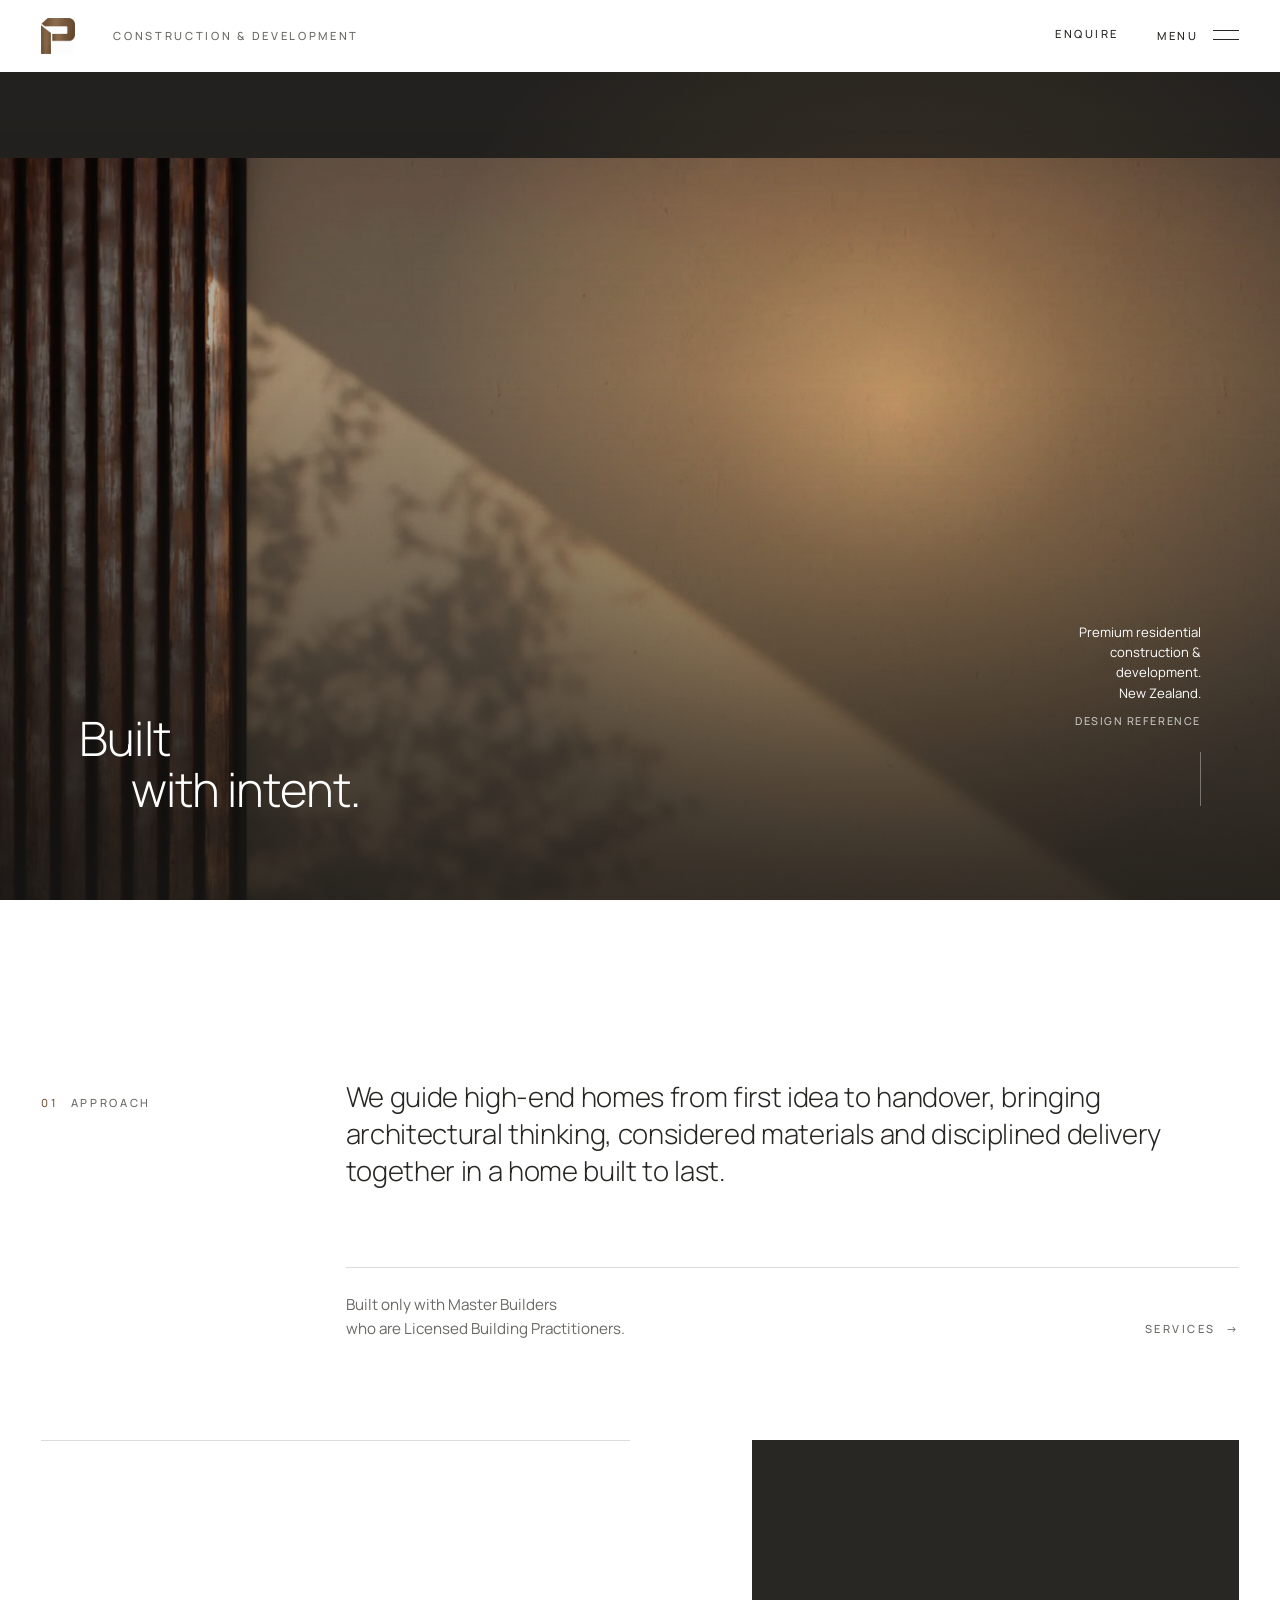
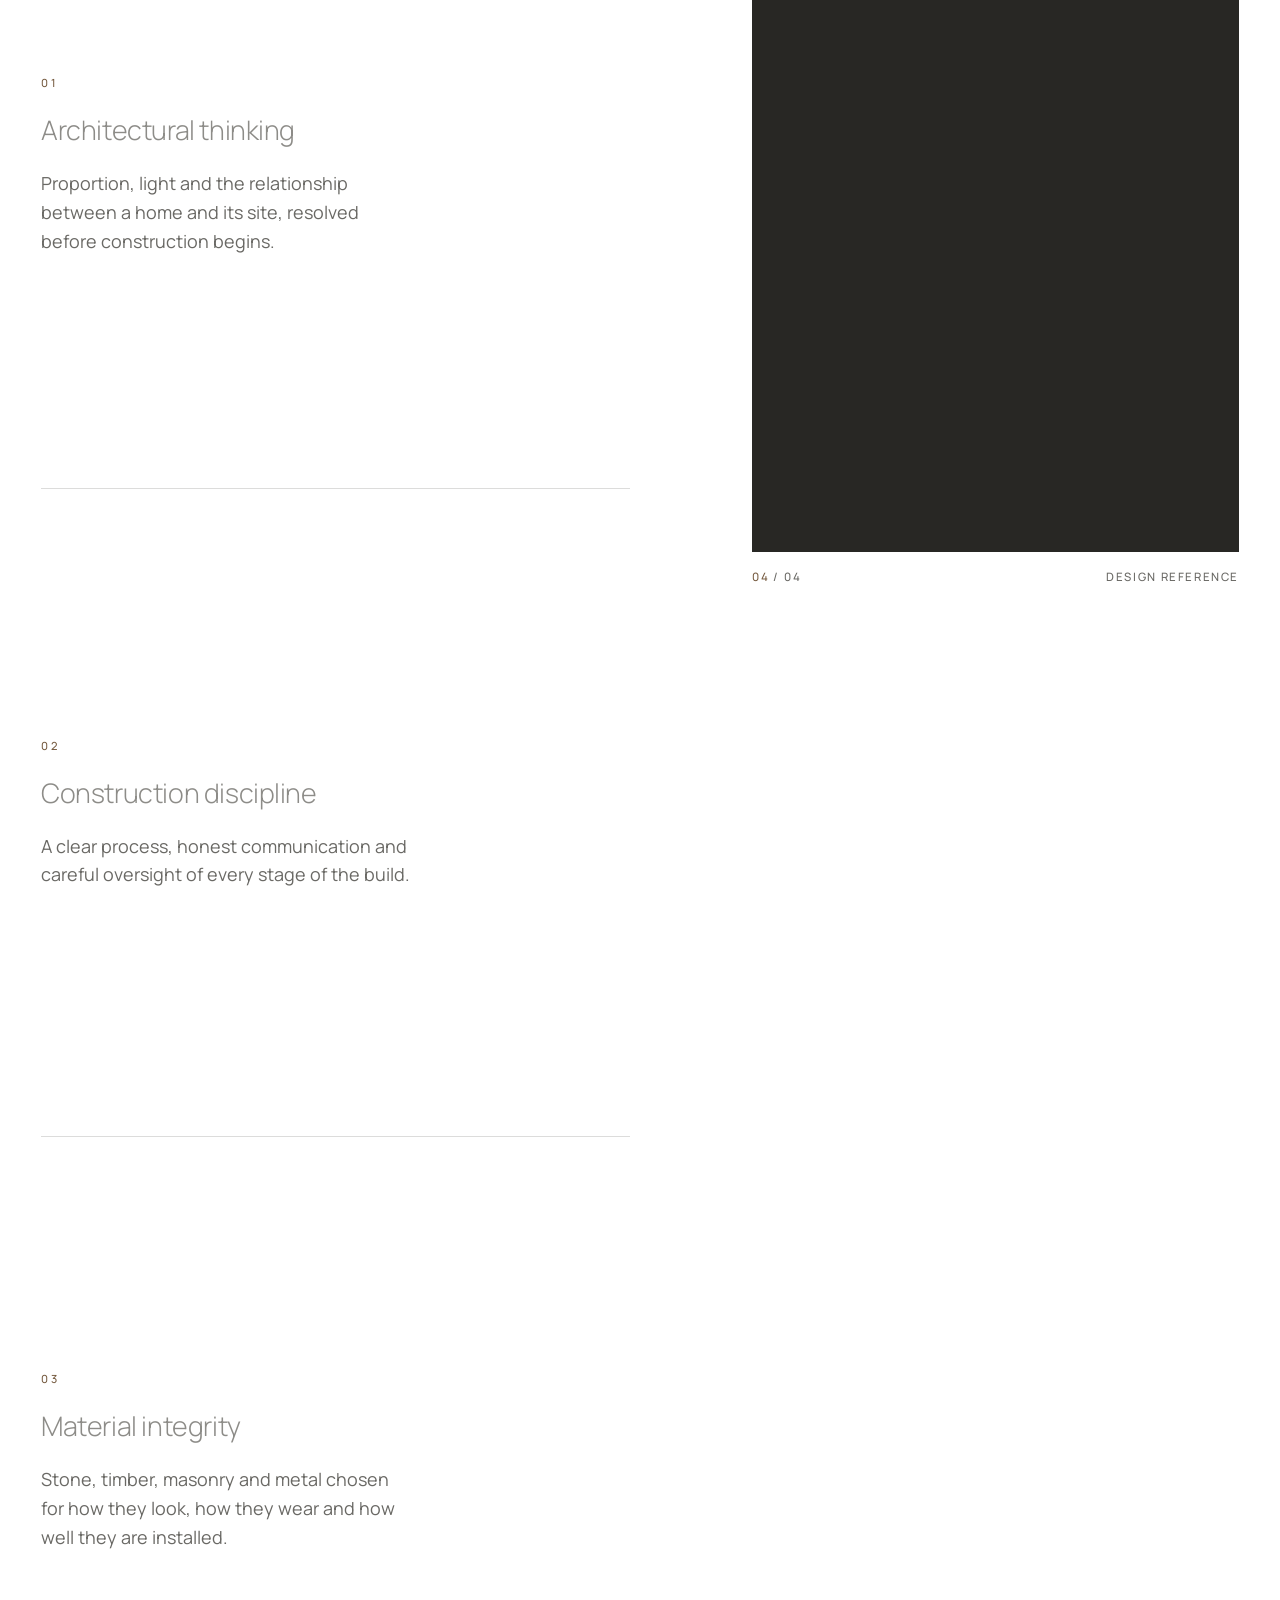
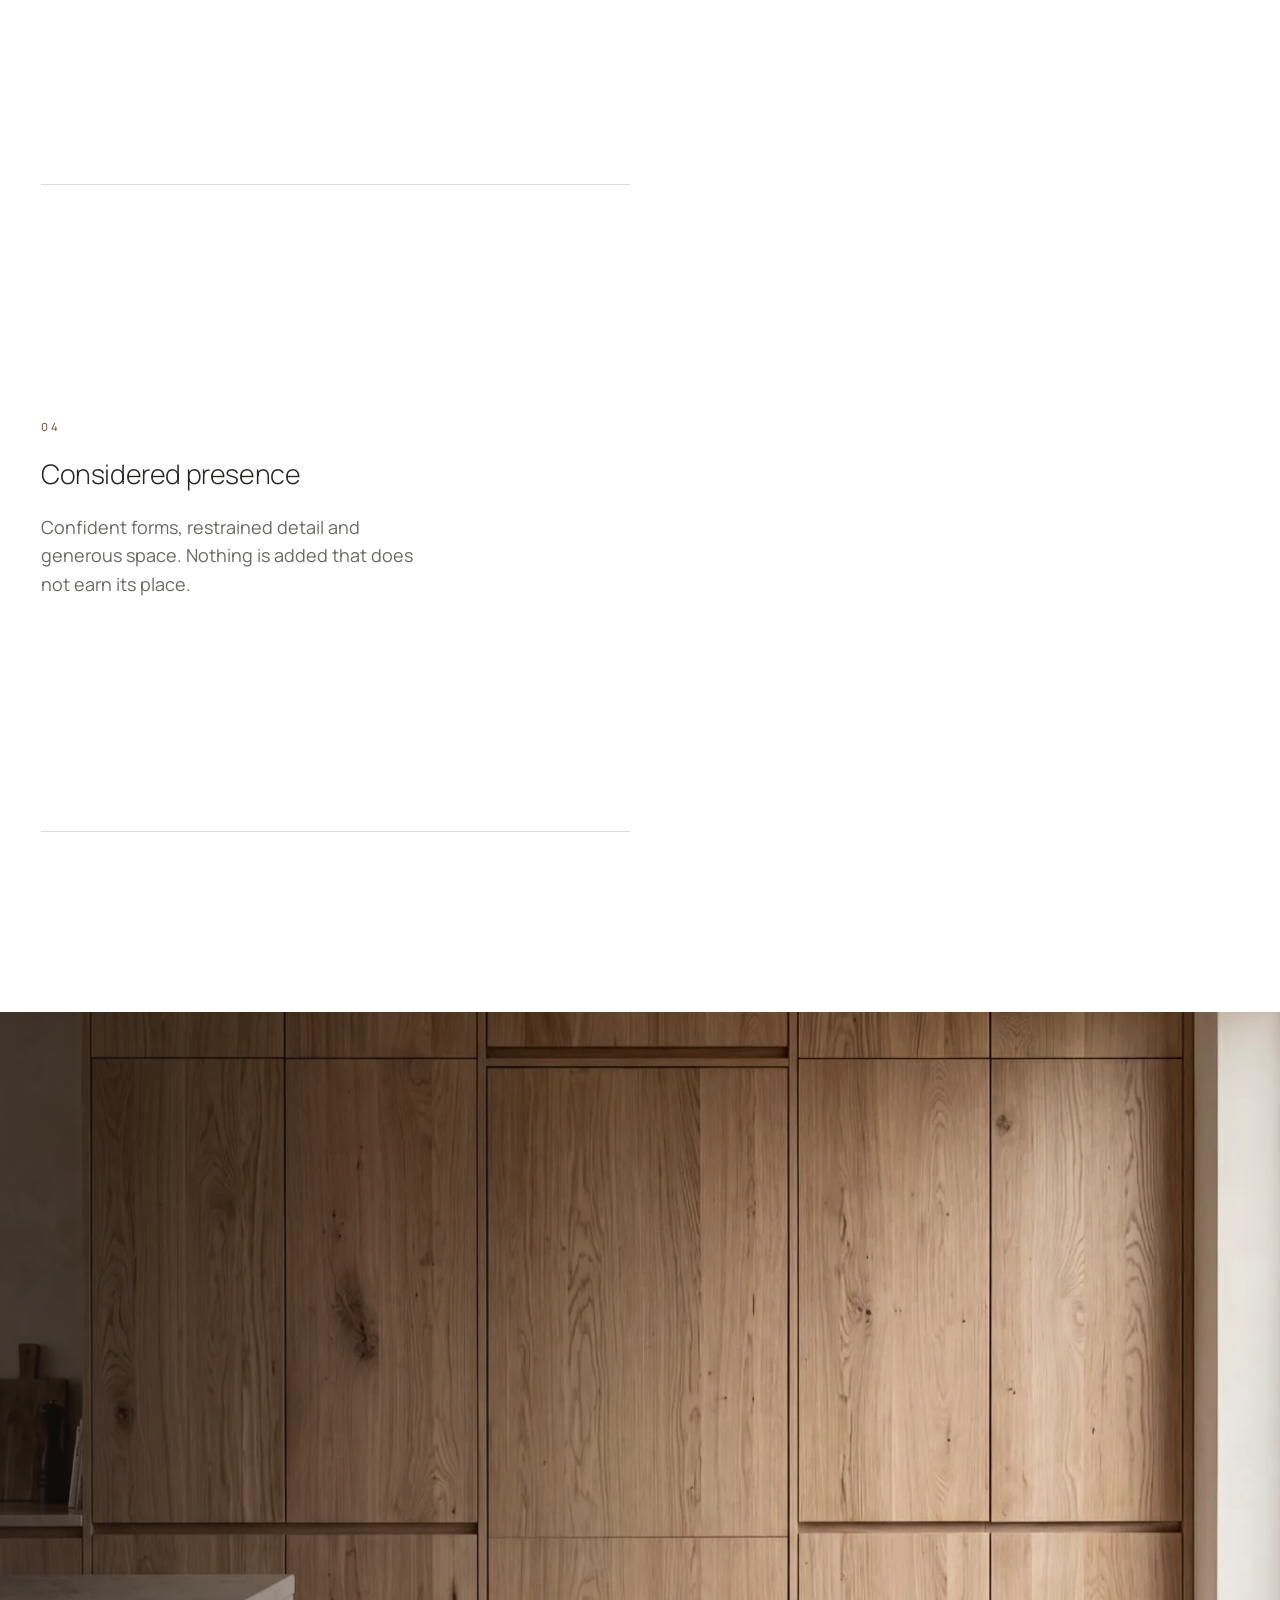
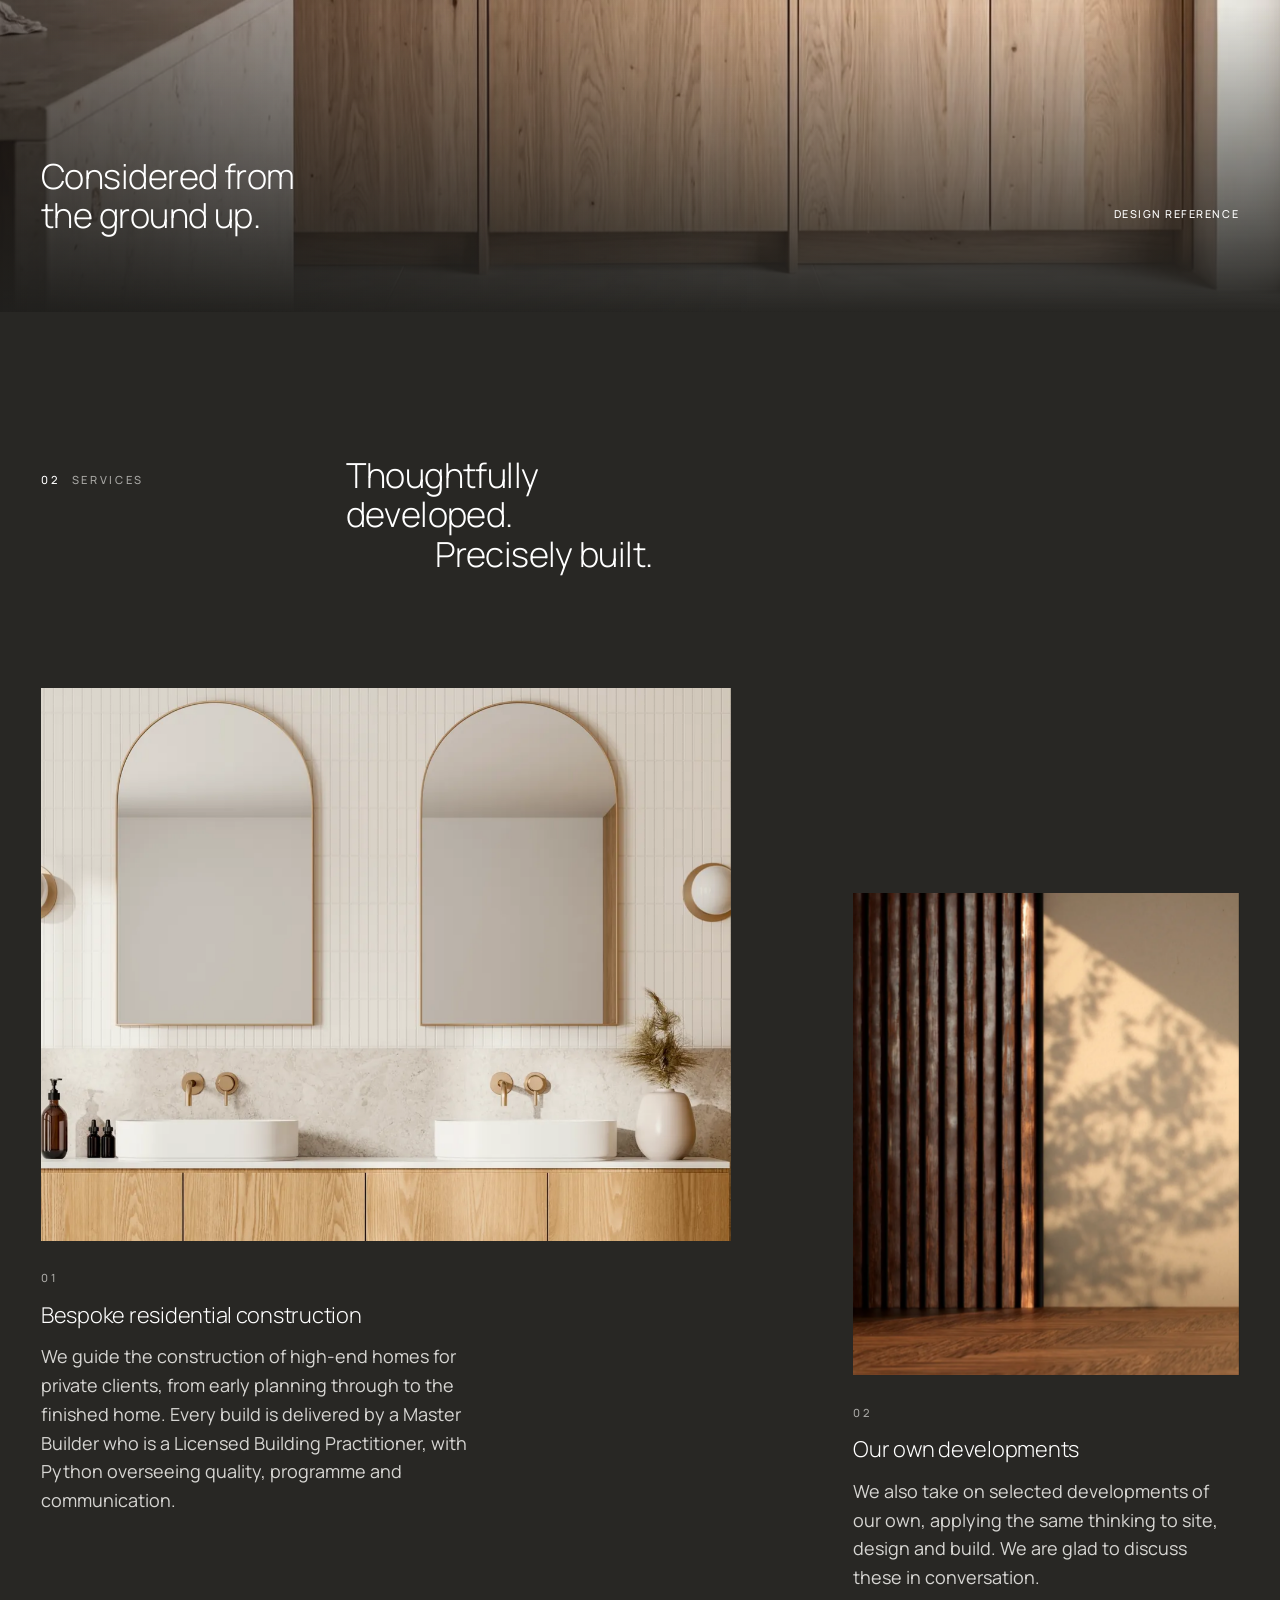
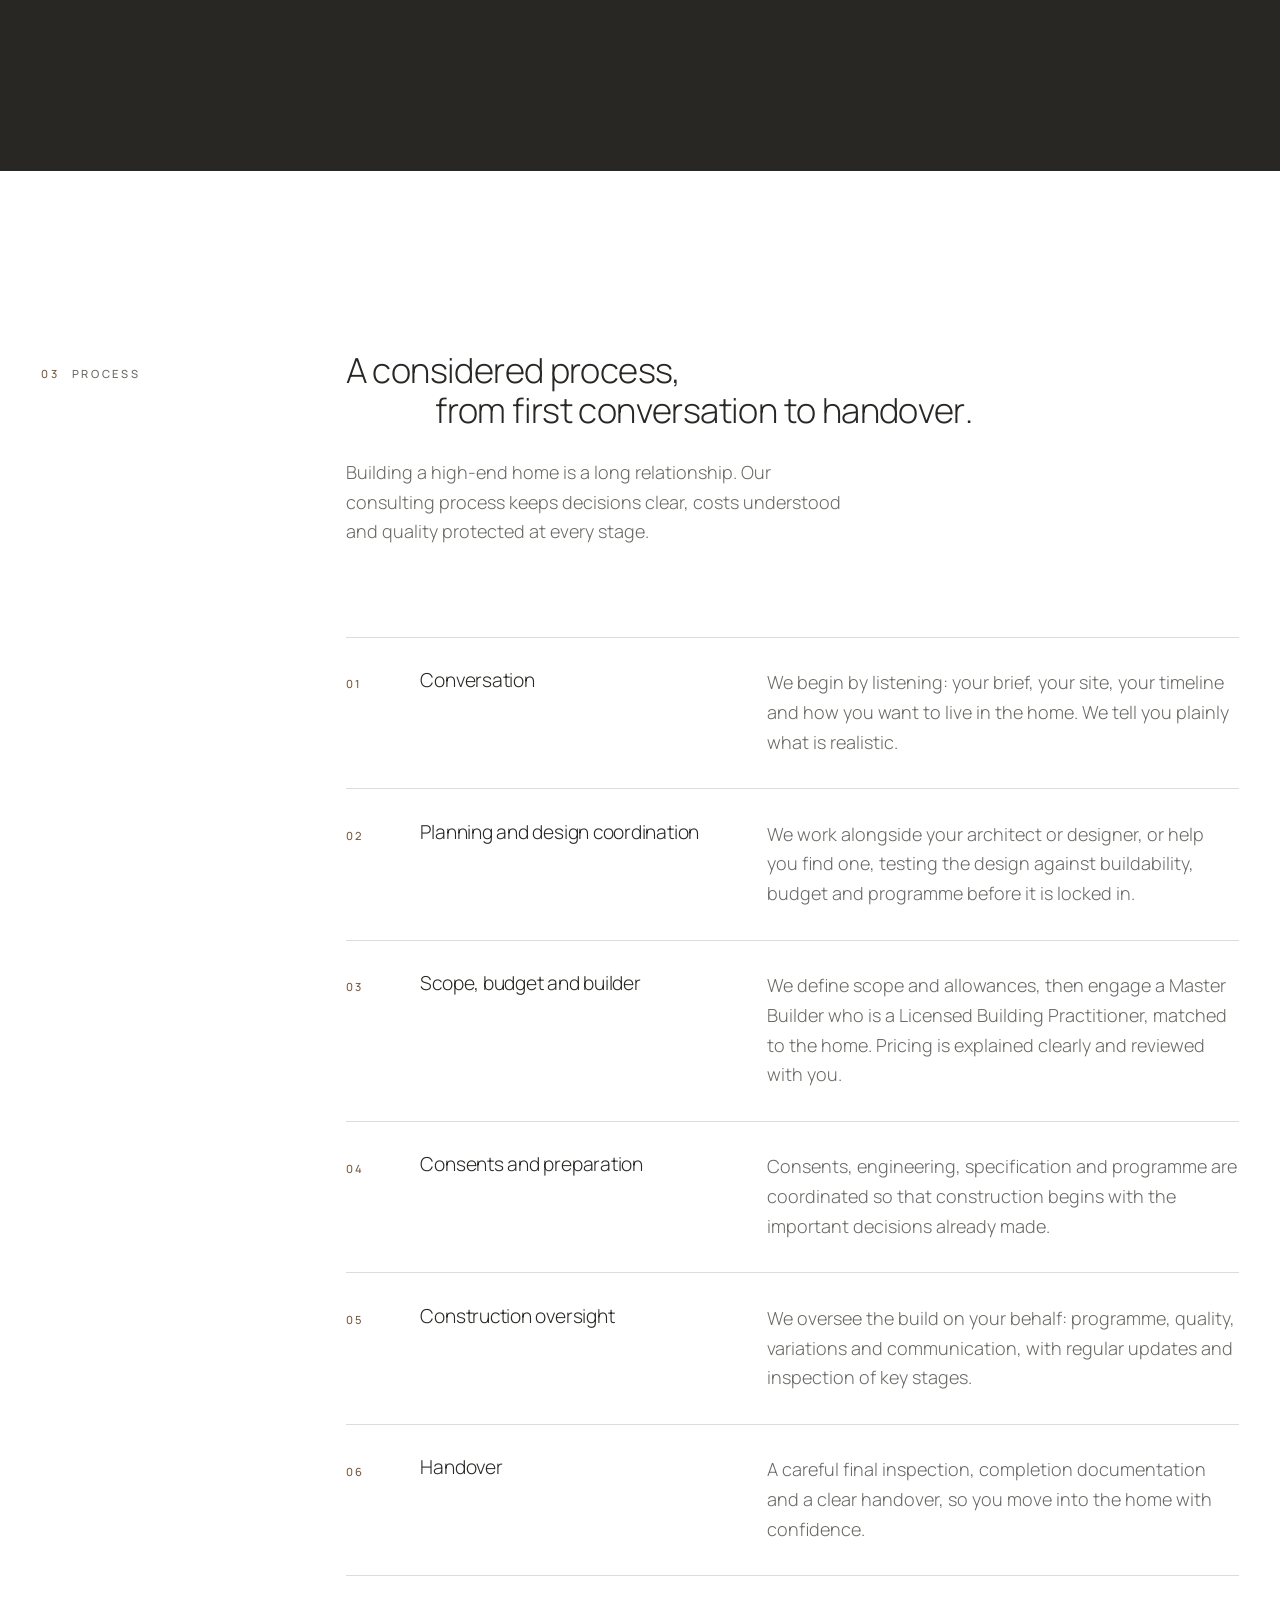
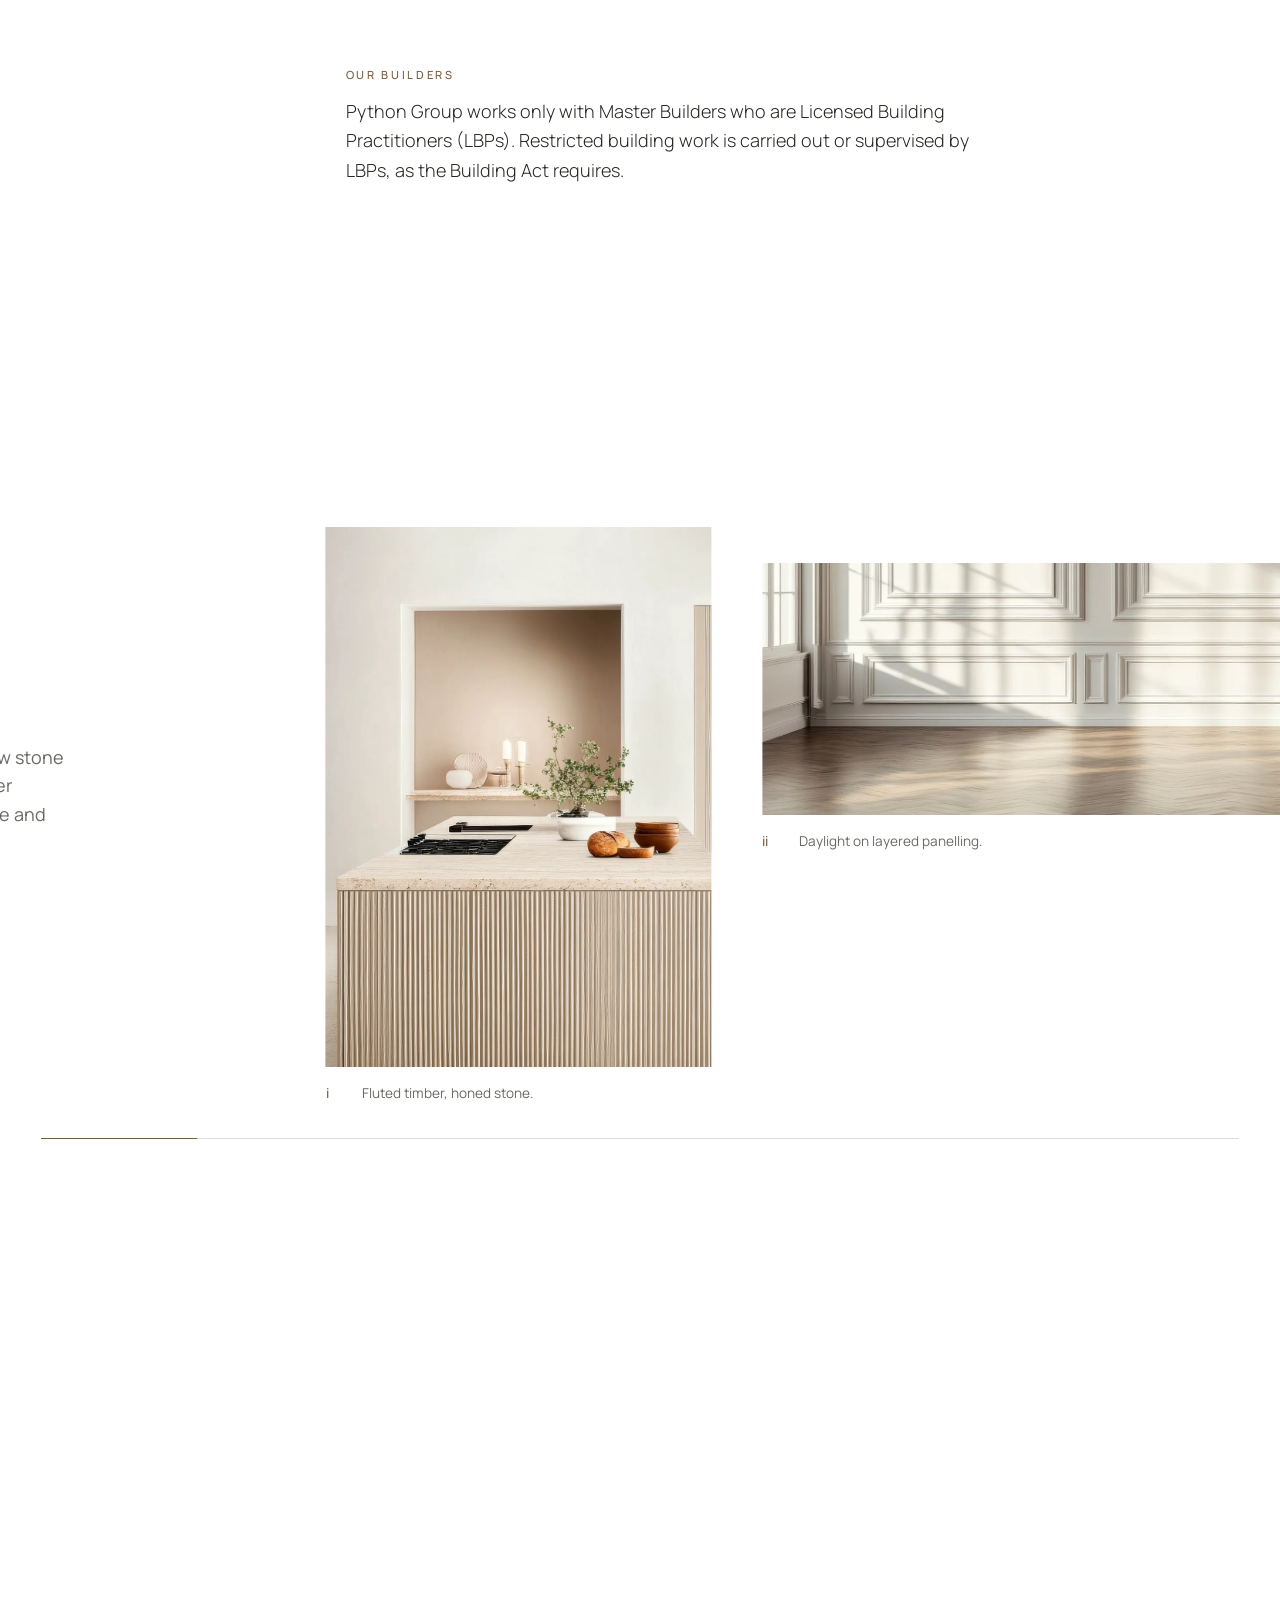
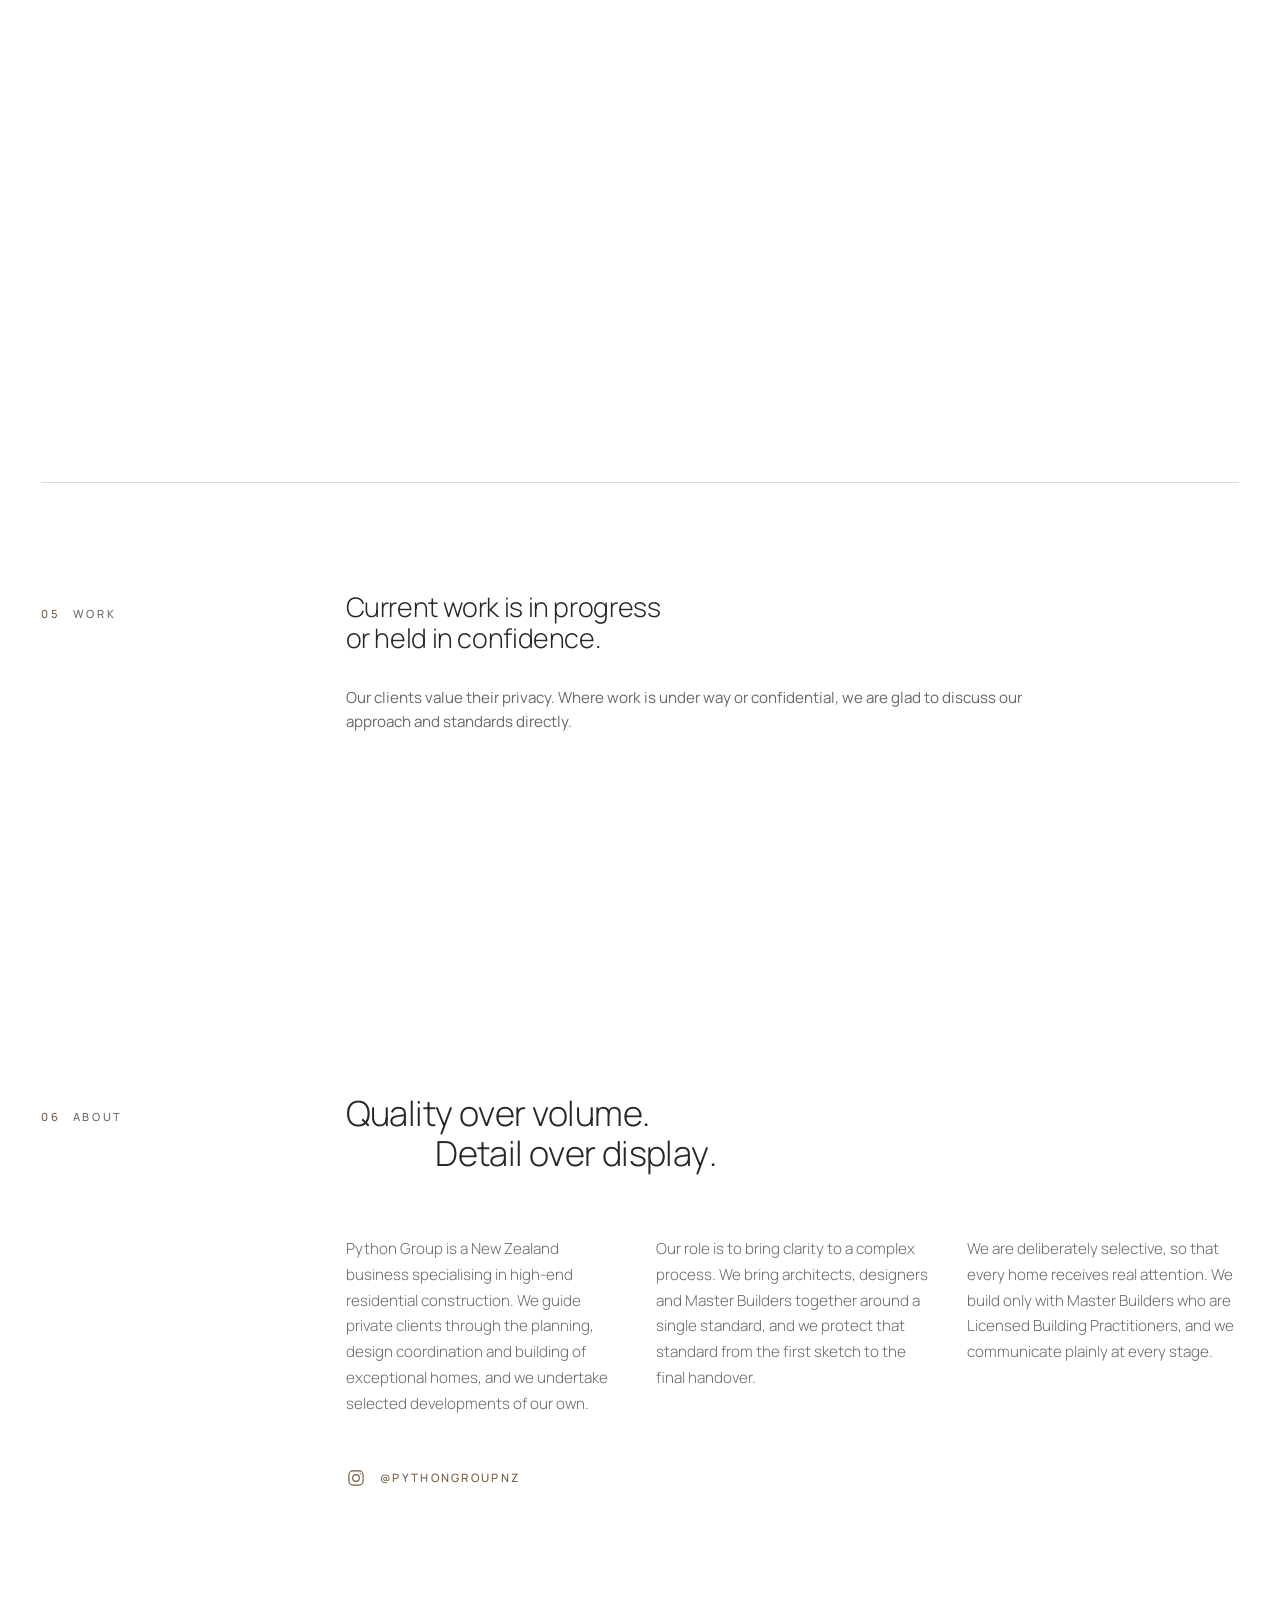
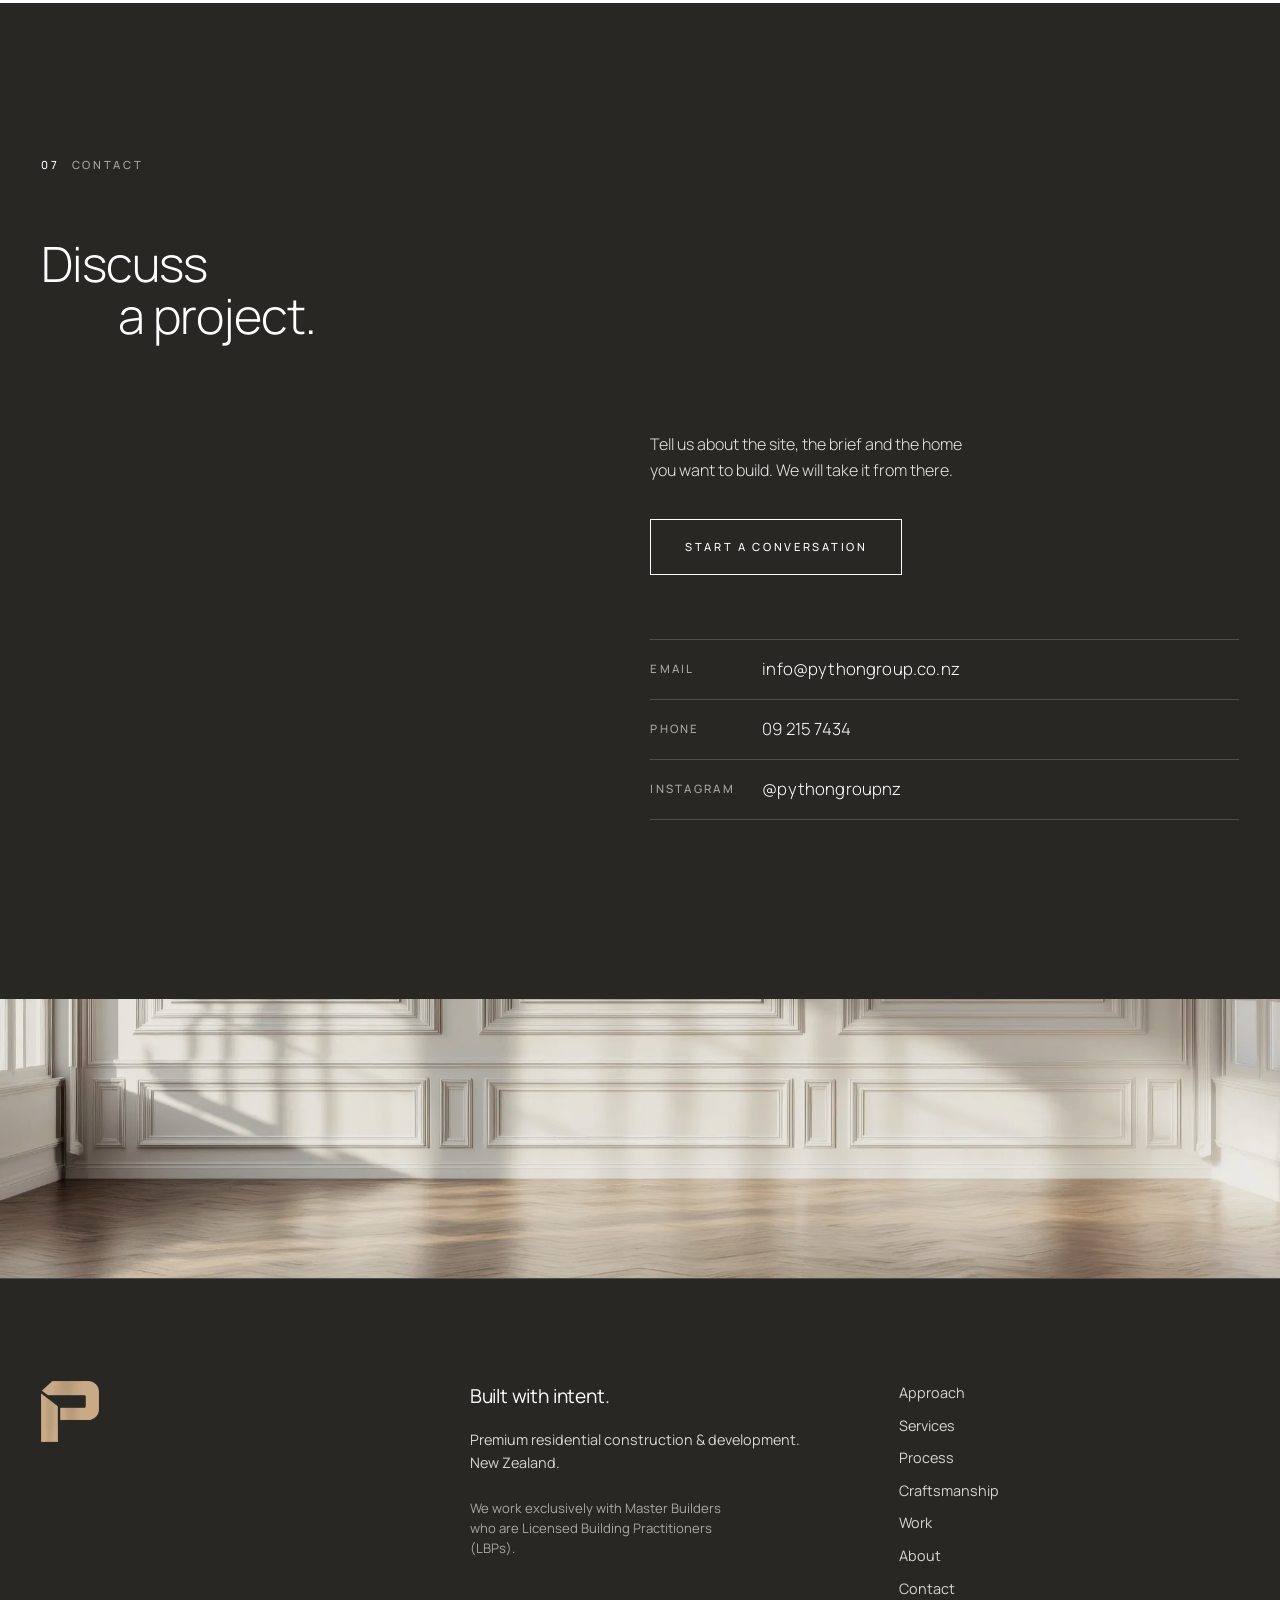
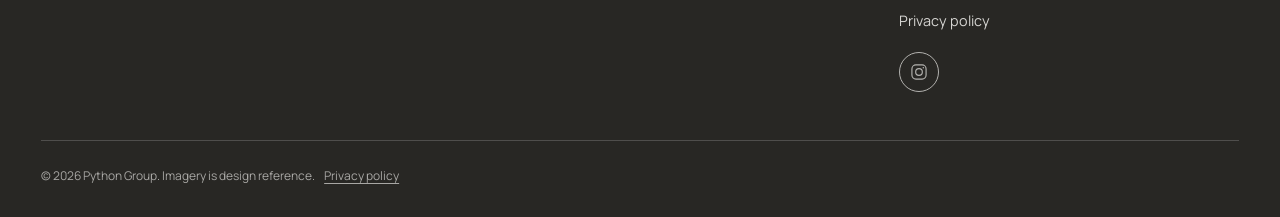
==== index.html @ bf7c06e8 "Add files via upload" ====
<!doctype html>
<html lang="en-NZ">
<head>
  <meta charset="utf-8">
  <meta name="viewport" content="width=device-width, initial-scale=1, viewport-fit=cover">
  <title>Python Group — Construction &amp; Development | Built with intent.</title>
  <meta name="description" content="Python Group guides high-end residential builds in New Zealand with a focus on quality and craftsmanship, working only with Master Builders who are Licensed Building Practitioners, and undertakes selected developments of its own.">
  <meta name="robots" content="index, follow">
  <link rel="canonical" href="https://pythongroup.co.nz/">
  <meta name="theme-color" content="#ffffff">

  <meta property="og:type" content="website">
  <meta property="og:site_name" content="Python Group">
  <meta property="og:title" content="Python Group — Built with intent.">
  <meta property="og:description" content="Premium residential construction &amp; development in New Zealand.">
  <meta property="og:url" content="https://pythongroup.co.nz/">
  <meta property="og:image" content="https://pythongroup.co.nz/og.jpg">
  <meta property="og:image:width" content="1200">
  <meta property="og:image:height" content="630">
  <meta property="og:locale" content="en_NZ">
  <meta name="twitter:card" content="summary_large_image">

  <link rel="icon" type="image/png" href="favicon.png">
  <link rel="preload" as="image" href="hero-slats.webp" type="image/webp" fetchpriority="high">
  <link rel="preconnect" href="https://fonts.googleapis.com">
  <link rel="preconnect" href="https://fonts.gstatic.com" crossorigin>
  <link rel="stylesheet" href="https://fonts.googleapis.com/css2?family=Manrope:wght@300;400;500&display=swap">
  <link rel="stylesheet" href="styles.css">

  <script>
    (function () {
      var r = document.documentElement;
      r.classList.add('js');
      var calm = window.matchMedia && window.matchMedia('(prefers-reduced-motion: reduce)').matches;
      if (!calm) {
        r.classList.add('has-motion');
        try { if (!sessionStorage.getItem('pg-intro')) r.classList.add('is-intro'); } catch (e) { r.classList.add('is-intro'); }
      }
    })();
  </script>

  <script type="application/ld+json">
  {
    "@context": "https://schema.org",
    "@type": "Organization",
    "name": "Python Group",
    "url": "https://pythongroup.co.nz/",
    "logo": "https://pythongroup.co.nz/symbol.png",
    "sameAs": ["https://www.instagram.com/pythongroupnz"],
    "slogan": "Built with intent.",
    "description": "New Zealand specialists in high-end, high-quality residential construction, also undertaking selected developments of its own.",
    "areaServed": "NZ",
    "email": "info@pythongroup.co.nz",
    "telephone": "+64-9-215-7434"
  }
  </script>
</head>
<body>
  <a class="skip" href="#approach">Skip to content</a>

  <!-- Opening sequence -->
  <div class="intro" aria-hidden="true">
    <img class="intro__mark" src="symbol.png" alt="" width="360" height="382">
    <span class="intro__line"></span>
  </div>

  <!-- Navigation -->
  <header class="site-header" data-header>
    <a class="site-header__brand" href="#top" aria-label="Python Group — back to top">
      <img src="symbol.png" alt="" width="360" height="382">
    </a>
    <p class="site-header__descriptor">Construction &amp; Development</p>
    <div class="site-header__actions">
      <a class="link-quiet" href="#contact" data-enquire>Enquire</a>
      <button class="menu-toggle" type="button" aria-expanded="false" aria-controls="menu" data-menu-toggle data-magnetic>
        <span class="menu-toggle__label" data-menu-label>Menu</span>
        <span class="menu-toggle__bars" aria-hidden="true"><i></i><i></i></span>
      </button>
    </div>
  </header>

  <div class="menu" id="menu" role="dialog" aria-modal="true" aria-label="Site menu" inert>
    <div class="menu__inner">
      <div class="menu__main">
        <nav class="menu__nav" aria-label="Site">
          <ol>
            <li><a href="#top" data-menu-link data-i="0"><span>01</span>Python Group</a></li>
            <li><a href="#approach" data-menu-link data-i="1"><span>02</span>Approach</a></li>
            <li><a href="#services" data-menu-link data-i="2"><span>03</span>Services</a></li>
            <li><a href="#process" data-menu-link data-i="3"><span>04</span>Process</a></li>
            <li><a href="#craft" data-menu-link data-i="4"><span>05</span>Craftsmanship</a></li>
            <li><a href="#work" data-menu-link data-i="5"><span>06</span>Work</a></li>
            <li><a href="#about" data-menu-link data-i="6"><span>07</span>About</a></li>
            <li><a href="#contact" data-menu-link data-i="7"><span>08</span>Contact</a></li>
          </ol>
        </nav>
        <div class="menu__foot">
          <p class="menu__tag">Built with intent.</p>
          <p class="menu__meta">Premium residential construction &amp; development.<br>New Zealand.</p>
          <a class="ig" href="https://www.instagram.com/pythongroupnz" target="_blank" rel="noopener" aria-label="Python Group on Instagram (opens in a new tab)"><svg viewBox="0 0 24 24" width="20" height="20" fill="none" stroke="currentColor" stroke-width="1.4" aria-hidden="true" focusable="false"><rect x="3.5" y="3.5" width="17" height="17" rx="4.8"/><circle cx="12" cy="12" r="4"/><circle cx="17.2" cy="6.8" r=".9" fill="currentColor" stroke="none"/></svg></a>
        </div>
      </div>
      <aside class="menu__preview" aria-hidden="true">
        <img class="is-active" data-menu-img="0" src="int-living.webp" alt="" width="1900" height="1061" loading="lazy" decoding="async">
        <img data-menu-img="1" src="int-chair.webp" alt="" width="1900" height="1275" loading="lazy" decoding="async">
        <img data-menu-img="2" src="int-slats.webp" alt="" width="1500" height="1000" loading="lazy" decoding="async">
        <img data-menu-img="3" src="int-oak-p.webp" alt="" width="900" height="1436" loading="lazy" decoding="async">
        <img data-menu-img="4" src="int-kitchen-p.webp" alt="" width="1000" height="1401" loading="lazy" decoding="async">
        <img data-menu-img="5" src="int-panel-w.webp" alt="" width="2000" height="539" loading="lazy" decoding="async">
        <img data-menu-img="6" src="int-bath.webp" alt="" width="1500" height="1000" loading="lazy" decoding="async">
        <img data-menu-img="7" src="int-basins.webp" alt="" width="1500" height="1056" loading="lazy" decoding="async">
      </aside>
    </div>
  </div>

  <main id="main">

    <!-- 00 · Hero -->
    <section class="hero" id="top" aria-label="Introduction">
      <div class="hero__frame" data-hero-frame>
        <div class="hero__night" aria-hidden="true"></div>
        <div class="hero__media">
          <img src="hero-slats.webp" width="2200" height="1466" alt="Warm low light and the shadow of a branch across a plaster wall beside a vertical timber slat screen." fetchpriority="high" decoding="async" data-hero-img>
        </div>
        <div class="hero__light" aria-hidden="true" data-hero-light></div>
        <div class="hero__shade"></div>
        <div class="hero__content">
          <h1 class="hero__title" aria-label="Built with intent." data-chars>
            <span class="ln"><span style="--i:0">Built</span></span>
            <span class="ln ln--indent"><span style="--i:1">with intent.</span></span>
          </h1>
          <div class="hero__aside">
            <p>Premium residential construction &amp; development.<br>New Zealand.</p>
            <p class="hero__note">Design reference</p>
            <span class="hero__scroll" aria-hidden="true"></span>
          </div>
        </div>
      </div>
    </section>

    <!-- 01 · Statement -->
    <section class="statement" id="approach" aria-labelledby="approach-label">
      <div class="wrap grid">
        <p class="label statement__label" id="approach-label"><span>01</span> Approach</p>
        <p class="statement__text" data-words>We guide high-end homes from first idea to handover, bringing architectural thinking, considered materials and disciplined delivery together in a home built to last.</p>
        <div class="statement__foot" data-fade>
          <p>Built only with Master Builders<br>who are Licensed Building Practitioners.</p>
          <a class="link-arrow" href="#services">Services</a>
        </div>
      </div>
    </section>

    <!-- 01b · Principles (scroll-linked composition) -->
    <section class="principles" aria-label="Principles" data-principles>
      <div class="wrap grid">
        <div class="principles__list">
          <article class="pr is-active" data-pr="0">
            <p class="pr__n">01</p>
            <h2 class="pr__title">Architectural thinking</h2>
            <p class="pr__copy">Proportion, light and the relationship between a home and its site, resolved before construction begins.</p>
            <figure class="pr__inline"><img src="int-living.webp" width="1900" height="1061" alt="A calm living and sleeping space with fluted timber joinery, plaster walls and floor-to-ceiling glazing." loading="lazy" decoding="async"></figure>
          </article>
          <article class="pr" data-pr="1">
            <p class="pr__n">02</p>
            <h2 class="pr__title">Construction discipline</h2>
            <p class="pr__copy">A clear process, honest communication and careful oversight of every stage of the build.</p>
            <figure class="pr__inline"><img src="int-oak.webp" width="1900" height="1061" alt="Full-height oak joinery with fine shadow gaps beside a travertine island and a black-framed window." loading="lazy" decoding="async"></figure>
          </article>
          <article class="pr" data-pr="2">
            <p class="pr__n">03</p>
            <h2 class="pr__title">Material integrity</h2>
            <p class="pr__copy">Stone, timber, masonry and metal chosen for how they look, how they wear and how well they are installed.</p>
            <figure class="pr__inline"><img src="int-kitchen.webp" width="1900" height="1064" alt="A fluted timber island with a honed travertine top, travertine splashback and a brass tap." loading="lazy" decoding="async"></figure>
          </article>
          <article class="pr" data-pr="3">
            <p class="pr__n">04</p>
            <h2 class="pr__title">Considered presence</h2>
            <p class="pr__copy">Confident forms, restrained detail and generous space. Nothing is added that does not earn its place.</p>
            <figure class="pr__inline"><img src="int-chair.webp" width="1900" height="1275" alt="A boucle chair and oak side table in a plaster-walled room with travertine and an arched window." loading="lazy" decoding="async"></figure>
          </article>
        </div>

        <div class="principles__media" aria-hidden="true">
          <div class="principles__sticky">
            <div class="principles__stack">
              <img class="is-active" src="int-living.webp" alt="" width="1900" height="1061" loading="lazy" decoding="async" data-pr-img="0">
              <img src="int-oak.webp" alt="" width="1900" height="1061" loading="lazy" decoding="async" data-pr-img="1">
              <img src="int-kitchen.webp" alt="" width="1900" height="1064" loading="lazy" decoding="async" data-pr-img="2">
              <img src="int-chair.webp" alt="" width="1900" height="1275" loading="lazy" decoding="async" data-pr-img="3">
            </div>
            <p class="principles__cap"><b><span data-pr-count>01</span> / 04</b><em>Design reference</em></p>
          </div>
        </div>
      </div>
    </section>

    <!-- 02 · Full-bleed break -->
    <section class="band" aria-label="Considered from the ground up">
      <div class="band__media" data-parallax="0.12">
        <img src="int-oak.webp" width="1900" height="1061" alt="Full-height oak joinery beside a travertine island and a black-framed window." loading="lazy" decoding="async">
      </div>
      <div class="band__dim" aria-hidden="true" data-band-dim></div>
      <div class="band__fade"></div>
      <div class="band__content wrap">
        <p class="band__line" data-reveal="lines" data-chars>
          <span class="ln"><span style="--i:0">Considered from</span></span>
          <span class="ln"><span style="--i:1">the ground up.</span></span>
        </p>
        <p class="band__cap" data-fade>Design reference</p>
      </div>
    </section>

    <!-- 03 · Services -->
    <section class="services dark" id="services" aria-labelledby="services-title">
      <div class="wrap">
        <header class="services__head grid">
          <p class="label"><span>02</span> Services</p>
          <h2 class="display" id="services-title" data-reveal="lines" data-chars>
            <span class="ln"><span style="--i:0">Thoughtfully</span></span>
            <span class="ln"><span style="--i:1">developed.</span></span>
            <span class="ln ln--indent"><span style="--i:2">Precisely built.</span></span>
          </h2>
        </header>

        <div class="services__body grid">
          <article class="svc svc--a">
            <figure class="svc__fig reveal" data-reveal="img">
              <div class="reveal__inner" data-parallax="0.06"><img src="int-basins.webp" width="1500" height="1056" alt="Twin arched brass-framed mirrors over stone and oak vanity joinery with wall-mounted brass tapware." loading="lazy" decoding="async"></div>
            </figure>
            <div class="svc__text" data-fade>
              <p class="svc__n">01</p>
              <h3>Bespoke residential construction</h3>
              <p>We guide the construction of high-end homes for private clients, from early planning through to the finished home. Every build is delivered by a Master Builder who is a Licensed Building Practitioner, with Python overseeing quality, programme and communication.</p>
            </div>
          </article>

          <article class="svc svc--b">
            <figure class="svc__fig reveal" data-reveal="img">
              <div class="reveal__inner" data-parallax="0.06"><img src="int-slats-p.webp" width="1000" height="1333" alt="Warm light and shadow falling across a plaster wall beside a vertical timber slat screen." loading="lazy" decoding="async"></div>
            </figure>
            <div class="svc__text" data-fade>
              <p class="svc__n">02</p>
              <h3>Our own developments</h3>
              <p>We also take on selected developments of our own, applying the same thinking to site, design and build. We are glad to discuss these in conversation.</p>
            </div>
          </article>
        </div>
      </div>
    </section>

    <!-- 03 · Process -->
    <section class="process" id="process" aria-labelledby="process-title">
      <div class="wrap grid">
        <p class="label process__label"><span>03</span> Process</p>
        <div class="process__head">
          <h2 class="display" id="process-title" data-reveal="lines" data-chars>
            <span class="ln"><span style="--i:0">A considered process,</span></span>
            <span class="ln ln--indent"><span style="--i:1">from first conversation to handover.</span></span>
          </h2>
          <p class="process__lede" data-fade>Building a high-end home is a long relationship. Our consulting process keeps decisions clear, costs understood and quality protected at every stage.</p>
        </div>
        <ol class="process__list">
          <li class="step" data-fade><span class="step__n">01</span><h3>Conversation</h3><p>We begin by listening: your brief, your site, your timeline and how you want to live in the home. We tell you plainly what is realistic.</p></li>
          <li class="step" data-fade><span class="step__n">02</span><h3>Planning and design coordination</h3><p>We work alongside your architect or designer, or help you find one, testing the design against buildability, budget and programme before it is locked in.</p></li>
          <li class="step" data-fade><span class="step__n">03</span><h3>Scope, budget and builder</h3><p>We define scope and allowances, then engage a Master Builder who is a Licensed Building Practitioner, matched to the home. Pricing is explained clearly and reviewed with you.</p></li>
          <li class="step" data-fade><span class="step__n">04</span><h3>Consents and preparation</h3><p>Consents, engineering, specification and programme are coordinated so that construction begins with the important decisions already made.</p></li>
          <li class="step" data-fade><span class="step__n">05</span><h3>Construction oversight</h3><p>We oversee the build on your behalf: programme, quality, variations and communication, with regular updates and inspection of key stages.</p></li>
          <li class="step" data-fade><span class="step__n">06</span><h3>Handover</h3><p>A careful final inspection, completion documentation and a clear handover, so you move into the home with confidence.</p></li>
        </ol>
        <aside class="process__assure" data-fade aria-label="Our builders">
          <p class="process__assure-t">Our builders</p>
          <p>Python Group works only with Master Builders who are Licensed Building Practitioners (LBPs). Restricted building work is carried out or supervised by LBPs, as the Building Act requires.</p>
        </aside>
      </div>
    </section>

    <!-- 04 · Craftsmanship (horizontal sequence) -->
    <section class="seq" id="craft" aria-label="Craftsmanship and detail" data-seq>
      <div class="seq__sticky">
        <div class="seq__scroller" data-seq-scroller>
          <div class="seq__track" data-seq-track>

            <div class="seq__intro">
              <p class="label"><span>04</span> Craftsmanship &amp; detail</p>
              <h2 class="display" data-reveal="lines" data-chars>
                <span class="ln"><span style="--i:0">Material</span></span>
                <span class="ln"><span style="--i:1">integrity.</span></span>
              </h2>
              <p class="seq__lede">Quality is decided in the detail: how stone is laid, how a joint is set, how timber meets plaster. We specify with care and inspect as the work progresses.</p>
              <p class="seq__hint" aria-hidden="true">Scroll <i></i></p>
            </div>

            <figure class="frame" style="--ar:1000/1401">
              <img src="int-kitchen-p.webp" width="1000" height="1401" alt="A fluted timber island with a honed travertine top beside a recessed niche." loading="lazy" decoding="async">
              <figcaption><span>i</span>Fluted timber, honed stone.</figcaption>
            </figure>
            <figure class="frame frame--wide" style="--ar:2000/539">
              <img src="int-panel-w.webp" width="2000" height="539" alt="Layered wall panelling and herringbone timber flooring in raking daylight." loading="lazy" decoding="async">
              <figcaption><span>ii</span>Daylight on layered panelling.</figcaption>
            </figure>
            <figure class="frame" style="--ar:900/1436">
              <img src="int-oak-p.webp" width="900" height="1436" alt="Full-height oak veneer joinery with fine shadow gaps and visible grain." loading="lazy" decoding="async">
              <figcaption><span>iii</span>Oak, grain matched.</figcaption>
            </figure>
            <figure class="frame" style="--ar:1500/1000">
              <img src="int-bath.webp" width="1500" height="1000" alt="A freestanding stone bath, herringbone tile and timber flooring beside a tall window." loading="lazy" decoding="async">
              <figcaption><span>iv</span>Stone, tile, quiet light.</figcaption>
            </figure>

            <div class="seq__outro">
              <p class="seq__note">Imagery shown is design reference.</p>
            </div>
          </div>
        </div>
        <div class="seq__progress" aria-hidden="true"><i data-seq-bar></i></div>
      </div>
    </section>

    <!-- 05 · Work (in progress / confidential) -->
    <section class="work" id="work" aria-labelledby="work-title">
      <div class="wrap grid">
        <p class="label"><span>05</span> Work</p>
        <h2 class="work__title display display--sm" id="work-title" data-reveal="lines" data-chars>
          <span class="ln"><span style="--i:0">Current work is in progress</span></span>
          <span class="ln"><span style="--i:1">or held in confidence.</span></span>
        </h2>
        <p class="work__note" data-fade>Our clients value their privacy. Where work is under way or confidential, we are glad to discuss our approach and standards directly.</p>
      </div>
    </section>

    <!-- 06 · About -->
    <section class="about" id="about" aria-labelledby="about-title">
      <div class="wrap grid">
        <p class="label about__label"><span>06</span> About</p>
        <div class="about__body">
          <h2 class="display" id="about-title" data-reveal="lines" data-chars>
            <span class="ln"><span style="--i:0">Quality over volume.</span></span>
            <span class="ln ln--indent"><span style="--i:1">Detail over display.</span></span>
          </h2>
          <div class="about__cols" data-fade>
            <p>Python Group is a New Zealand business specialising in high-end residential construction. We guide private clients through the planning, design coordination and building of exceptional homes, and we undertake selected developments of our own.</p>
            <p>Our role is to bring clarity to a complex process. We bring architects, designers and Master Builders together around a single standard, and we protect that standard from the first sketch to the final handover.</p>
            <p>We are deliberately selective, so that every home receives real attention. We build only with Master Builders who are Licensed Building Practitioners, and we communicate plainly at every stage.</p>
          </div>
          <a class="about__ig" href="https://www.instagram.com/pythongroupnz" target="_blank" rel="noopener" data-fade aria-label="Python Group on Instagram, @pythongroupnz (opens in a new tab)"><svg viewBox="0 0 24 24" width="20" height="20" fill="none" stroke="currentColor" stroke-width="1.4" aria-hidden="true" focusable="false"><rect x="3.5" y="3.5" width="17" height="17" rx="4.8"/><circle cx="12" cy="12" r="4"/><circle cx="17.2" cy="6.8" r=".9" fill="currentColor" stroke="none"/></svg><span>@pythongroupnz</span></a>
        </div>
      </div>
    </section>

    <!-- 07 · Contact -->
    <section class="contact dark" id="contact" aria-labelledby="contact-title">
      <div class="wrap grid">
        <p class="label"><span>07</span> Contact</p>
        <h2 class="display display--xl contact__title" id="contact-title" data-reveal="lines" data-chars>
          <span class="ln"><span style="--i:0">Discuss</span></span>
          <span class="ln ln--indent"><span style="--i:1">a project.</span></span>
        </h2>
        <div class="contact__body" data-fade>
          <p>Tell us about the site, the brief and the home you want to build. We will take it from there.</p>
          <a class="btn" href="#contact" data-enquire data-magnetic><span>Start a conversation</span></a>
          <dl class="contact__details">
            <div><dt>Email</dt><dd><a href="mailto:info@pythongroup.co.nz">info@pythongroup.co.nz</a></dd></div>
            <div><dt>Phone</dt><dd><a href="tel:+6492157434">09 215 7434</a></dd></div>
            <div><dt>Instagram</dt><dd><a href="https://www.instagram.com/pythongroupnz" target="_blank" rel="noopener">@pythongroupnz</a></dd></div>
          </dl>
        </div>
      </div>
      <div class="contact__strip reveal" data-reveal="img" aria-hidden="true">
        <div class="reveal__inner" data-parallax="0.05"><img src="int-panel-w.webp" width="2000" height="539" alt="" loading="lazy" decoding="async"></div>
      </div>
    </section>
  </main>

  <footer class="site-footer dark">
    <div class="wrap site-footer__grid">
      <img class="site-footer__logo" src="symbol-light.png" width="360" height="382" alt="Python" loading="lazy" decoding="async">
      <div class="site-footer__col">
        <p class="site-footer__tag">Built with intent.</p>
        <p>Premium residential construction &amp; development.<br>New Zealand.</p>
        <p class="site-footer__lbp">We work exclusively with Master Builders who are Licensed Building Practitioners (LBPs).</p>
      </div>
      <nav class="site-footer__col" aria-label="Footer">
        <a href="#approach">Approach</a>
        <a href="#services">Services</a>
        <a href="#process">Process</a>
        <a href="#craft">Craftsmanship</a>
        <a href="#work">Work</a>
        <a href="#about">About</a>
        <a href="#contact">Contact</a>
        <a href="/privacy">Privacy policy</a>
        <a class="ig" href="https://www.instagram.com/pythongroupnz" target="_blank" rel="noopener" aria-label="Python Group on Instagram (opens in a new tab)"><svg viewBox="0 0 24 24" width="20" height="20" fill="none" stroke="currentColor" stroke-width="1.4" aria-hidden="true" focusable="false"><rect x="3.5" y="3.5" width="17" height="17" rx="4.8"/><circle cx="12" cy="12" r="4"/><circle cx="17.2" cy="6.8" r=".9" fill="currentColor" stroke="none"/></svg></a>
      </nav>
      <p class="site-footer__legal">© 2026 Python Group. Imagery is design reference. <a href="/privacy">Privacy policy</a></p>
    </div>
  </footer>

  <script src="main.js" defer></script>
</body>
</html>
---- styles.css ----
/* ==========================================================================
   Python Group — homepage
   Art direction: white gallery mat, hairline architecture, bronze used sparingly,
   charcoal for the dark passages. One family (Manrope), three weights.
   ========================================================================== */

/* 1. Tokens ---------------------------------------------------------------- */
@property --intro-s { syntax: '<number>'; inherits: true; initial-value: 1; }

:root {
  --bronze: #765B40;
  --white: #FFFFFF;
  --charcoal: #282724;
  --grey: #A8A7A4;            /* decoration + text on charcoal only */
  --ink-2: #6A6965;           /* secondary text on white (5.4:1) */
  --ink-3: #8D8C88;           /* large inactive type on white (3.4:1) */
  --hair: rgba(40, 39, 36, .16);
  --hair-dark: rgba(255, 255, 255, .18);

  --font: 'Manrope', Arial, 'Helvetica Neue', sans-serif;

  --g: clamp(20px, 3.2vw, 56px);          /* page gutter */
  --cg: clamp(12px, 1.6vw, 28px);         /* column gap */
  --hh: 72px;                             /* header height */
  --sec: clamp(96px, 14vw, 220px);        /* section rhythm */

  --ease: cubic-bezier(.16, .84, .24, 1);
  --ease-io: cubic-bezier(.76, 0, .24, 1);
}

@media (max-width: 720px) { :root { --hh: 64px; } }

/* 2. Base ------------------------------------------------------------------ */
*, *::before, *::after { box-sizing: border-box; }
html { -webkit-text-size-adjust: 100%; scroll-padding-top: var(--hh); }
@media (prefers-reduced-motion: no-preference) { html { scroll-behavior: smooth; } }
html.menu-open, html.intro-lock { overflow: hidden; }

body {
  margin: 0;
  background: var(--white);
  color: var(--charcoal);
  font-family: var(--font);
  font-weight: 400;
  font-size: clamp(16px, 1.05vw + 8px, 18px);
  line-height: 1.6;
  -webkit-font-smoothing: antialiased;
  text-rendering: optimizeLegibility;
  overflow-x: hidden;
}

img { display: block; max-width: 100%; height: auto; }
a { color: inherit; text-decoration: none; }
h1, h2, h3, p, ol, dl, dd, figure { margin: 0; padding: 0; }
ol { list-style: none; }
button { font: inherit; color: inherit; background: none; border: 0; padding: 0; cursor: pointer; }

:focus-visible { outline: 2px solid var(--bronze); outline-offset: 4px; }
.dark :focus-visible, .menu :focus-visible, .intro :focus-visible { outline-color: var(--white); }

.skip {
  position: fixed; left: var(--g); top: -80px; z-index: 300;
  background: var(--charcoal); color: var(--white); padding: .7rem 1rem; font-size: .85rem;
}
.skip:focus { top: 12px; }

.wrap { padding-inline: var(--g); }
.grid { display: grid; grid-template-columns: repeat(12, minmax(0, 1fr)); column-gap: var(--cg); }

.dark { background: var(--charcoal); color: var(--white); }

/* 3. Type ------------------------------------------------------------------ */
.label {
  font-size: .7rem; font-weight: 500; letter-spacing: .24em; text-transform: uppercase;
  color: var(--ink-2); display: flex; gap: 1.1em; align-items: baseline;
}
.label span { color: var(--bronze); }
.dark .label { color: var(--grey); }
.dark .label span { color: var(--white); }

.display {
  font-weight: 300; letter-spacing: -.018em; line-height: 1.14;
  font-size: clamp(1.7rem, 2.7vw, 3rem);
}
.display--sm { font-size: clamp(1.45rem, 2.1vw, 2.3rem); line-height: 1.18; letter-spacing: -.014em; }
.display--xl { font-size: clamp(2rem, 3.8vw, 4.2rem); line-height: 1.08; letter-spacing: -.02em; }

/* Masked line reveal. Lines are authored in markup for considered breaks. */
.ln { display: block; overflow: hidden; padding-bottom: .14em; margin-bottom: -.14em; }
.ln > span { display: block; }
.ln--indent { padding-left: clamp(0px, 7vw, 8.5rem); }

.link-quiet, .link-arrow {
  font-size: .7rem; font-weight: 500; letter-spacing: .22em; text-transform: uppercase;
  background: linear-gradient(currentColor, currentColor) 0 100% / 0 1px no-repeat;
  padding-bottom: .35em; transition: background-size .6s var(--ease);
}
.link-quiet:hover, .link-arrow:hover { background-size: 100% 1px; }
.link-arrow::after { content: '\2192'; margin-left: .9em; display: inline-block; transition: transform .5s var(--ease); }
.link-arrow:hover::after { transform: translateX(6px); }

/* Placeholders: unmistakable, easy to find and remove */
.ph { font-size: .8rem; line-height: 1.5; color: var(--bronze); }
.ph b {
  font-size: .62rem; font-weight: 500; letter-spacing: .16em; text-transform: uppercase;
  border: 1px dashed currentColor; padding: .15em .55em; margin-right: .7em; white-space: nowrap;
}
.dark .ph { color: var(--grey); }

/* 4. Opening sequence ------------------------------------------------------ */
.intro { display: none; }
.is-intro .intro {
  display: grid; place-items: center; position: fixed; inset: 0; z-index: 200;
  background: var(--white); clip-path: inset(0);
}
.intro__mark {
  height: clamp(64px, 9vw, 96px); width: auto; mix-blend-mode: multiply;
  opacity: 0; transform: translateY(14px);
  animation: intro-in 1.1s .15s var(--ease) forwards;
}
.intro__line {
  position: absolute; left: 50%; top: calc(50% + clamp(62px, 7vw, 88px));
  width: min(180px, 34vw); height: 1px; background: var(--bronze);
  transform: translateX(-50%) scaleX(0);
  animation: intro-line 1.3s .35s var(--ease-io) forwards;
}
.intro.is-leaving { clip-path: inset(0 0 100% 0); transition: clip-path 1.15s var(--ease-io); }
@keyframes intro-in { to { opacity: 1; transform: none; } }
@keyframes intro-line { to { transform: translateX(-50%) scaleX(1); } }

/* 5. Header + menu --------------------------------------------------------- */
.site-header {
  position: fixed; inset: 0 0 auto 0; z-index: 100; height: var(--hh);
  display: grid; grid-template-columns: auto 1fr auto; align-items: center; column-gap: clamp(20px, 3vw, 48px);
  padding-inline: var(--g); background: var(--white);
  border-bottom: 1px solid transparent;
  transition: transform .7s var(--ease), border-color .4s;
}
.site-header.is-scrolled { border-bottom-color: var(--hair); }
.site-header.is-hidden { transform: translateY(-100%); }
.has-motion:not(.hero-ready) .site-header { transform: translateY(-100%); }

.site-header__brand img { height: 36px; width: auto; mix-blend-mode: multiply; }
.site-header__descriptor {
  font-size: .7rem; font-weight: 500; letter-spacing: .24em; text-transform: uppercase; color: var(--ink-2);
}
.site-header__actions { display: flex; align-items: center; gap: clamp(20px, 3vw, 44px); }

.menu-toggle { display: inline-flex; align-items: center; gap: .9rem; padding: .6rem 0; }
.menu-toggle__label { font-size: .7rem; font-weight: 500; letter-spacing: .24em; text-transform: uppercase; }
.menu-toggle__bars { position: relative; width: 26px; height: 10px; }
.menu-toggle__bars i {
  position: absolute; left: 0; width: 100%; height: 1px; background: currentColor;
  transition: transform .6s var(--ease), top .6s var(--ease);
}
.menu-toggle__bars i:first-child { top: 0; }
.menu-toggle__bars i:last-child { top: 9px; }
.menu-open .menu-toggle__bars i:first-child { top: 4px; transform: rotate(45deg); }
.menu-open .menu-toggle__bars i:last-child { top: 4px; transform: rotate(-45deg); }

@media (max-width: 720px) {
  .site-header { grid-template-columns: 1fr auto; }
  .site-header__descriptor { display: none; }
  .site-header__brand img { height: 32px; }
}
@media (max-width: 440px) { .site-header__actions .link-quiet { display: none; } }

.menu {
  position: fixed; inset: var(--hh) 0 0 0; z-index: 90;
  background: var(--charcoal); color: var(--white);
  clip-path: inset(0 0 100% 0); visibility: hidden;
  transition: clip-path .95s var(--ease-io), visibility 0s .95s;
  overflow-y: auto;
}
.menu-open .menu { clip-path: inset(0); visibility: visible; transition: clip-path .95s var(--ease-io), visibility 0s; }
.menu__inner {
  min-height: 100%; padding: clamp(28px, 6vh, 72px) var(--g) clamp(28px, 5vh, 56px);
  display: grid; grid-template-columns: minmax(0, 1fr); column-gap: clamp(32px, 6vw, 120px);
}
.menu__main { display: flex; flex-direction: column; justify-content: space-between; gap: 3rem; min-height: 100%; }
.menu__preview { display: none; }
@media (min-width: 900px) {
  .menu__inner { grid-template-columns: minmax(0, 1.5fr) minmax(0, .8fr); }
  .menu__preview {
    display: block; position: sticky; top: 0; align-self: start; overflow: hidden; background: #1d1c1a;
    height: min(calc(100svh - var(--hh) - 8rem), 640px); margin-top: .4rem;
  }
  .menu__preview img {
    position: absolute; inset: 0; width: 100%; height: 100%; object-fit: cover;
    clip-path: inset(0 0 100% 0); transform: scale(1.14);
    transition: clip-path 1s var(--ease-io), transform 1.6s var(--ease);
  }
  .menu__preview img.is-active { clip-path: inset(0); transform: scale(1); z-index: 1; }
  .menu__nav a { transition: transform .9s var(--ease), color .4s, padding-left .6s var(--ease), opacity .4s; }
  .menu__nav:hover a:not(:hover):not(:focus-visible) { opacity: .38; }
}
.menu__nav li { overflow: hidden; border-top: 1px solid var(--hair-dark); }
.menu__nav li:last-child { border-bottom: 1px solid var(--hair-dark); }
.menu__nav a {
  display: flex; align-items: baseline; gap: clamp(16px, 3vw, 48px);
  font-weight: 300; letter-spacing: -.015em; line-height: 1.2;
  font-size: clamp(1.35rem, 2.5vw, 2.5rem); padding: .32em 0;
  transform: translateY(105%); transition: transform .9s var(--ease), color .4s, padding-left .6s var(--ease);
}
.menu-open .menu__nav a { transform: none; }
.menu-open .menu__nav li:nth-child(1) a { transition-delay: .25s, 0s, 0s; }
.menu-open .menu__nav li:nth-child(2) a { transition-delay: .31s, 0s, 0s; }
.menu-open .menu__nav li:nth-child(3) a { transition-delay: .37s, 0s, 0s; }
.menu-open .menu__nav li:nth-child(4) a { transition-delay: .43s, 0s, 0s; }
.menu-open .menu__nav li:nth-child(5) a { transition-delay: .49s, 0s, 0s; }
.menu-open .menu__nav li:nth-child(6) a { transition-delay: .55s, 0s, 0s; }
.menu__nav a span { font-size: .7rem; letter-spacing: .24em; color: var(--grey); font-weight: 500; min-width: 2.4em; }
@media (hover: hover) {
  .menu__nav a:hover { padding-left: clamp(8px, 1.5vw, 24px); }
}
.menu__foot { display: flex; justify-content: space-between; align-items: flex-end; gap: 2rem; flex-wrap: wrap; }
.menu__tag { font-weight: 400; font-size: 1.1rem; letter-spacing: -.01em; }
.menu__meta { font-size: .85rem; color: var(--grey); }

/* 6. Hero ------------------------------------------------------------------ */
.hero { position: relative; height: 100svh; min-height: 560px; }
.hero__frame {
  --in: var(--g);
  position: absolute; inset: var(--hh) 0 0 0; overflow: hidden;
  clip-path: inset(var(--in));
  background: var(--charcoal);
}
.has-motion:not(.hero-ready) .hero__frame { clip-path: inset(calc(var(--in) + 14svh) var(--in) var(--in)); }
.has-motion:not(.hero-settled) .hero__frame { transition: clip-path 1.9s var(--ease-io); }

.hero__media { position: absolute; inset: -6% 0; }
.hero__media img {
  width: 100%; height: 100%; object-fit: cover; object-position: 50% 50%;
  transform: translate3d(var(--mx, 0px), calc(var(--ty, 0px) + var(--my, 0px)), 0) scale(calc(var(--sc, 1.04) * var(--intro-s)));
  will-change: transform;
}
html { --intro-s: 1; }
html.has-motion:not(.hero-ready) { --intro-s: 1.18; }
html.has-motion { transition: --intro-s 3s var(--ease); }

.hero__shade {
  position: absolute; inset: 0; pointer-events: none;
  background: linear-gradient(to top, rgba(26, 25, 23, .62) 0%, rgba(26, 25, 23, .22) 38%, rgba(26, 25, 23, 0) 62%);
}
.hero__content {
  position: absolute; z-index: 2; color: var(--white);
  left: calc(var(--g) + clamp(20px, 3vw, 48px)); right: calc(var(--g) + clamp(20px, 3vw, 48px));
  bottom: calc(var(--g) + clamp(20px, 3.4vw, 52px));
  display: flex; justify-content: space-between; align-items: flex-end; gap: 2rem;
}
.hero__title {
  font-weight: 300; letter-spacing: -.02em; line-height: 1.08;
  font-size: clamp(1.9rem, 3.7vw, 4.1rem);
}
.hero__title .ln--indent { padding-left: clamp(0px, 4vw, 5rem); }
.hero__aside { font-size: .82rem; line-height: 1.55; text-align: right; flex: none; max-width: 22ch; padding-bottom: .6rem; }
.hero__note { margin-top: .6rem; font-size: .68rem; letter-spacing: .14em; text-transform: uppercase; opacity: .7; font-weight: 500; }
.hero__scroll { display: block; width: 1px; height: 54px; margin: 1.4rem 0 0 auto; background: rgba(255, 255, 255, .35); position: relative; overflow: hidden; }
.hero__scroll::after { content: ''; position: absolute; inset: 0; background: var(--white); transform: translateY(-100%); animation: scroll-cue 2.4s var(--ease-io) infinite; }
@keyframes scroll-cue { 0% { transform: translateY(-100%); } 55% { transform: translateY(0); } 100% { transform: translateY(100%); } }

.has-motion .hero__title .ln > span { transform: translateY(112%); transition: transform 1.3s var(--ease) calc(.55s + var(--i, 0) * .14s); }
.has-motion.hero-ready .hero__title .ln > span { transform: none; }
.has-motion .hero__aside { opacity: 0; transform: translateY(14px); }
.has-motion.hero-ready .hero__aside { opacity: 1; transform: none; transition: opacity 1.2s 1.3s var(--ease), transform 1.2s 1.3s var(--ease); }

@media (max-width: 720px) {
  .hero__content { flex-direction: column; align-items: flex-start; gap: 1.4rem; }
  .hero__aside { text-align: left; max-width: none; padding: 0; }
  .hero__scroll { display: none; }
  .hero__media img { object-position: 12% 50%; }
  .hero__title { font-size: clamp(1.9rem, 8vw, 2.9rem); }
  .hero__title .ln--indent { padding-left: 1.1em; }
}

/* 7. Statement ------------------------------------------------------------- */
.statement { padding-block: var(--sec) calc(var(--sec) * .55); }
.statement__label { grid-column: 1 / 4; padding-top: .9rem; }
.statement__text {
  grid-column: 4 / 13;
  font-weight: 300; letter-spacing: -.012em; line-height: 1.34;
  font-size: clamp(1.3rem, 2.15vw, 2.4rem);
}
.statement__foot {
  grid-column: 4 / 13; margin-top: clamp(40px, 6vw, 96px);
  display: flex; justify-content: space-between; align-items: flex-end; gap: 2rem;
  border-top: 1px solid var(--hair); padding-top: 1.6rem;
  font-size: .95rem; color: var(--ink-2);
}
.has-motion .statement__text .w { opacity: .14; transition: opacity .5s var(--ease); }
.has-motion .statement__text .w.on { opacity: 1; }

@media (max-width: 899px) {
  .statement__label, .statement__text, .statement__foot { grid-column: 1 / -1; }
  .statement__label { margin-bottom: 2rem; }
}

/* 8. Principles ------------------------------------------------------------ */
.principles { padding-bottom: var(--sec); }
.principles__list { grid-column: 1 / 7; }
.principles__media { grid-column: 8 / 13; }

.pr { min-height: 72svh; display: flex; flex-direction: column; justify-content: center; border-top: 1px solid var(--hair); padding-block: 3rem; }
.pr:last-child { border-bottom: 1px solid var(--hair); }
.pr__n { font-size: .7rem; font-weight: 500; letter-spacing: .24em; color: var(--bronze); margin-bottom: 1.4rem; }
.pr__title {
  font-weight: 300; letter-spacing: -.015em; line-height: 1.2; font-size: clamp(1.35rem, 2.1vw, 2.3rem);
  transition: color .7s var(--ease);
}
.js .pr .pr__title { color: var(--ink-3); }
.js .pr.is-active .pr__title { color: var(--charcoal); }
.pr__copy { margin-top: 1.4rem; max-width: 34ch; color: var(--ink-2); }
.pr__inline { display: none; }

.principles__sticky {
  position: sticky; top: calc(var(--hh) + var(--g));
  height: calc(100svh - var(--hh) - var(--g) * 2); min-height: 420px;
  display: flex; flex-direction: column; gap: 1rem;
}
.principles__stack { position: relative; flex: 1; overflow: hidden; background: var(--charcoal); }
.principles__stack img {
  position: absolute; inset: 0; width: 100%; height: 100%; object-fit: cover;
  clip-path: inset(0 0 100% 0); transform: scale(1.12);
  transition: clip-path 1.2s var(--ease-io), transform 1.8s var(--ease);
}
.principles__stack img.is-active { clip-path: inset(0); transform: scale(1); z-index: 1; }
.principles__stack img[data-pr-img="0"] { object-position: 52% 50%; }
.principles__cap { font-size: .72rem; letter-spacing: .16em; font-weight: 500; text-transform: uppercase; color: var(--ink-2); display: flex; justify-content: space-between; }
.principles__cap em { font-style: normal; letter-spacing: .14em; }
.principles__cap b { font-weight: 500; }
.principles__cap span { color: var(--bronze); }

@media (max-width: 899px) {
  .principles__list { grid-column: 1 / -1; }
  .principles__media { display: none; }
  .pr { min-height: 0; padding-block: 2.4rem 2.8rem; }
  .js .pr .pr__title { color: var(--charcoal); }
  .pr__inline { display: block; margin-top: 2rem; aspect-ratio: 5 / 4; overflow: hidden; }
  .pr__inline img { width: 100%; height: 100%; object-fit: cover; }
}

/* 9. Full-bleed band ------------------------------------------------------- */
.band { position: relative; height: 100svh; min-height: 520px; overflow: hidden; background: var(--charcoal); color: var(--white); }
.band__media { position: absolute; inset: -10% 0; transform: translate3d(0, var(--ty, 0px), 0); will-change: transform; }
.band__media img { width: 100%; height: 100%; object-fit: cover; object-position: 50% 45%; }
.band__fade { position: absolute; inset: auto 0 0 0; height: 34%; background: linear-gradient(to top, var(--charcoal), rgba(40, 39, 36, 0)); pointer-events: none; }
.band::before { content: ''; position: absolute; inset: 0; background: linear-gradient(to right, rgba(26, 25, 23, .5), rgba(26, 25, 23, 0) 60%); pointer-events: none; z-index: 1; }
.band__content { position: absolute; z-index: 2; inset: auto 0 clamp(36px, 6vw, 88px) 0; display: flex; justify-content: space-between; align-items: flex-end; gap: 2rem; }
.band__line { font-weight: 300; letter-spacing: -.016em; line-height: 1.12; font-size: clamp(1.5rem, 2.7vw, 3rem); }
.band__cap { font-size: .68rem; letter-spacing: .14em; text-transform: uppercase; font-weight: 500; opacity: .75; white-space: nowrap; padding-bottom: .8rem; }
@media (max-width: 720px) { .band__content { flex-direction: column; align-items: flex-start; gap: 1rem; } .band__cap { padding: 0; } }

/* 10. Services ------------------------------------------------------------- */
.services { padding-block: calc(var(--sec) * .8) var(--sec); }
.services__head { margin-bottom: clamp(56px, 9vw, 150px); }
.services__head .label { grid-column: 1 / 4; padding-top: 1rem; }
.services__head .display { grid-column: 4 / 13; }

.services__body { align-items: start; row-gap: 5rem; }
.svc--a { grid-column: 1 / 8; }
.svc--b { grid-column: 9 / 13; margin-top: clamp(80px, 16vw, 260px); }

.svc__fig { position: relative; overflow: hidden; background: #1d1c1a; }
.svc--a .svc__fig { aspect-ratio: 5 / 4; }
.svc--b .svc__fig { aspect-ratio: 4 / 5; }
.reveal__inner { position: absolute; inset: -7% 0; transform: translate3d(0, var(--ty, 0px), 0); will-change: transform; }
.reveal__inner img { width: 100%; height: 100%; object-fit: cover; transition: transform 1.6s var(--ease); }
.svc--a .reveal__inner img { object-position: 50% 40%; }

.svc__text { margin-top: 1.8rem; max-width: 40ch; }
.svc__n { font-size: .7rem; font-weight: 500; letter-spacing: .24em; color: var(--grey); }
.svc__text h3 { margin: .9rem 0 .9rem; font-weight: 300; letter-spacing: -.012em; line-height: 1.2; font-size: clamp(1.25rem, 1.7vw, 1.8rem); }
.svc__text > p:not(.svc__n):not(.ph) { color: #D6D5D2; }
.svc__text .ph { margin-top: 1.2rem; }

@media (hover: hover) { .svc__fig:hover .reveal__inner img { transform: scale(1.045); } }

@media (max-width: 899px) {
  .services__head .label, .services__head .display { grid-column: 1 / -1; }
  .services__head .label { margin-bottom: 2rem; }
  .svc--a, .svc--b { grid-column: 1 / -1; }
  .svc--b { margin-top: 0; width: 84%; margin-left: auto; }
}

/* 11. Horizontal sequence -------------------------------------------------- */
.seq { background: var(--white); }
.seq__sticky { position: relative; }
.seq__scroller { overflow-x: auto; overscroll-behavior-x: contain; scroll-snap-type: x proximity; scroll-padding-inline: var(--g); padding-block: var(--sec); scrollbar-width: none; }
.seq__scroller::-webkit-scrollbar { display: none; }
.seq__track { display: flex; align-items: flex-end; gap: clamp(24px, 4vw, 72px); padding-inline: var(--g); width: max-content; }

.seq__intro { width: min(86vw, 560px); flex: none; align-self: center; scroll-snap-align: start; }
.seq__intro .display { margin: 2rem 0 1.8rem; font-size: clamp(1.6rem, 2.6vw, 2.9rem); }
.seq__lede { max-width: 32ch; color: var(--ink-2); }
.seq__intro .ph { margin-top: 1.8rem; max-width: 40ch; }
.seq__hint { margin-top: 2.6rem; font-size: .72rem; letter-spacing: .2em; text-transform: uppercase; font-weight: 500; display: flex; align-items: center; gap: 1rem; color: var(--ink-2); }
.seq__hint i { width: 56px; height: 1px; background: currentColor; }

.frame { --fh: clamp(300px, 60svh, 640px); flex: none; height: auto; scroll-snap-align: center; }
.frame img { height: var(--fh); width: auto; aspect-ratio: var(--ar); object-fit: cover; }
.frame--wide { --fh: clamp(150px, 28svh, 300px); align-self: center; }
.frame:nth-of-type(2) { margin-bottom: clamp(0px, 10svh, 120px); }
.frame:nth-of-type(4) { margin-bottom: clamp(0px, 14svh, 160px); }
.frame figcaption { margin-top: 1rem; display: flex; gap: 1.1rem; font-size: .85rem; color: var(--ink-2); }
.frame figcaption span { color: var(--bronze); font-weight: 500; min-width: 1.4em; }

.seq__outro { width: min(78vw, 420px); flex: none; align-self: center; scroll-snap-align: end; }
.seq__note { font-size: .9rem; color: var(--ink-2); border-top: 1px solid var(--hair); padding-top: 1.2rem; }

.seq__progress { display: none; }

/* Pinned (desktop, motion allowed): vertical scroll drives horizontal travel */
.seq.is-pinned .seq__sticky { position: sticky; top: 0; height: 100svh; overflow: hidden; display: flex; align-items: center; }
.seq.is-pinned .seq__scroller { overflow: hidden; width: 100%; padding-block: calc(var(--hh) + 2rem) 3rem; }
.seq.is-pinned .seq__track { will-change: transform; }
.seq.is-pinned .seq__progress { display: block; position: absolute; left: var(--g); right: var(--g); bottom: clamp(20px, 4svh, 40px); height: 1px; background: var(--hair); }
.seq__progress i { display: block; height: 100%; background: var(--bronze); transform-origin: left; transform: scaleX(0); }

@media (max-width: 899px) {
  .frame { --fh: clamp(280px, 52svh, 460px); }
  .frame--wide { --fh: 150px; }
  .frame:nth-of-type(2), .frame:nth-of-type(4) { margin-bottom: 0; }
  .seq__track { align-items: flex-start; }
  .seq__intro, .seq__outro { align-self: flex-start; }
}

/* 12. Work ----------------------------------------------------------------- */
.work { padding-block: calc(var(--sec) * .6) var(--sec); border-top: 1px solid var(--hair); margin-inline: var(--g); padding-inline: 0; }
.work .wrap { padding-inline: 0; }
.work .label { grid-column: 1 / 4; padding-top: .9rem; }
.work__title { grid-column: 4 / 13; }
.work__index { grid-column: 4 / 13; margin-top: clamp(48px, 7vw, 100px); }
.ph-row { display: grid; grid-template-columns: 3.4rem 1.5fr 1fr .5fr; gap: 1rem; padding: 1.3rem 0; border-top: 1px dashed rgba(118, 91, 64, .5); color: var(--bronze); font-size: .9rem; }
.ph-row:last-child { border-bottom: 1px dashed rgba(118, 91, 64, .5); }
.ph-row span:first-child { font-weight: 500; letter-spacing: .16em; font-size: .72rem; padding-top: .2rem; }
.work__note { grid-column: 4 / 11; margin-top: 2rem; color: var(--ink-2); font-size: .95rem; }
@media (max-width: 899px) {
  .work .label, .work__title, .work__index, .work__note { grid-column: 1 / -1; }
  .work .label { margin-bottom: 2rem; }
  .ph-row { grid-template-columns: 2.6rem 1fr 1fr; }
  .ph-row span:last-child { display: none; }
}

/* 13. Contact -------------------------------------------------------------- */
.contact { padding-top: calc(var(--sec) * .85); }
.contact .label { grid-column: 1 / -1; margin-bottom: clamp(32px, 5vw, 72px); }
.contact__title { grid-column: 1 / -1; }
.contact__title .ln--indent { padding-left: clamp(0px, 6vw, 8rem); }
.contact__body { grid-column: 7 / 13; margin-top: clamp(48px, 7vw, 104px); }
.contact__body > p { font-size: clamp(1rem, 1.25vw, 1.2rem); line-height: 1.6; letter-spacing: 0; font-weight: 300; color: #E7E6E3; max-width: 34ch; }

.btn {
  position: relative; display: inline-flex; align-items: center; overflow: hidden; margin-top: 2.2rem;
  border: 1px solid var(--white); padding: 1.15rem 2.1rem;
  font-size: .7rem; font-weight: 500; letter-spacing: .24em; text-transform: uppercase;
  transition: color .5s var(--ease);
}
.btn span { position: relative; z-index: 1; }
.btn::before { content: ''; position: absolute; inset: 0; background: var(--white); transform: translateY(101%); transition: transform .6s var(--ease); }
.btn:hover, .btn:focus-visible { color: var(--charcoal); }
.btn:hover::before, .btn:focus-visible::before { transform: none; }

.contact__details { margin-top: clamp(40px, 5vw, 72px); border-top: 1px solid var(--hair-dark); }
.contact__details > div { display: grid; grid-template-columns: 6rem 1fr; gap: 1rem; padding: 1rem 0; border-bottom: 1px solid var(--hair-dark); }
.contact__details dt { font-size: .72rem; letter-spacing: .2em; text-transform: uppercase; font-weight: 500; color: var(--grey); padding-top: .25rem; }

.contact__strip { position: relative; margin-top: var(--sec); width: 100%; height: max(150px, 21.75vw); overflow: hidden; }
.contact__strip img { opacity: .9; }

@media (max-width: 899px) { .contact__body { grid-column: 1 / -1; } }

/* 14. Footer --------------------------------------------------------------- */
.site-footer { border-top: 1px solid var(--hair-dark); padding-block: clamp(56px, 8vw, 120px) 2rem; }
.site-footer__grid { display: grid; grid-template-columns: 1.2fr 1.2fr 1fr; gap: 3rem var(--cg); align-items: start; }
.site-footer__logo { width: clamp(44px, 4.5vw, 64px); height: auto; }
.site-footer__col { display: flex; flex-direction: column; gap: .6rem; font-size: .9rem; color: #D6D5D2; }
.site-footer__col a { width: fit-content; background: linear-gradient(currentColor, currentColor) 0 100% / 0 1px no-repeat; transition: background-size .5s var(--ease); }
.site-footer__col a:hover { background-size: 100% 1px; }
.site-footer__tag { font-weight: 400; color: var(--white); font-size: 1.2rem; letter-spacing: -.01em; margin-bottom: .4rem; }
.site-footer__legal { grid-column: 1 / -1; padding-top: 1.6rem; border-top: 1px solid var(--hair-dark); font-size: .75rem; color: var(--grey); }
@media (max-width: 720px) { .site-footer__grid { grid-template-columns: 1fr; } }

/* 15. Scroll reveals ------------------------------------------------------- */
.has-motion [data-reveal="lines"] .ln > span { transform: translateY(112%); transition: transform 1.25s var(--ease) calc(var(--i, 0) * .12s); }
.has-motion [data-reveal="lines"].is-in .ln > span { transform: none; }

.has-motion .reveal { clip-path: inset(100% 0 0 0); transition: clip-path 1.5s var(--ease-io); }
.has-motion .reveal.is-in { clip-path: inset(0); }
.has-motion .reveal .reveal__inner img { transform: scale(1.2); }
.has-motion .reveal.is-in .reveal__inner img { transform: scale(1); }

.has-motion [data-fade] { opacity: 0; transform: translateY(26px); transition: opacity 1.1s var(--ease), transform 1.1s var(--ease); }
.has-motion [data-fade].is-in { opacity: 1; transform: none; }

/* 16. Safety net ----------------------------------------------------------- */
@media (prefers-reduced-motion: reduce) {
  *, *::before, *::after { animation-duration: .01ms !important; animation-iteration-count: 1 !important; transition-duration: .01ms !important; }
}


/* 17. Wow layer ------------------------------------------------------------ */

/* Raking light that follows the cursor across the facade; dusk deepens on scroll */
.hero__night {
  position: absolute; inset: 0; z-index: 1; pointer-events: none;
  background: linear-gradient(to bottom, rgba(18, 16, 14, .35), rgba(18, 16, 14, .92));
  opacity: calc(var(--night, 0) * .66);
}
.hero__light {
  position: absolute; z-index: 1; left: 0; top: 0; width: 76vmax; height: 76vmax; margin: -38vmax 0 0 -38vmax; pointer-events: none;
  background: radial-gradient(closest-side, rgba(255, 232, 190, 1), rgba(255, 220, 170, .5) 38%, rgba(255, 214, 160, 0) 100%);
  mix-blend-mode: overlay; opacity: 0; transform: translate3d(70%, 40%, 0);
  will-change: transform, opacity;
}
.has-motion.hero-ready .hero__light { opacity: calc(.7 + var(--night, 0) * .3); transition: opacity 1.6s 1s var(--ease); }
.hero__shade, .hero__content { z-index: 2; }
@media (pointer: coarse) {
  .has-motion.hero-ready .hero__light { animation: light-drift 16s ease-in-out infinite alternate; }
}
@keyframes light-drift { from { transform: translate3d(38vw, 36vh, 0); } to { transform: translate3d(86vw, 52vh, 0); } }

/* "Lights coming on" as the full-bleed band enters */
.band__dim { position: absolute; inset: 0; z-index: 1; background: #14110d; opacity: .5; pointer-events: none; }

/* Letter-by-letter headlines (split in JS, masked by the line) */
.wd { display: inline-block; white-space: nowrap; }
.ch { display: inline-block; }
.has-motion [data-chars] .ln > span { transform: none !important; transition: none !important; }
.has-motion [data-chars] .ch {
  transform: translate3d(0, 110%, 0);
  transition: transform 1.6s cubic-bezier(.22, 1, .36, 1) calc(var(--d, 0) * 1ms);
}
.has-motion [data-chars].is-in .ch,
.has-motion.hero-ready .hero__title[data-chars] .ch { transform: none; }

/* Magnetic controls */
[data-magnetic] { transition: transform .55s var(--ease); }
.btn[data-magnetic] { transition: transform .55s var(--ease), color .5s var(--ease); }

/* Contact details */
.contact__details dd { margin: 0; font-size: 1.05rem; font-weight: 300; letter-spacing: .01em; }
.contact__details dd a { color: var(--white); background: linear-gradient(currentColor, currentColor) 0 100% / 0 1px no-repeat; transition: background-size .6s var(--ease); padding-bottom: .15em; }
.contact__details dd a:hover, .contact__details dd a:focus-visible { background-size: 100% 1px; }

/* Process ------------------------------------------------------------------ */
.process { padding-block: var(--sec) calc(var(--sec) * .5); }
.process__label { grid-column: 1 / 4; padding-top: .9rem; }
.process__head { grid-column: 4 / 13; }
.process__lede { margin-top: 1.8rem; max-width: 46ch; color: var(--ink-2); font-weight: 300; line-height: 1.65; }
.process__list { grid-column: 4 / 13; margin-top: clamp(48px, 7vw, 110px); list-style: none; padding: 0; }
.step { display: grid; grid-template-columns: 3.4rem minmax(0, .9fr) minmax(0, 1.3fr); column-gap: var(--cg); padding-block: clamp(1.4rem, 2.4vw, 2.2rem); border-top: 1px solid var(--hair); }
.step:last-child { border-bottom: 1px solid var(--hair); }
.step__n { font-size: .7rem; font-weight: 500; letter-spacing: .24em; color: var(--bronze); padding-top: .45rem; }
.step h3 { margin: 0; font-weight: 300; letter-spacing: -.012em; line-height: 1.25; font-size: clamp(1.15rem, 1.5vw, 1.55rem); }
.step p { margin: 0; color: var(--ink-2); font-weight: 300; line-height: 1.65; max-width: 52ch; }
.process__assure { grid-column: 4 / 13; margin-top: clamp(40px, 5vw, 72px); padding: 1.6rem 0 0; }
.process__assure-t { font-size: .7rem; font-weight: 500; letter-spacing: .24em; text-transform: uppercase; color: var(--bronze); margin: 0 0 .8rem; }
.process__assure p:last-child { margin: 0; max-width: 58ch; font-weight: 300; line-height: 1.65; color: var(--charcoal); }
@media (max-width: 900px) {
  .process__label, .process__head, .process__list, .process__assure { grid-column: 1 / -1; }
  .process__label { margin-bottom: 1.4rem; }
  .step { grid-template-columns: 2.6rem 1fr; row-gap: .6rem; }
  .step p { grid-column: 2; }
}
.site-footer__lbp { margin-top: .9rem; max-width: 34ch; font-size: .82rem; line-height: 1.55; color: var(--grey); }
.site-footer__legal a { text-decoration: underline; text-underline-offset: 3px; margin-left: .6em; }

/* Privacy / legal page ------------------------------------------------------ */
.legal-head { display: flex; align-items: center; justify-content: space-between; padding: 22px var(--g); }
.legal-head img { height: 36px; width: auto; mix-blend-mode: multiply; }
.legal-head a:last-child { font-size: .7rem; font-weight: 500; letter-spacing: .22em; text-transform: uppercase; }
.legal { max-width: 760px; margin: 0 auto; padding: clamp(56px, 9vw, 130px) var(--g) clamp(72px, 10vw, 150px); }
.legal h1 { font-weight: 300; letter-spacing: -.018em; line-height: 1.15; font-size: clamp(1.8rem, 3vw, 2.8rem); margin: 0 0 .6rem; }
.legal .legal__meta { color: var(--ink-2); font-size: .85rem; margin-bottom: 3rem; }
.legal h2 { font-weight: 400; font-size: 1.05rem; letter-spacing: -.005em; margin: 2.6rem 0 .7rem; padding-top: 1.6rem; border-top: 1px solid var(--hair); }
.legal p, .legal li { font-weight: 300; line-height: 1.75; color: #3b3a37; }
.legal ul { padding-left: 1.2rem; }
.legal a { text-decoration: underline; text-underline-offset: 3px; }

/* About + Instagram */
.ig { display: inline-flex; width: 40px; height: 40px; align-items: center; justify-content: center; border: 1px solid currentColor; border-radius: 50%; opacity: .8; transition: opacity .4s var(--ease), background-color .4s var(--ease), color .4s var(--ease); margin-top: .6rem; }
.ig:hover, .ig:focus-visible { opacity: 1; background: var(--white); color: var(--charcoal); }
.site-footer__col a.ig { background-image: none; }
.menu__foot .ig { margin-top: 1.2rem; }
.about { padding-block: var(--sec) calc(var(--sec) * .6); }
.about__label { grid-column: 1 / 4; padding-top: .9rem; }
.about__body { grid-column: 4 / 13; }
.about__cols { margin-top: clamp(36px, 5vw, 72px); display: grid; grid-template-columns: repeat(3, minmax(0, 1fr)); gap: var(--cg) clamp(24px, 3vw, 48px); }
.about__cols p { margin: 0; color: var(--ink-2); font-weight: 300; line-height: 1.7; font-size: .95rem; }
.about__ig { display: inline-flex; align-items: center; gap: .9rem; margin-top: clamp(32px, 4vw, 56px); font-size: .72rem; font-weight: 500; letter-spacing: .2em; text-transform: uppercase; color: var(--bronze); }
.about__ig svg { transition: transform .5s var(--ease); }
.about__ig:hover svg { transform: scale(1.12); }
@media (max-width: 900px) {
  .about__label, .about__body { grid-column: 1 / -1; }
  .about__label { margin-bottom: 1.4rem; }
  .about__cols { grid-template-columns: 1fr; gap: 1.2rem; }
}
.ig { flex: none; }
.site-footer__col a.ig { width: 40px; min-width: 40px; height: 40px; }
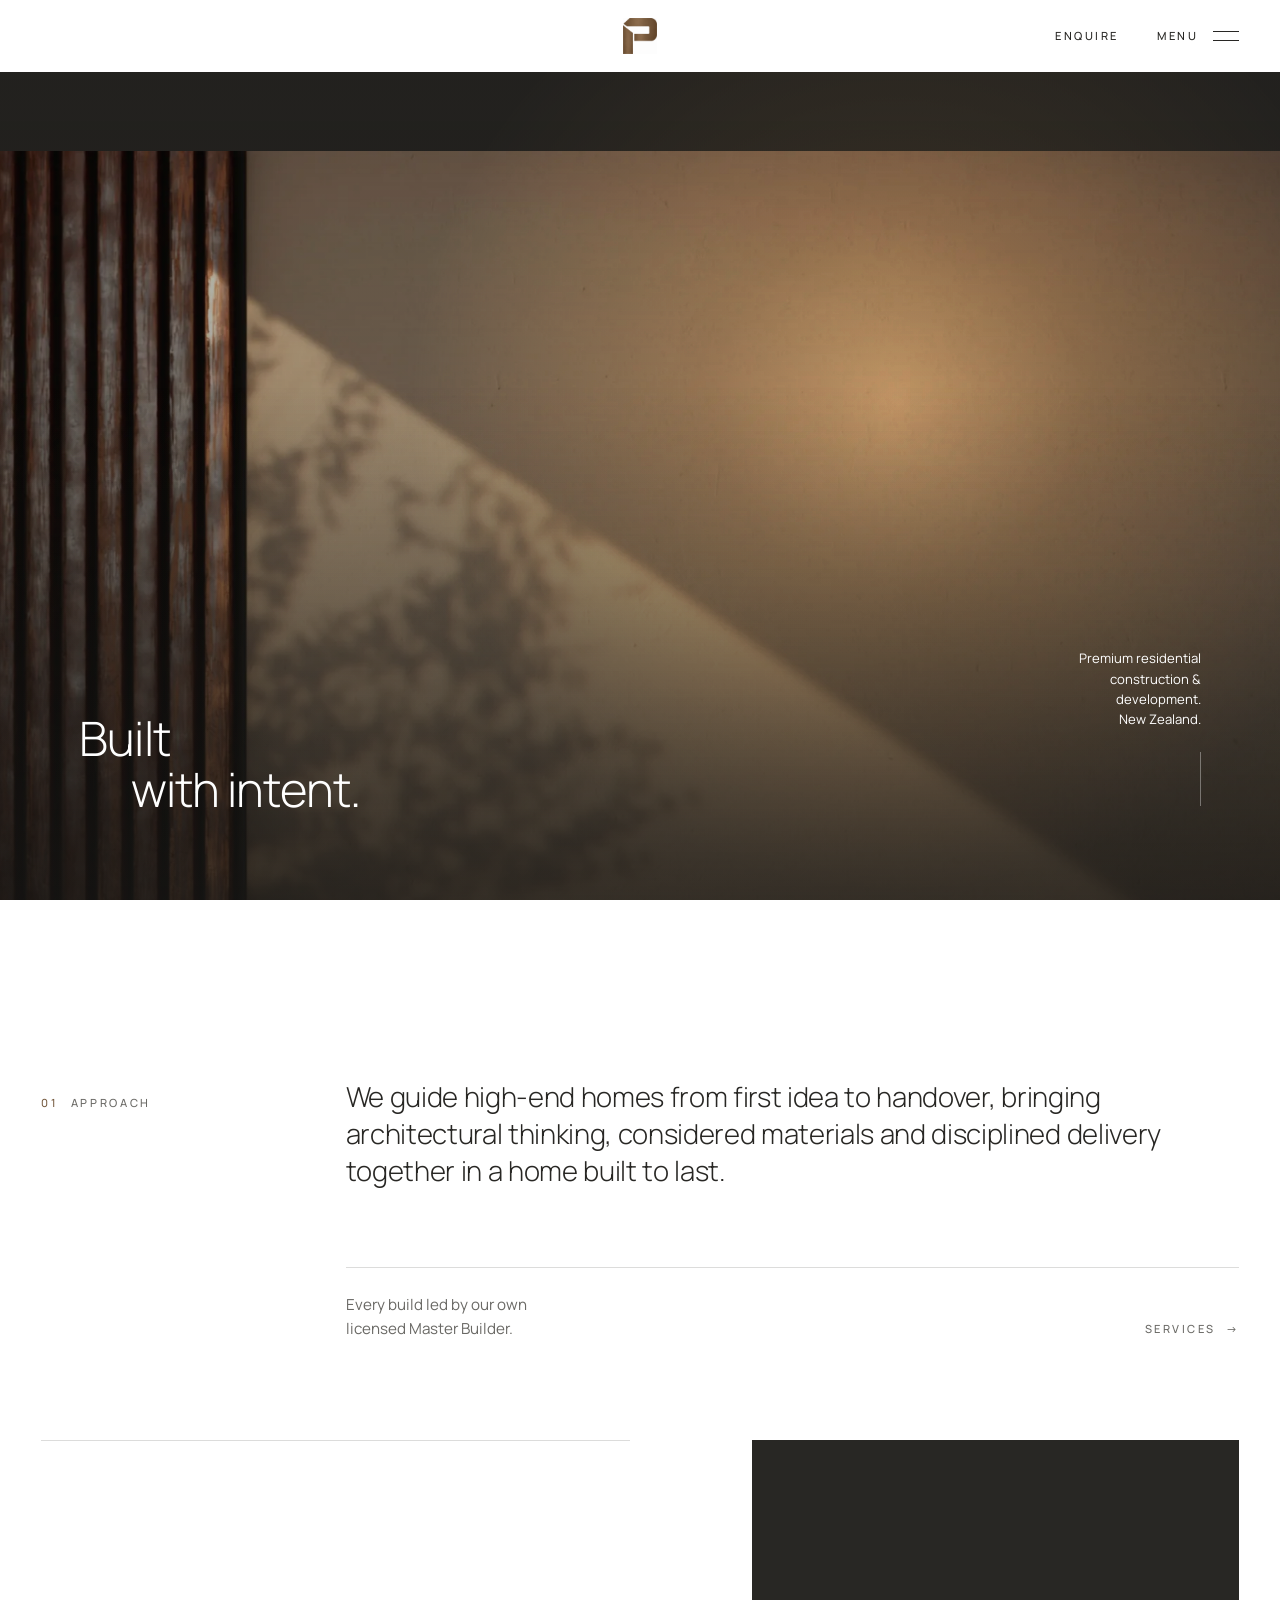
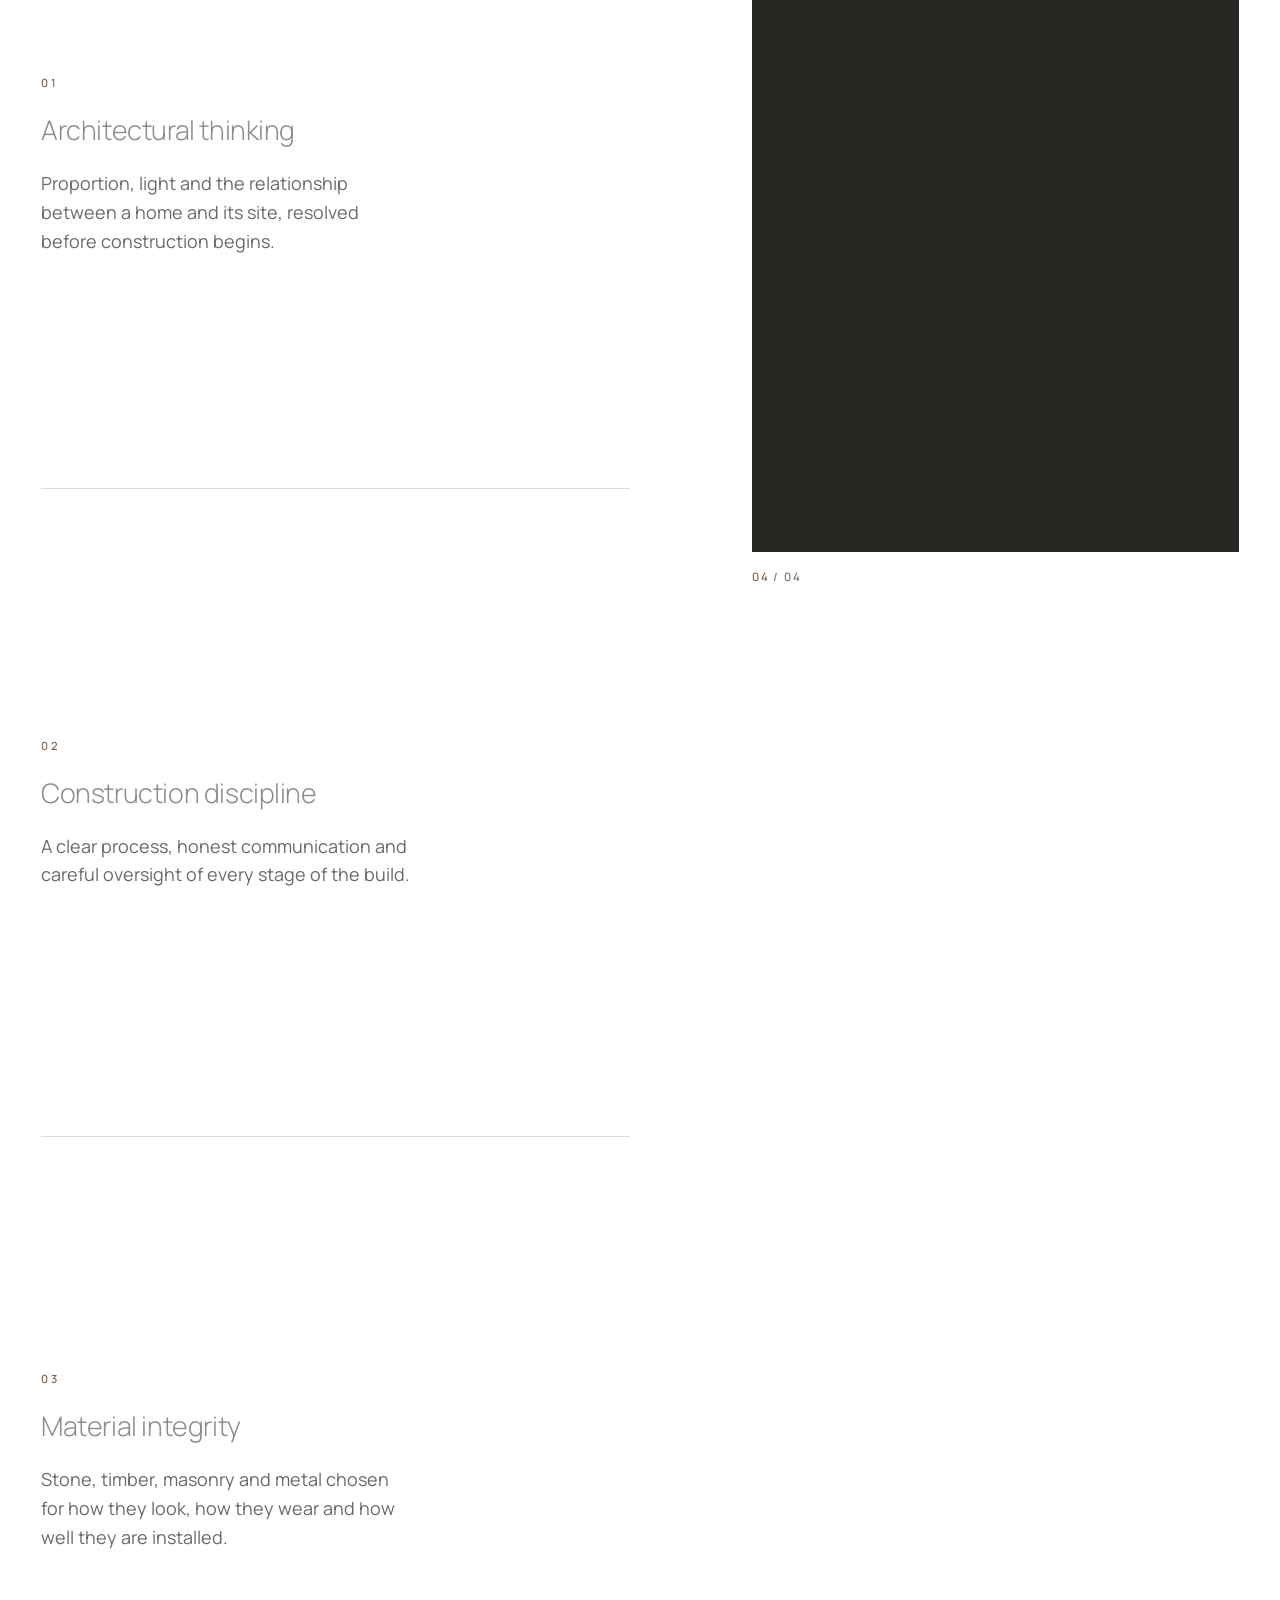
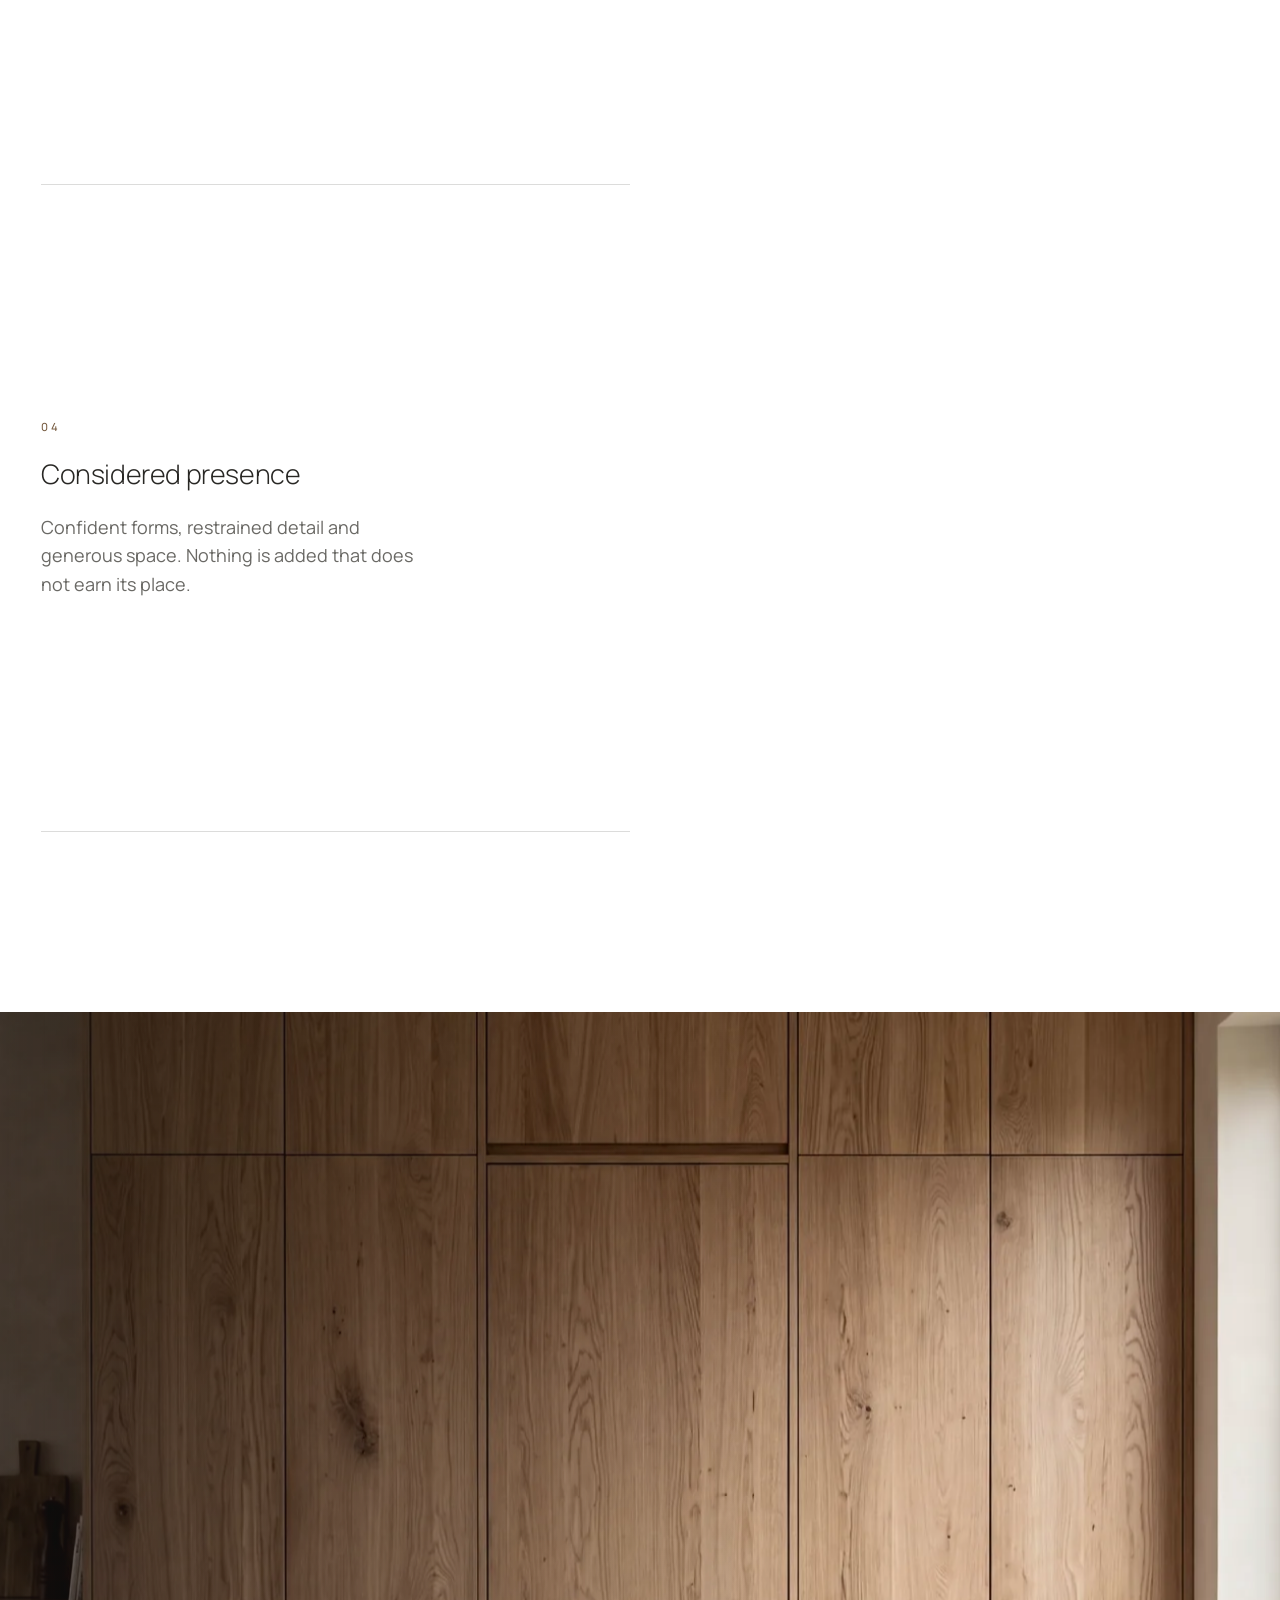
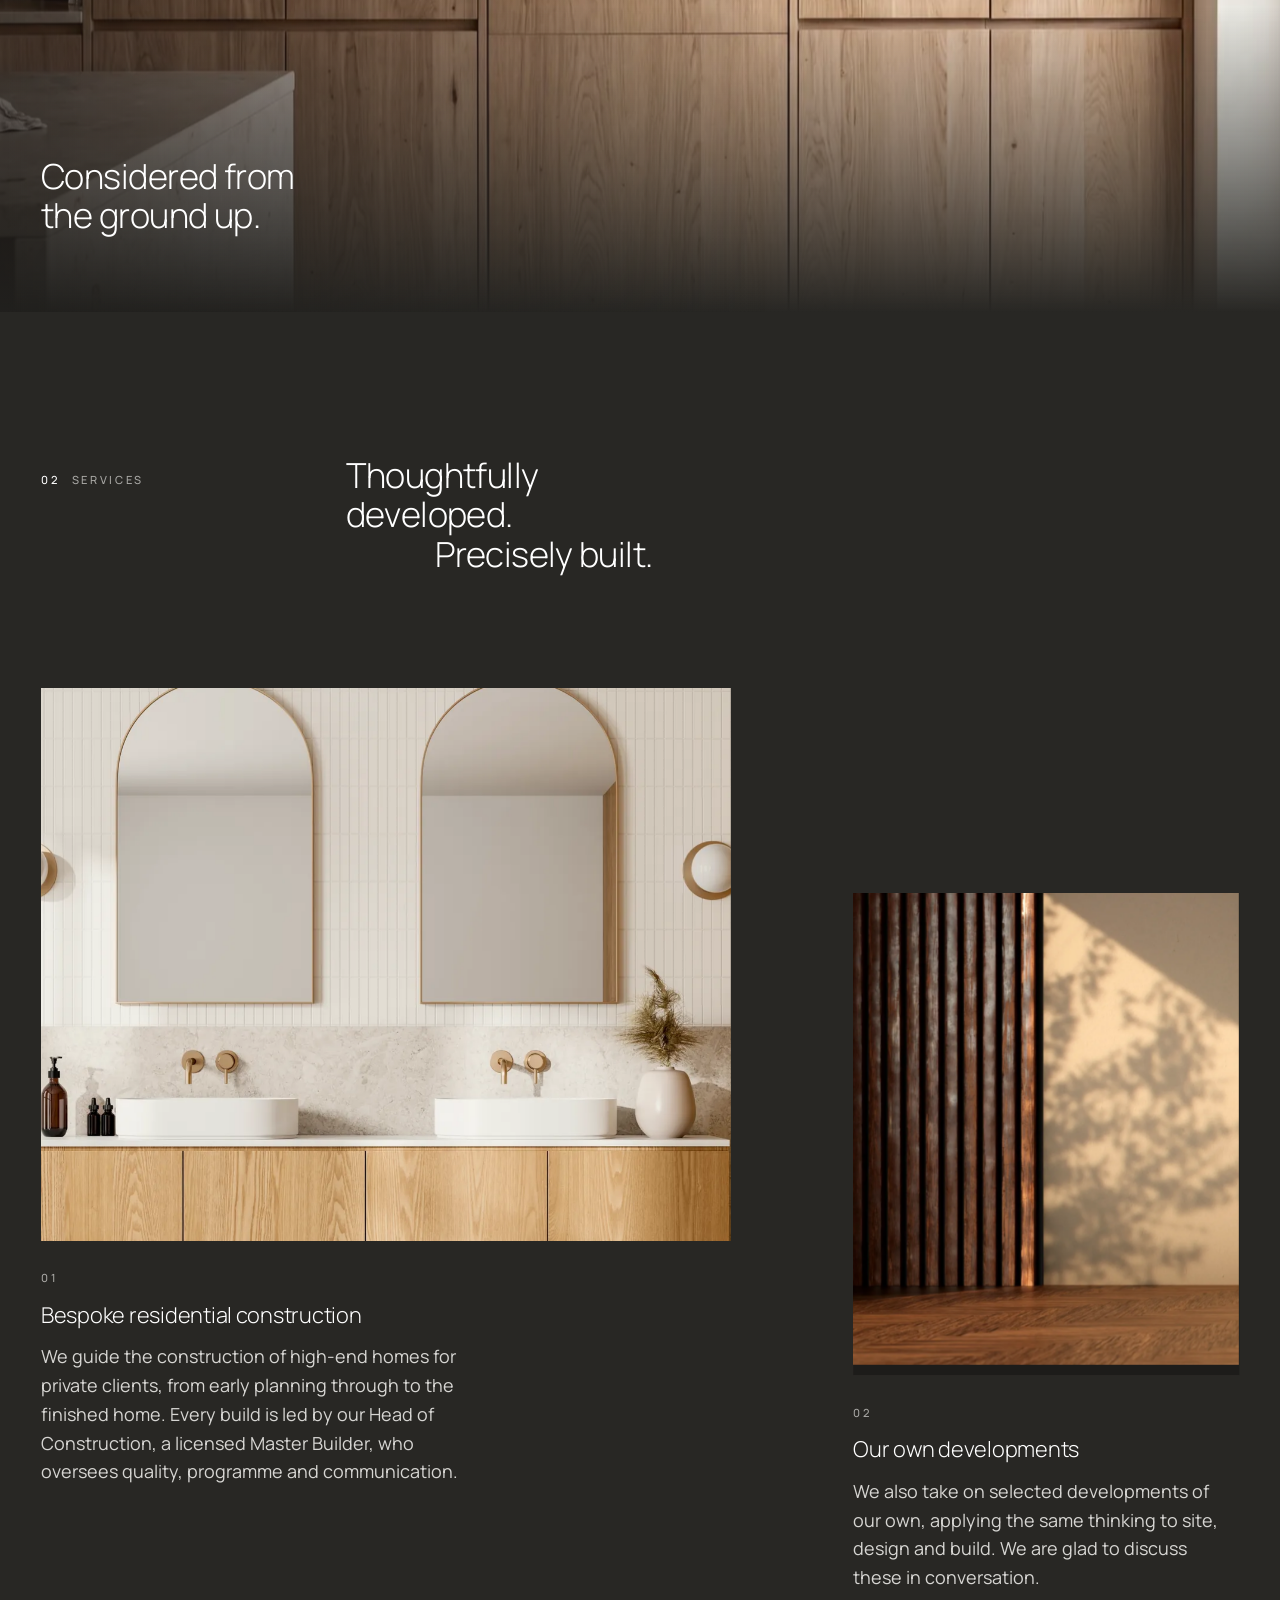
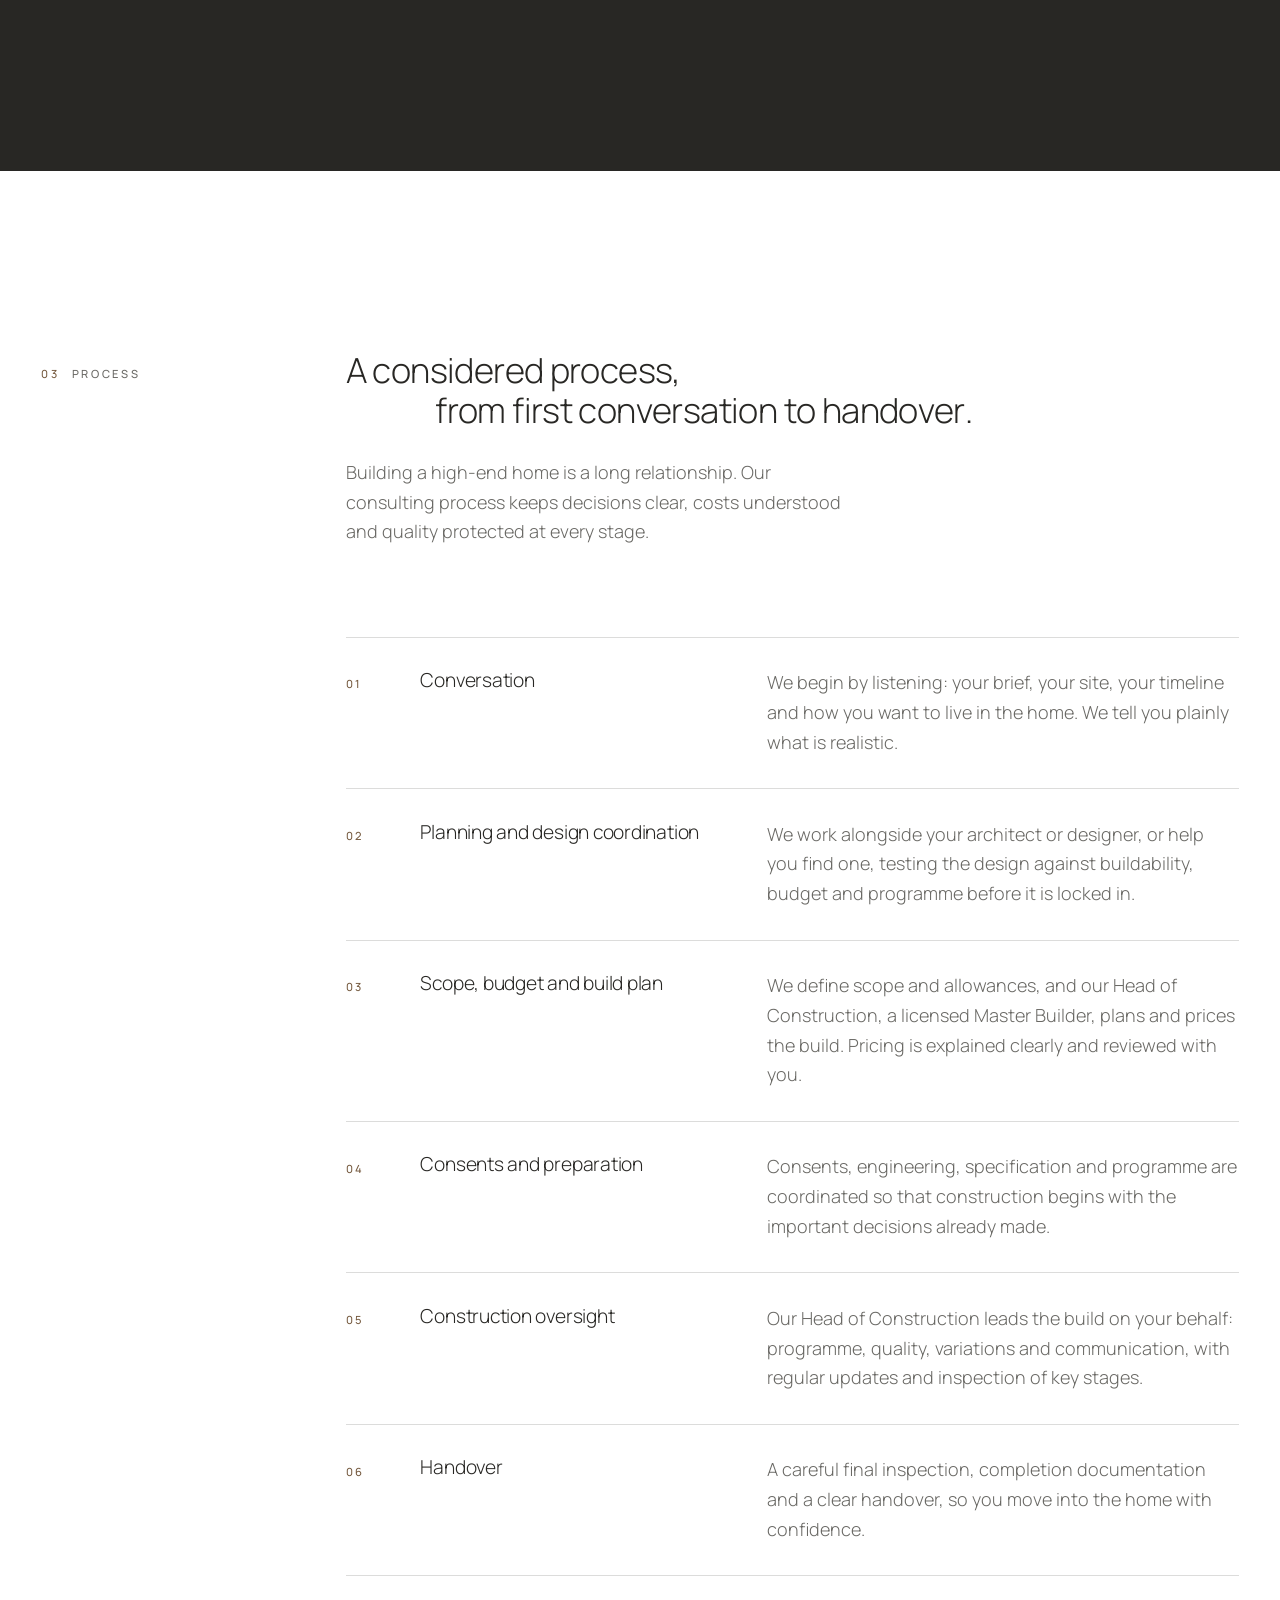
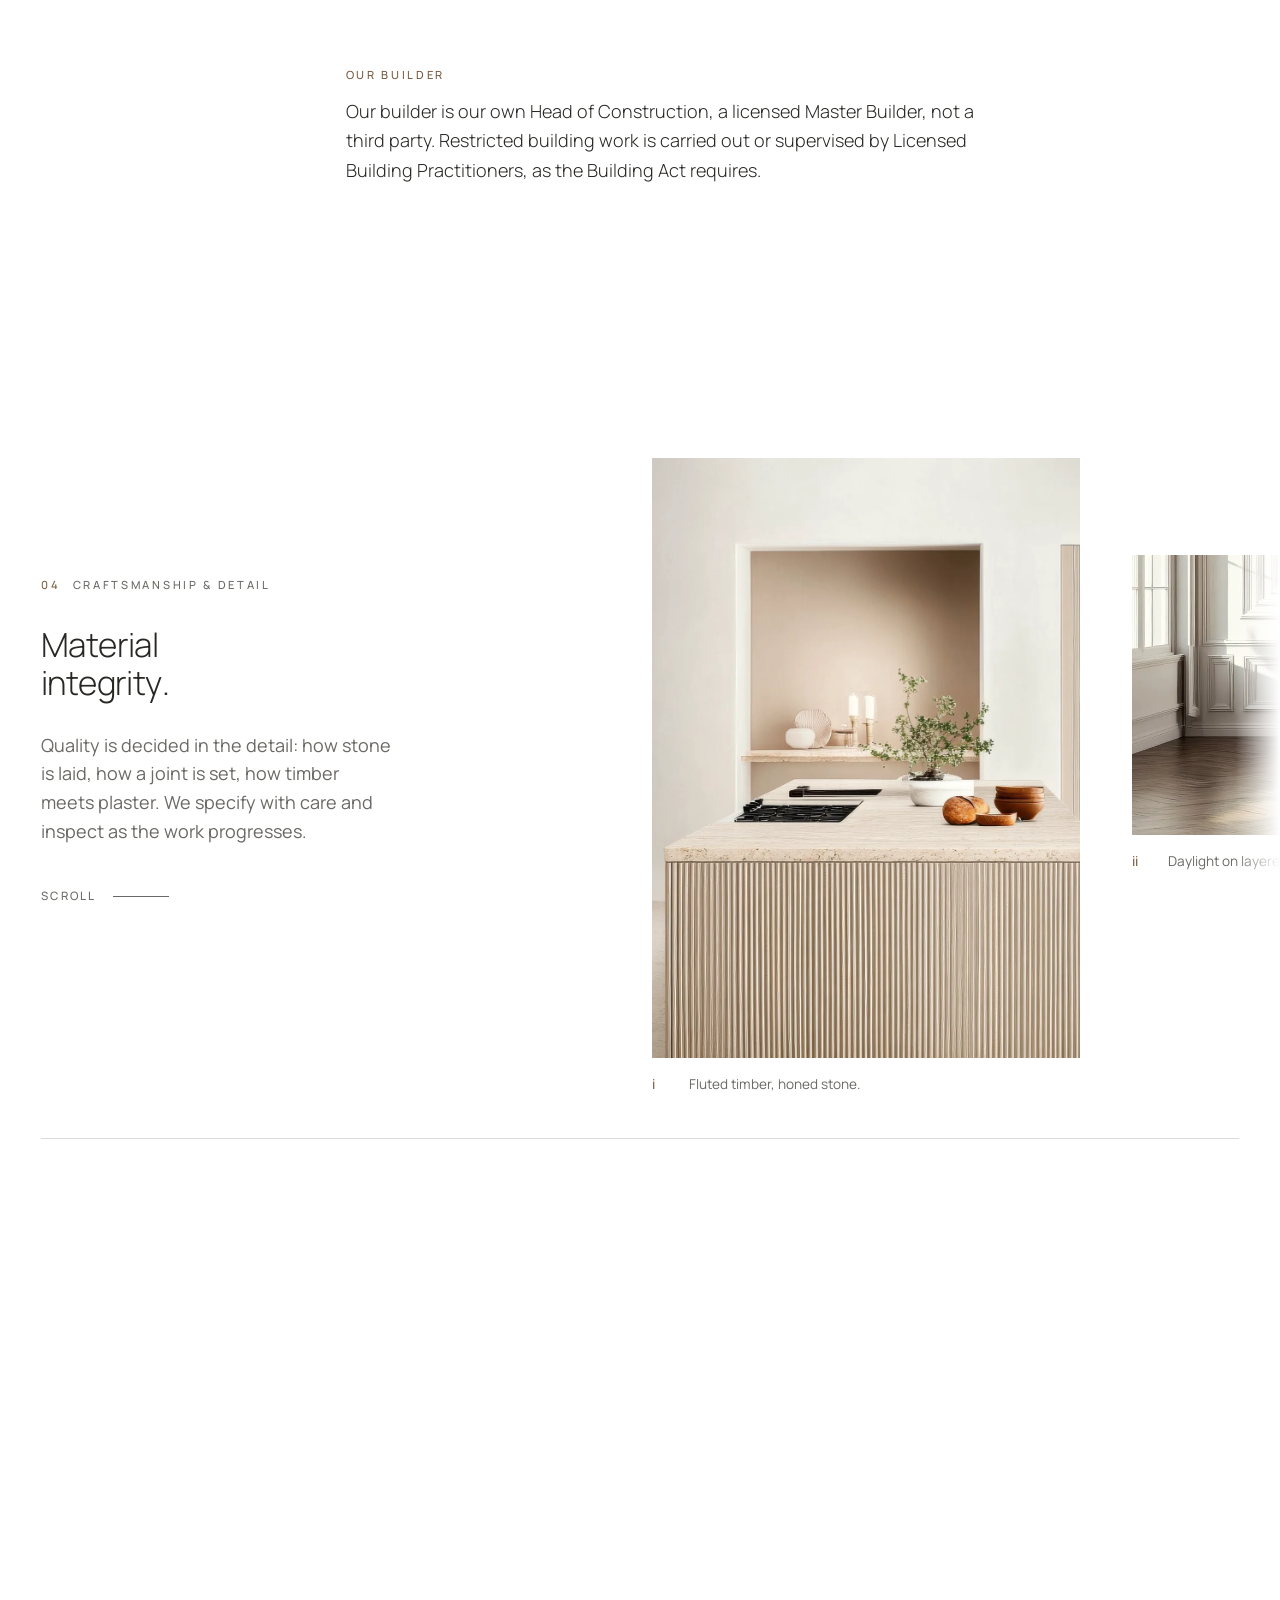
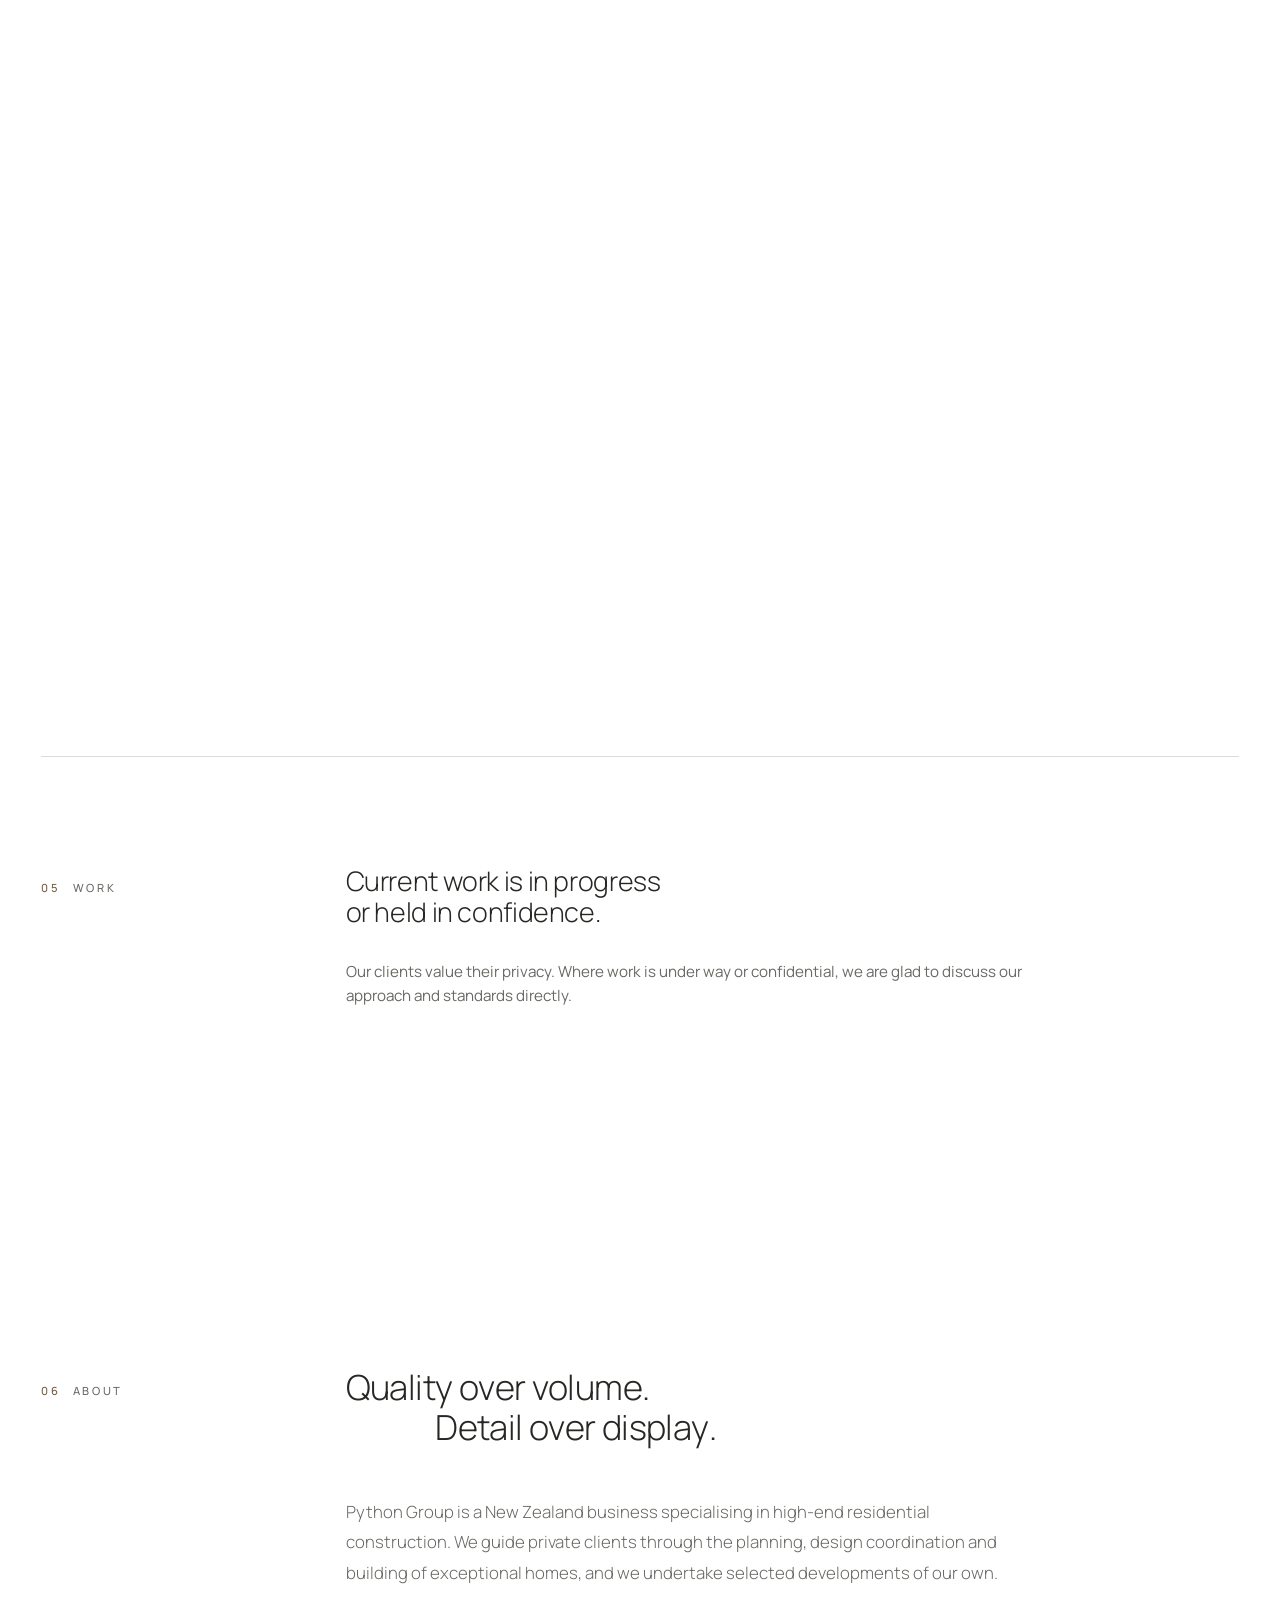
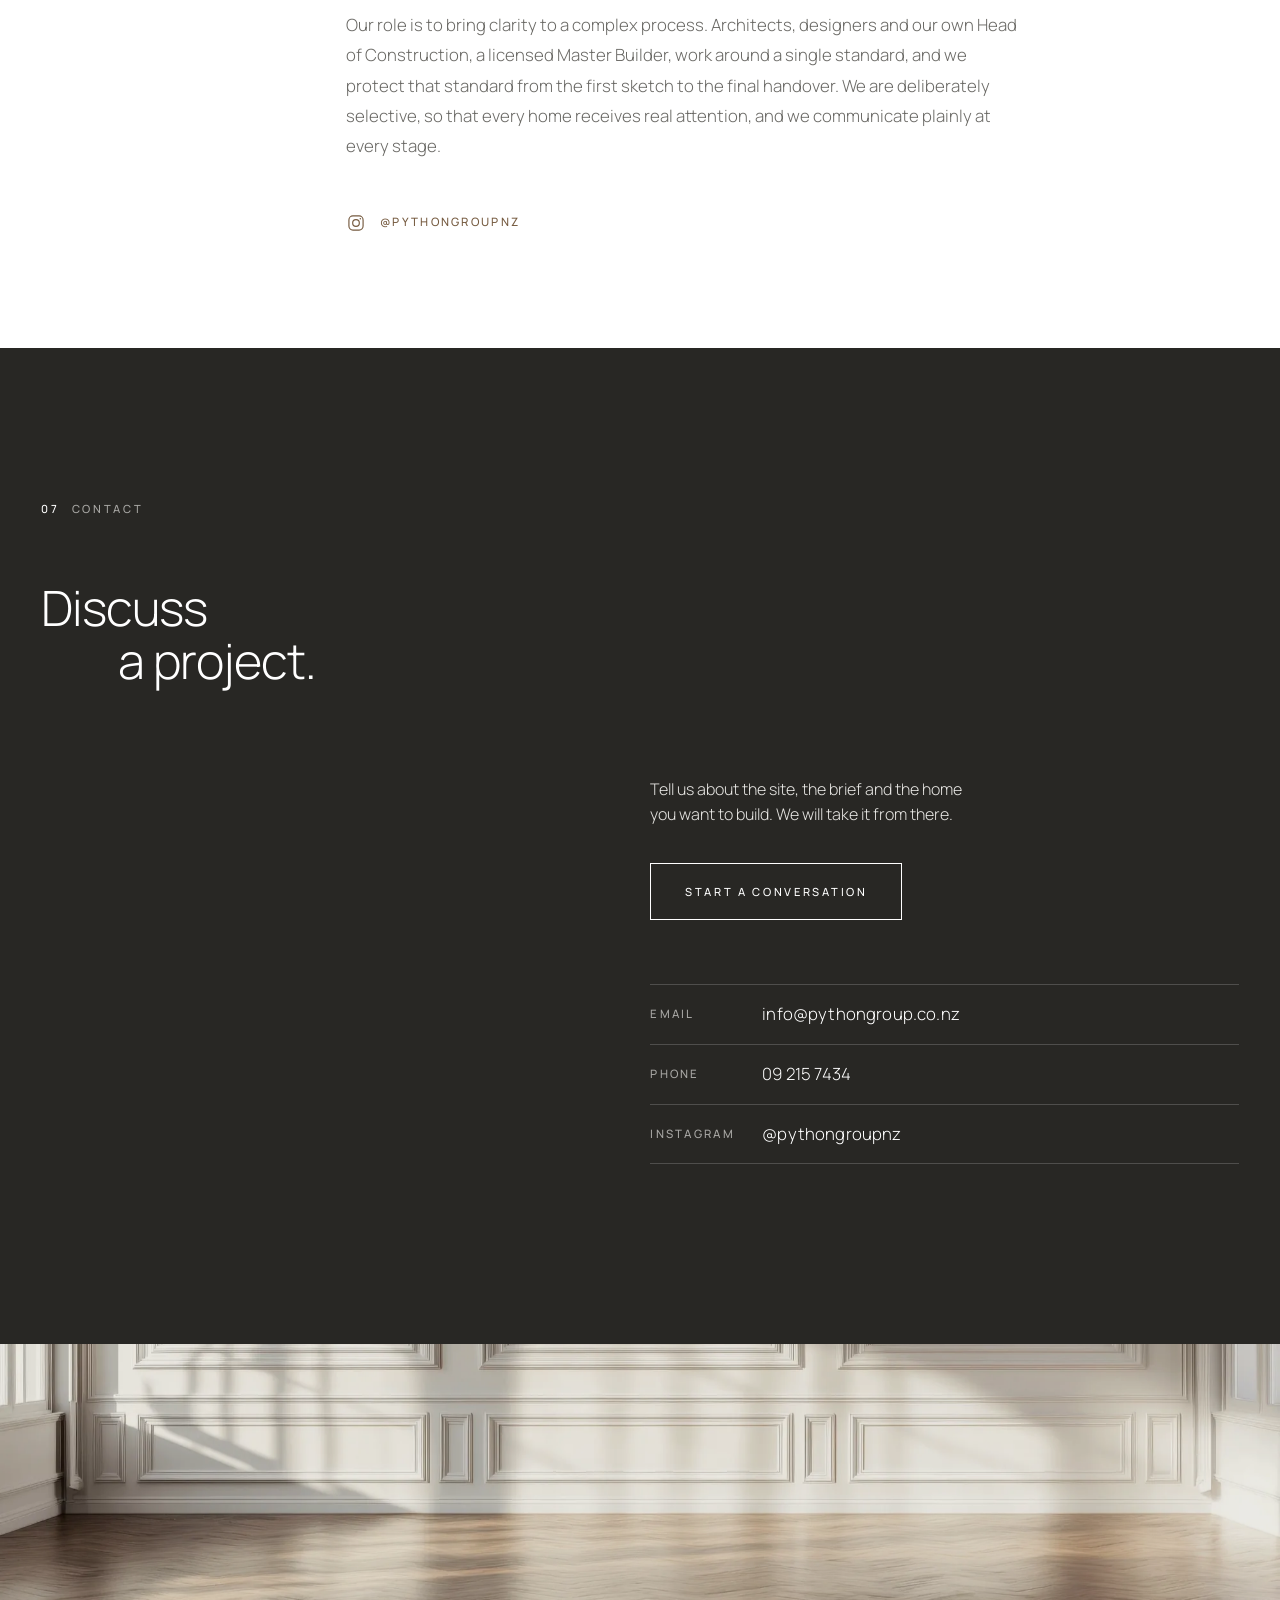
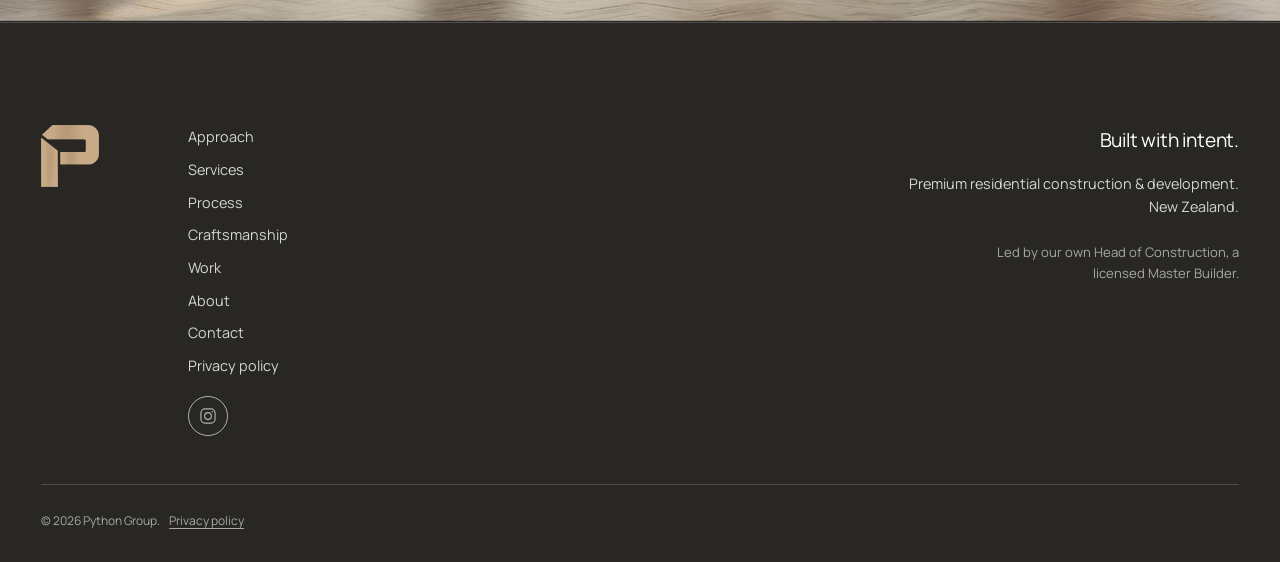
==== commit c198bf19: "Add files via upload" ====
--- a/index.html
+++ b/index.html
@@ -4,7 +4,7 @@
   <meta charset="utf-8">
   <meta name="viewport" content="width=device-width, initial-scale=1, viewport-fit=cover">
   <title>Python Group — Construction &amp; Development | Built with intent.</title>
-  <meta name="description" content="Python Group guides high-end residential builds in New Zealand with a focus on quality and craftsmanship, working only with Master Builders who are Licensed Building Practitioners, and undertakes selected developments of its own.">
+  <meta name="description" content="Python Group guides high-end residential builds in New Zealand with a focus on quality and craftsmanship, led by its own licensed Master Builder, and undertakes selected developments of its own.">
   <meta name="robots" content="index, follow">
   <link rel="canonical" href="https://pythongroup.co.nz/">
   <meta name="theme-color" content="#ffffff">
@@ -131,7 +131,6 @@
           </h1>
           <div class="hero__aside">
             <p>Premium residential construction &amp; development.<br>New Zealand.</p>
-            <p class="hero__note">Design reference</p>
             <span class="hero__scroll" aria-hidden="true"></span>
           </div>
         </div>
@@ -144,7 +143,7 @@
         <p class="label statement__label" id="approach-label"><span>01</span> Approach</p>
         <p class="statement__text" data-words>We guide high-end homes from first idea to handover, bringing architectural thinking, considered materials and disciplined delivery together in a home built to last.</p>
         <div class="statement__foot" data-fade>
-          <p>Built only with Master Builders<br>who are Licensed Building Practitioners.</p>
+          <p>Every build led by our own<br>licensed Master Builder.</p>
           <a class="link-arrow" href="#services">Services</a>
         </div>
       </div>
@@ -188,7 +187,7 @@
               <img src="int-kitchen.webp" alt="" width="1900" height="1064" loading="lazy" decoding="async" data-pr-img="2">
               <img src="int-chair.webp" alt="" width="1900" height="1275" loading="lazy" decoding="async" data-pr-img="3">
             </div>
-            <p class="principles__cap"><b><span data-pr-count>01</span> / 04</b><em>Design reference</em></p>
+            <p class="principles__cap"><b><span data-pr-count>01</span> / 04</b></p>
           </div>
         </div>
       </div>
@@ -206,7 +205,6 @@
           <span class="ln"><span style="--i:0">Considered from</span></span>
           <span class="ln"><span style="--i:1">the ground up.</span></span>
         </p>
-        <p class="band__cap" data-fade>Design reference</p>
       </div>
     </section>
 
@@ -230,7 +228,7 @@
             <div class="svc__text" data-fade>
               <p class="svc__n">01</p>
               <h3>Bespoke residential construction</h3>
-              <p>We guide the construction of high-end homes for private clients, from early planning through to the finished home. Every build is delivered by a Master Builder who is a Licensed Building Practitioner, with Python overseeing quality, programme and communication.</p>
+              <p>We guide the construction of high-end homes for private clients, from early planning through to the finished home. Every build is led by our Head of Construction, a licensed Master Builder, who oversees quality, programme and communication.</p>
             </div>
           </article>
 
@@ -262,14 +260,14 @@
         <ol class="process__list">
           <li class="step" data-fade><span class="step__n">01</span><h3>Conversation</h3><p>We begin by listening: your brief, your site, your timeline and how you want to live in the home. We tell you plainly what is realistic.</p></li>
           <li class="step" data-fade><span class="step__n">02</span><h3>Planning and design coordination</h3><p>We work alongside your architect or designer, or help you find one, testing the design against buildability, budget and programme before it is locked in.</p></li>
-          <li class="step" data-fade><span class="step__n">03</span><h3>Scope, budget and builder</h3><p>We define scope and allowances, then engage a Master Builder who is a Licensed Building Practitioner, matched to the home. Pricing is explained clearly and reviewed with you.</p></li>
+          <li class="step" data-fade><span class="step__n">03</span><h3>Scope, budget and build plan</h3><p>We define scope and allowances, and our Head of Construction, a licensed Master Builder, plans and prices the build. Pricing is explained clearly and reviewed with you.</p></li>
           <li class="step" data-fade><span class="step__n">04</span><h3>Consents and preparation</h3><p>Consents, engineering, specification and programme are coordinated so that construction begins with the important decisions already made.</p></li>
-          <li class="step" data-fade><span class="step__n">05</span><h3>Construction oversight</h3><p>We oversee the build on your behalf: programme, quality, variations and communication, with regular updates and inspection of key stages.</p></li>
+          <li class="step" data-fade><span class="step__n">05</span><h3>Construction oversight</h3><p>Our Head of Construction leads the build on your behalf: programme, quality, variations and communication, with regular updates and inspection of key stages.</p></li>
           <li class="step" data-fade><span class="step__n">06</span><h3>Handover</h3><p>A careful final inspection, completion documentation and a clear handover, so you move into the home with confidence.</p></li>
         </ol>
-        <aside class="process__assure" data-fade aria-label="Our builders">
-          <p class="process__assure-t">Our builders</p>
-          <p>Python Group works only with Master Builders who are Licensed Building Practitioners (LBPs). Restricted building work is carried out or supervised by LBPs, as the Building Act requires.</p>
+        <aside class="process__assure" data-fade aria-label="Our builder">
+          <p class="process__assure-t">Our builder</p>
+          <p>Our builder is our own Head of Construction, a licensed Master Builder, not a third party. Restricted building work is carried out or supervised by Licensed Building Practitioners, as the Building Act requires.</p>
         </aside>
       </div>
     </section>
@@ -308,7 +306,6 @@
             </figure>
 
             <div class="seq__outro">
-              <p class="seq__note">Imagery shown is design reference.</p>
             </div>
           </div>
         </div>
@@ -337,10 +334,9 @@
             <span class="ln"><span style="--i:0">Quality over volume.</span></span>
             <span class="ln ln--indent"><span style="--i:1">Detail over display.</span></span>
           </h2>
-          <div class="about__cols" data-fade>
+          <div class="about__text" data-fade>
             <p>Python Group is a New Zealand business specialising in high-end residential construction. We guide private clients through the planning, design coordination and building of exceptional homes, and we undertake selected developments of our own.</p>
-            <p>Our role is to bring clarity to a complex process. We bring architects, designers and Master Builders together around a single standard, and we protect that standard from the first sketch to the final handover.</p>
-            <p>We are deliberately selective, so that every home receives real attention. We build only with Master Builders who are Licensed Building Practitioners, and we communicate plainly at every stage.</p>
+            <p>Our role is to bring clarity to a complex process. Architects, designers and our own Head of Construction, a licensed Master Builder, work around a single standard, and we protect that standard from the first sketch to the final handover. We are deliberately selective, so that every home receives real attention, and we communicate plainly at every stage.</p>
           </div>
           <a class="about__ig" href="https://www.instagram.com/pythongroupnz" target="_blank" rel="noopener" data-fade aria-label="Python Group on Instagram, @pythongroupnz (opens in a new tab)"><svg viewBox="0 0 24 24" width="20" height="20" fill="none" stroke="currentColor" stroke-width="1.4" aria-hidden="true" focusable="false"><rect x="3.5" y="3.5" width="17" height="17" rx="4.8"/><circle cx="12" cy="12" r="4"/><circle cx="17.2" cy="6.8" r=".9" fill="currentColor" stroke="none"/></svg><span>@pythongroupnz</span></a>
         </div>
@@ -374,12 +370,7 @@
   <footer class="site-footer dark">
     <div class="wrap site-footer__grid">
       <img class="site-footer__logo" src="symbol-light.png" width="360" height="382" alt="Python" loading="lazy" decoding="async">
-      <div class="site-footer__col">
-        <p class="site-footer__tag">Built with intent.</p>
-        <p>Premium residential construction &amp; development.<br>New Zealand.</p>
-        <p class="site-footer__lbp">We work exclusively with Master Builders who are Licensed Building Practitioners (LBPs).</p>
-      </div>
-      <nav class="site-footer__col" aria-label="Footer">
+      <nav class="site-footer__col site-footer__nav" aria-label="Footer">
         <a href="#approach">Approach</a>
         <a href="#services">Services</a>
         <a href="#process">Process</a>
@@ -390,7 +381,12 @@
         <a href="/privacy">Privacy policy</a>
         <a class="ig" href="https://www.instagram.com/pythongroupnz" target="_blank" rel="noopener" aria-label="Python Group on Instagram (opens in a new tab)"><svg viewBox="0 0 24 24" width="20" height="20" fill="none" stroke="currentColor" stroke-width="1.4" aria-hidden="true" focusable="false"><rect x="3.5" y="3.5" width="17" height="17" rx="4.8"/><circle cx="12" cy="12" r="4"/><circle cx="17.2" cy="6.8" r=".9" fill="currentColor" stroke="none"/></svg></a>
       </nav>
-      <p class="site-footer__legal">© 2026 Python Group. Imagery is design reference. <a href="/privacy">Privacy policy</a></p>
+      <div class="site-footer__col site-footer__about">
+        <p class="site-footer__tag">Built with intent.</p>
+        <p>Premium residential construction &amp; development.<br>New Zealand.</p>
+        <p class="site-footer__lbp">Led by our own Head of Construction, a licensed Master Builder.</p>
+      </div>
+      <p class="site-footer__legal">© 2026 Python Group. <a href="/privacy">Privacy policy</a></p>
     </div>
   </footer>
 
--- a/styles.css
+++ b/styles.css
@@ -597,3 +597,50 @@
 }
 .ig { flex: none; }
 .site-footer__col a.ig { width: 40px; min-width: 40px; height: 40px; }
+
+/* ===== Revisions ===== */
+/* Header: P centred, descriptor appears then fades away */
+.site-header { grid-template-columns: 1fr auto 1fr; }
+.site-header__brand { grid-column: 2; justify-self: center; display: block; line-height: 0; }
+.site-header__descriptor { grid-column: 1; grid-row: 1; justify-self: start; margin: 0; white-space: nowrap; }
+.site-header__actions { grid-column: 3; grid-row: 1; justify-self: end; }
+.has-motion .site-header__descriptor { opacity: 0; transform: translateX(-10px); }
+.has-motion.hero-ready .site-header__descriptor { animation: desc-cycle 6.4s cubic-bezier(.22, 1, .36, 1) 1.1s both; }
+.has-motion .site-header__brand:hover ~ .site-header__descriptor,
+.has-motion .site-header__brand:focus-visible ~ .site-header__descriptor { opacity: 1; transform: none; animation: none; transition: opacity .6s var(--ease), transform .6s var(--ease); }
+@keyframes desc-cycle {
+  0% { opacity: 0; transform: translateX(-10px); letter-spacing: .38em; }
+  16% { opacity: 1; transform: none; letter-spacing: .24em; }
+  76% { opacity: 1; transform: none; letter-spacing: .24em; }
+  100% { opacity: 0; transform: translateX(10px); letter-spacing: .24em; }
+}
+/* Enquire + Menu share one baseline */
+.site-header__actions { align-items: center; }
+.site-header__actions .link-quiet, .menu-toggle { display: inline-flex; align-items: center; height: 40px; padding: 0; line-height: 1; }
+.site-header__actions .link-quiet { background-position: 0 calc(50% + .75em); }
+.menu-toggle__label { line-height: 1; }
+.menu-toggle__bars { height: 10px; align-self: center; }
+@media (max-width: 899px) { .site-header__descriptor { display: none; } }
+
+/* Craft slider: always fits the viewport height, soft edges instead of hard crops */
+.frame { --fh: clamp(200px, calc(100svh - var(--hh) - 13rem), 600px); }
+.frame--wide { --fh: clamp(110px, calc((100svh - var(--hh) - 13rem) * .5), 280px); }
+.frame:nth-of-type(2) { margin-bottom: clamp(0px, 6svh, 90px); }
+.frame:nth-of-type(4) { margin-bottom: clamp(0px, 8svh, 110px); }
+.seq.is-pinned .seq__scroller { padding-block: calc(var(--hh) + 1.5rem) 4rem; -webkit-mask-image: linear-gradient(90deg, transparent 0, #000 3.5%, #000 96.5%, transparent 100%); mask-image: linear-gradient(90deg, transparent 0, #000 3.5%, #000 96.5%, transparent 100%); }
+@media (max-width: 899px) { .frame { --fh: clamp(260px, 52svh, 440px); } .frame--wide { --fh: 150px; } }
+
+/* About: one cohesive block */
+.about__text { margin-top: clamp(32px, 4vw, 56px); max-width: 62ch; }
+.about__text p { margin: 0 0 1.4rem; color: var(--ink-2); font-weight: 300; line-height: 1.8; font-size: 1.05rem; }
+.about__text p:last-child { margin-bottom: 0; }
+
+/* Footer: links beside the logo, copy to the right */
+.site-footer__grid { grid-template-columns: auto auto 1fr; column-gap: clamp(40px, 7vw, 120px); }
+.site-footer__about { justify-self: end; text-align: right; align-items: flex-end; }
+.site-footer__about .site-footer__lbp { margin-left: auto; }
+@media (max-width: 720px) {
+  .site-footer__grid { grid-template-columns: 1fr; }
+  .site-footer__about { justify-self: start; text-align: left; align-items: flex-start; }
+  .site-footer__about .site-footer__lbp { margin-left: 0; }
+}
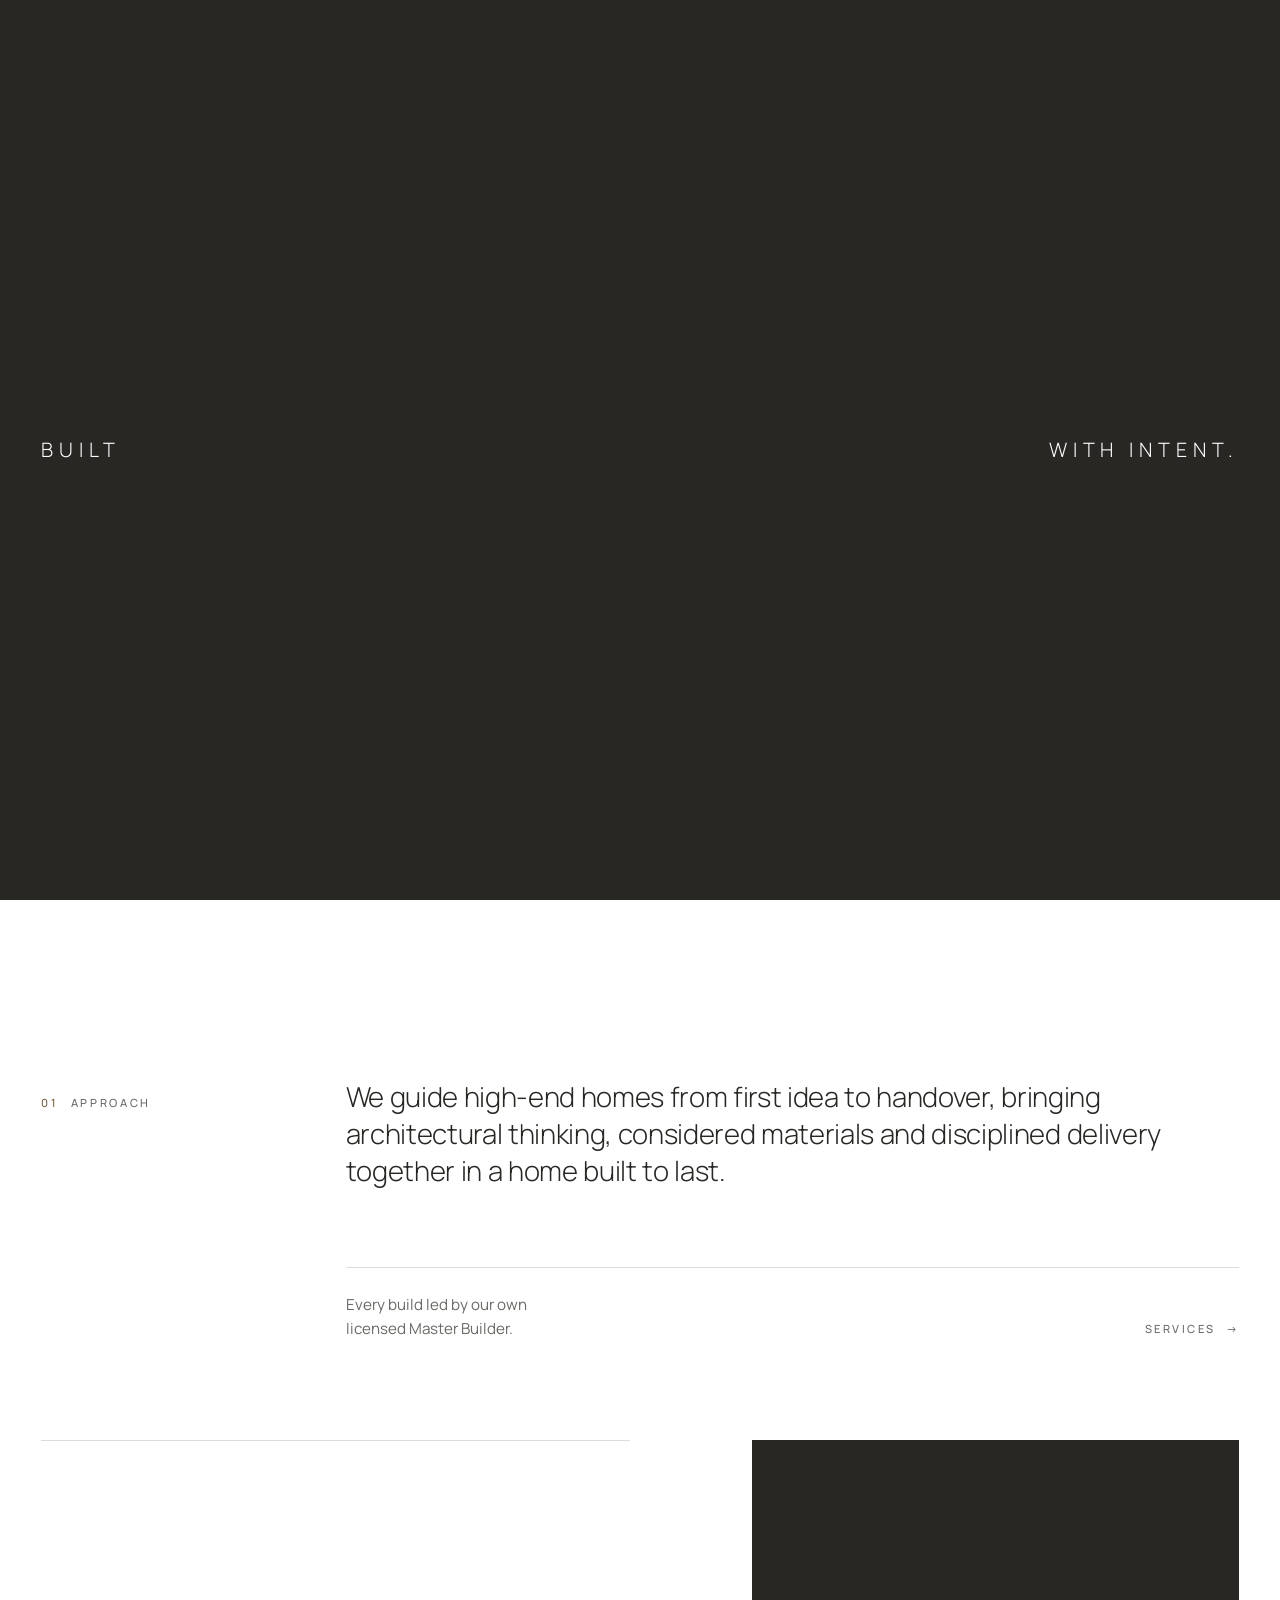
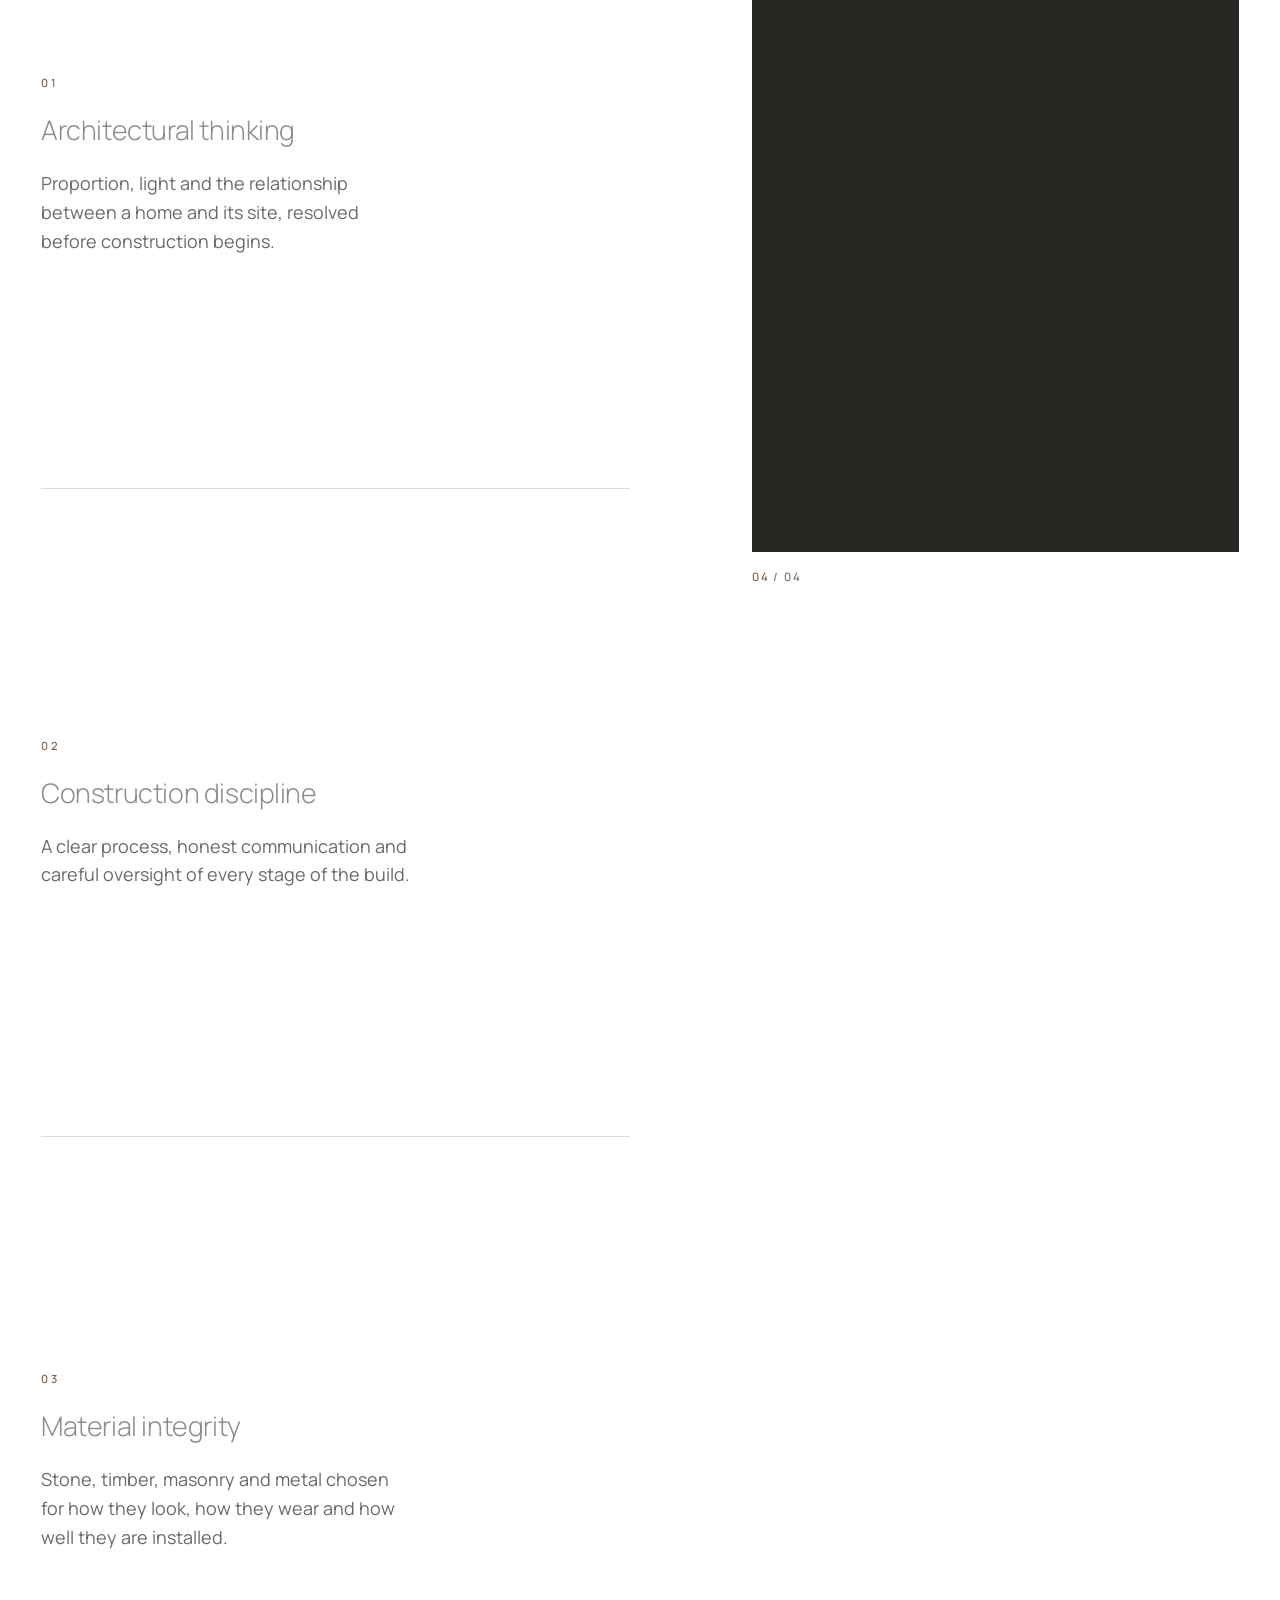
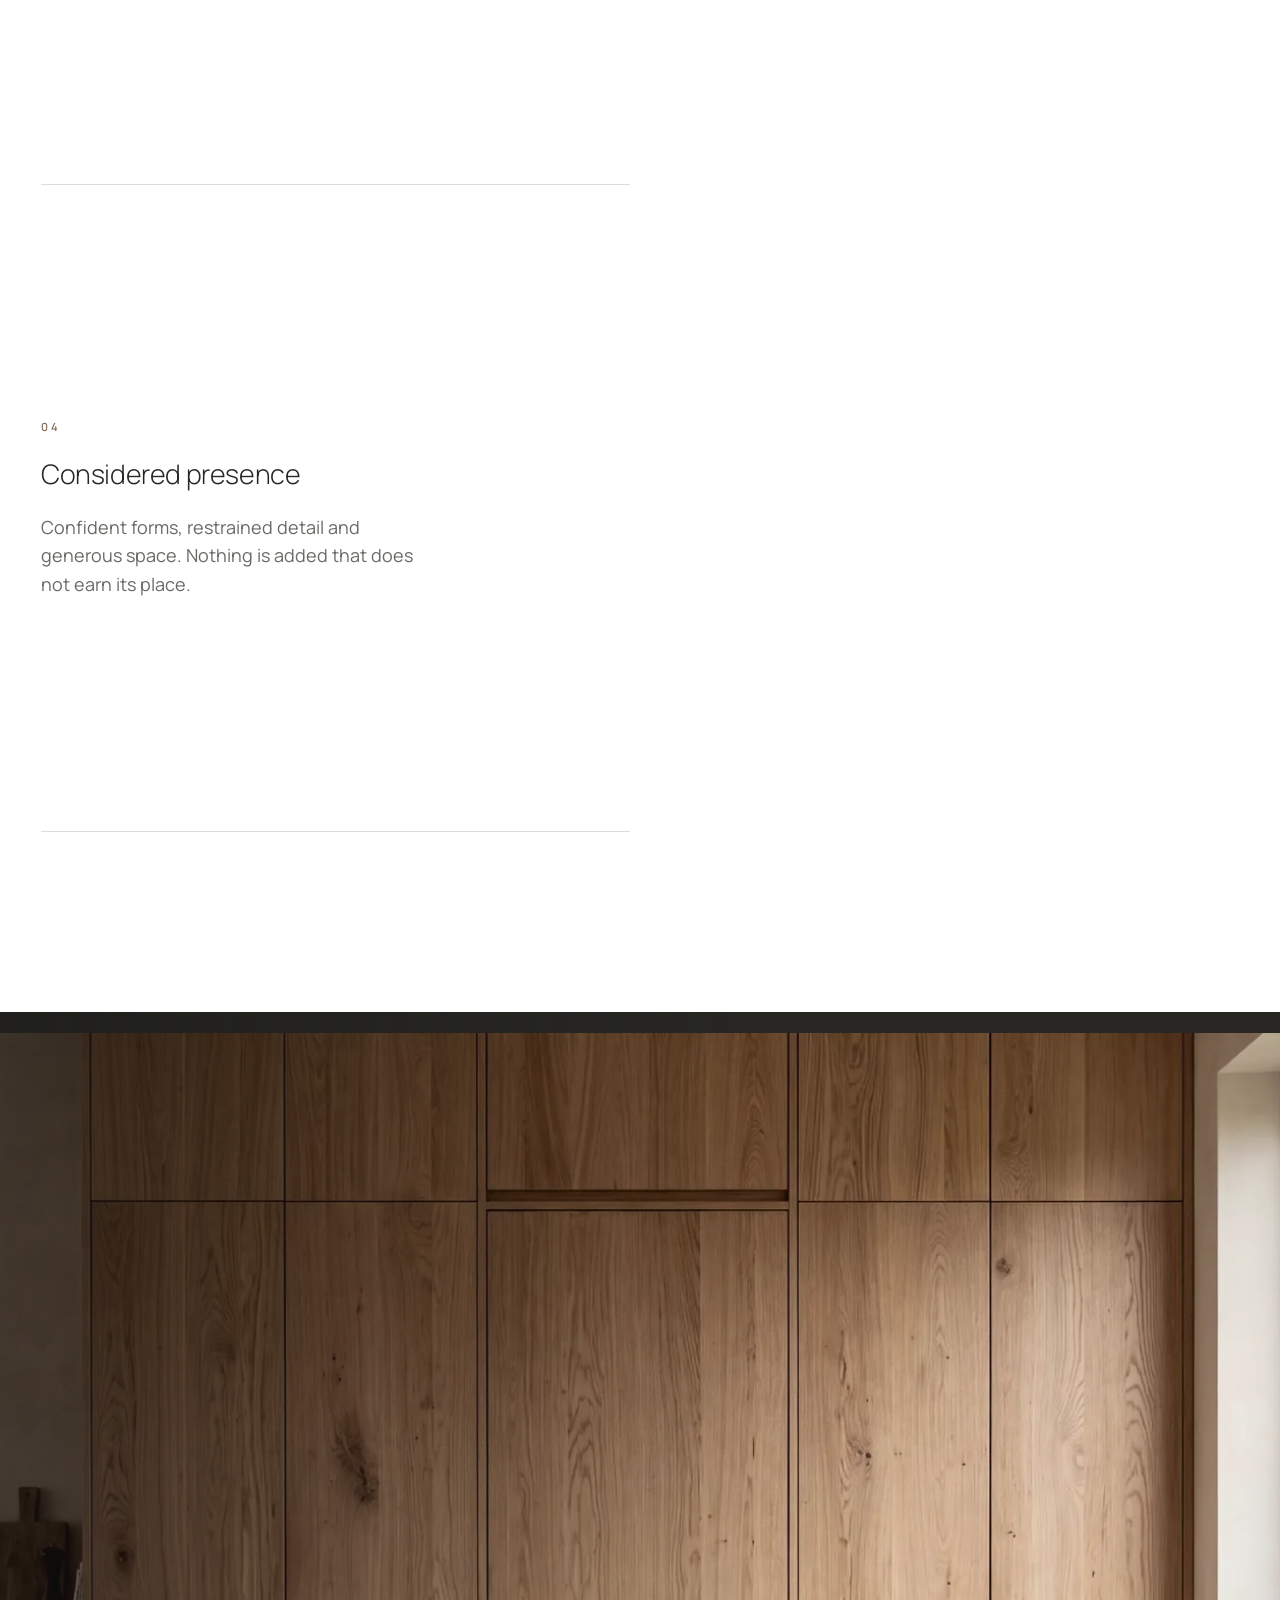
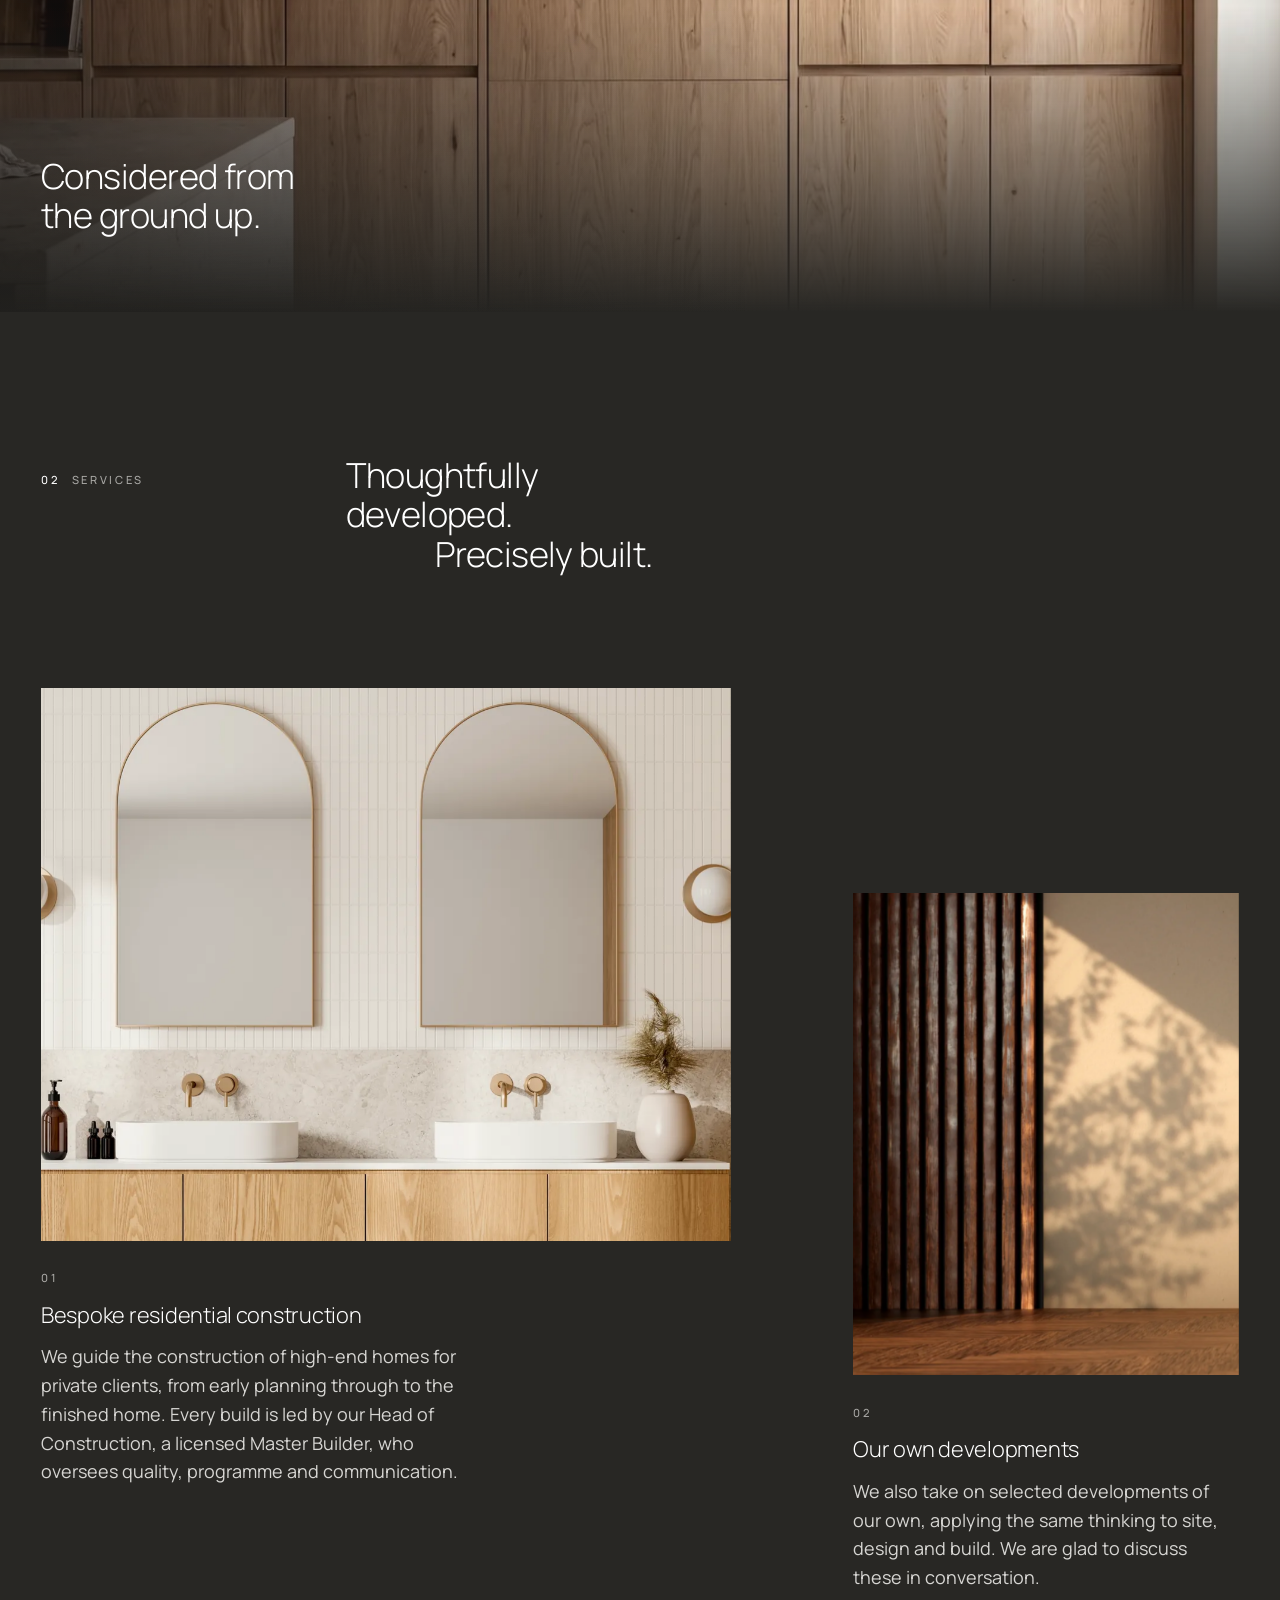
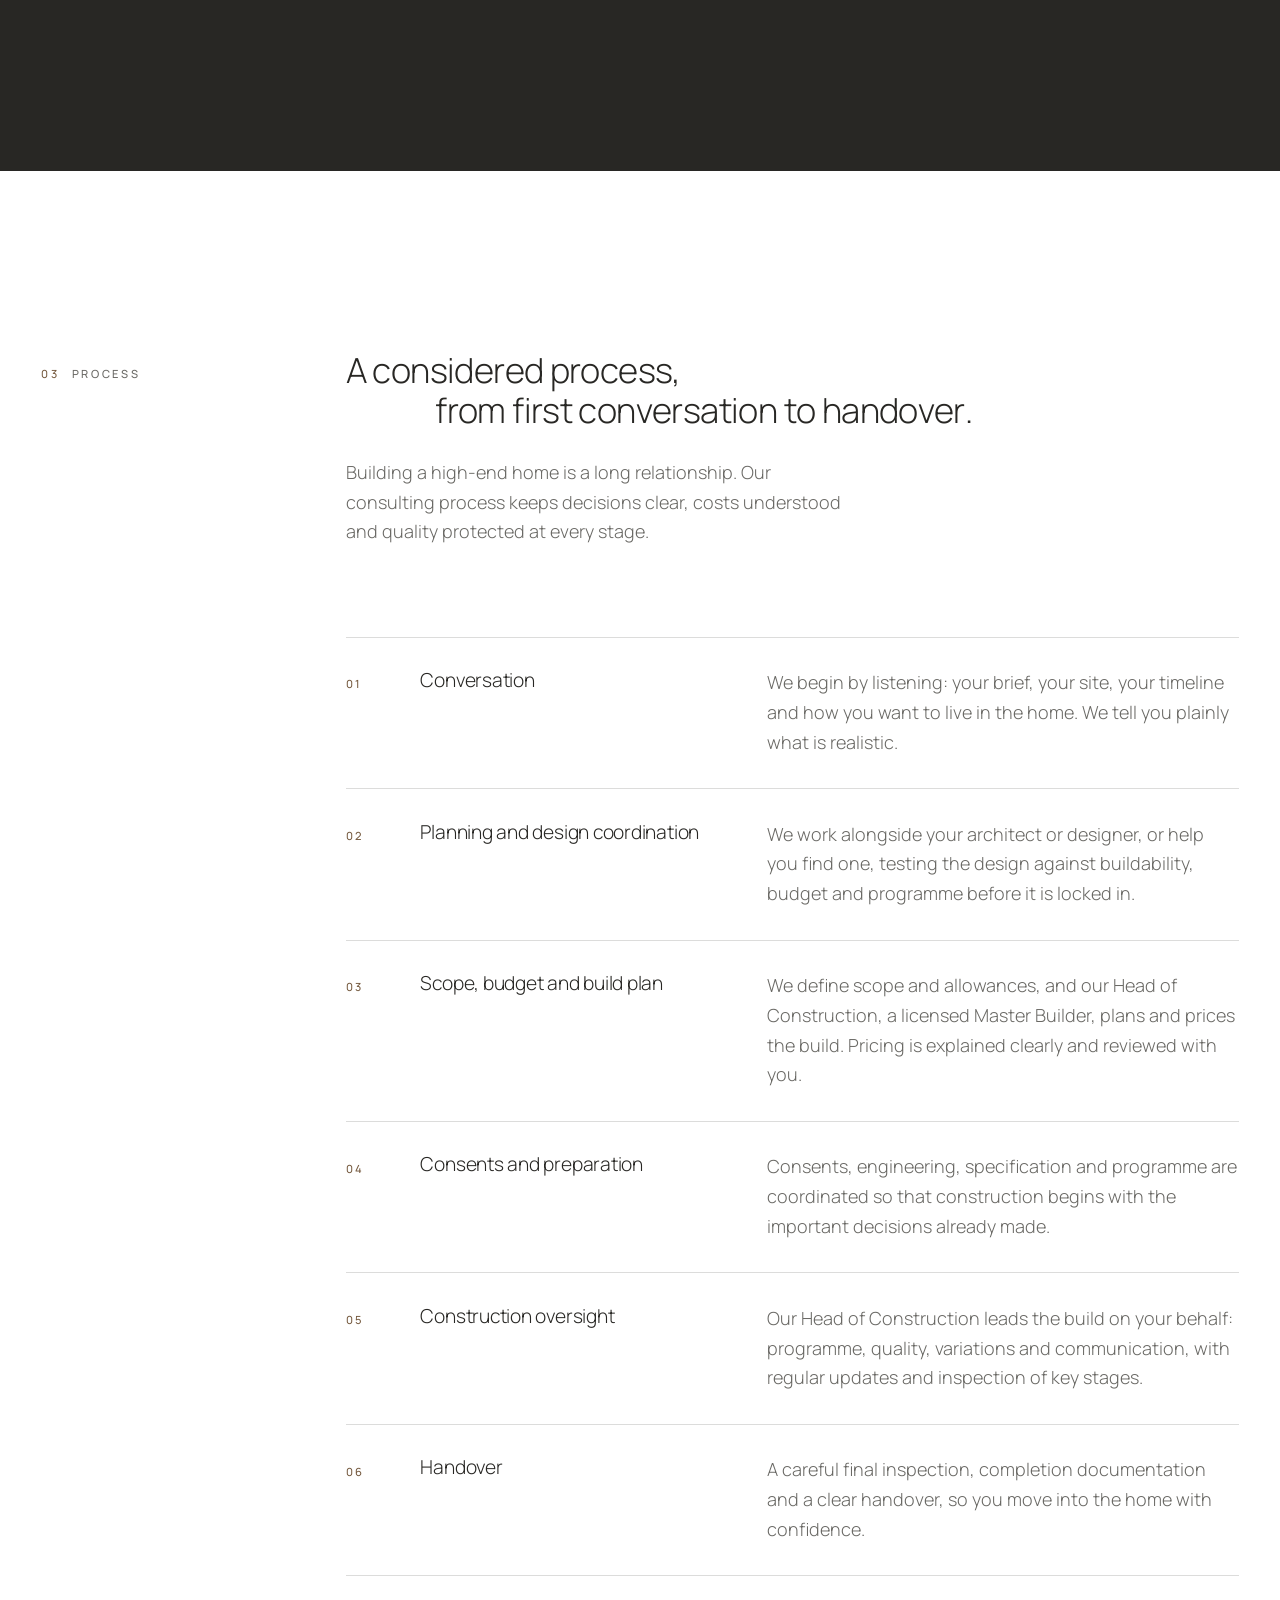
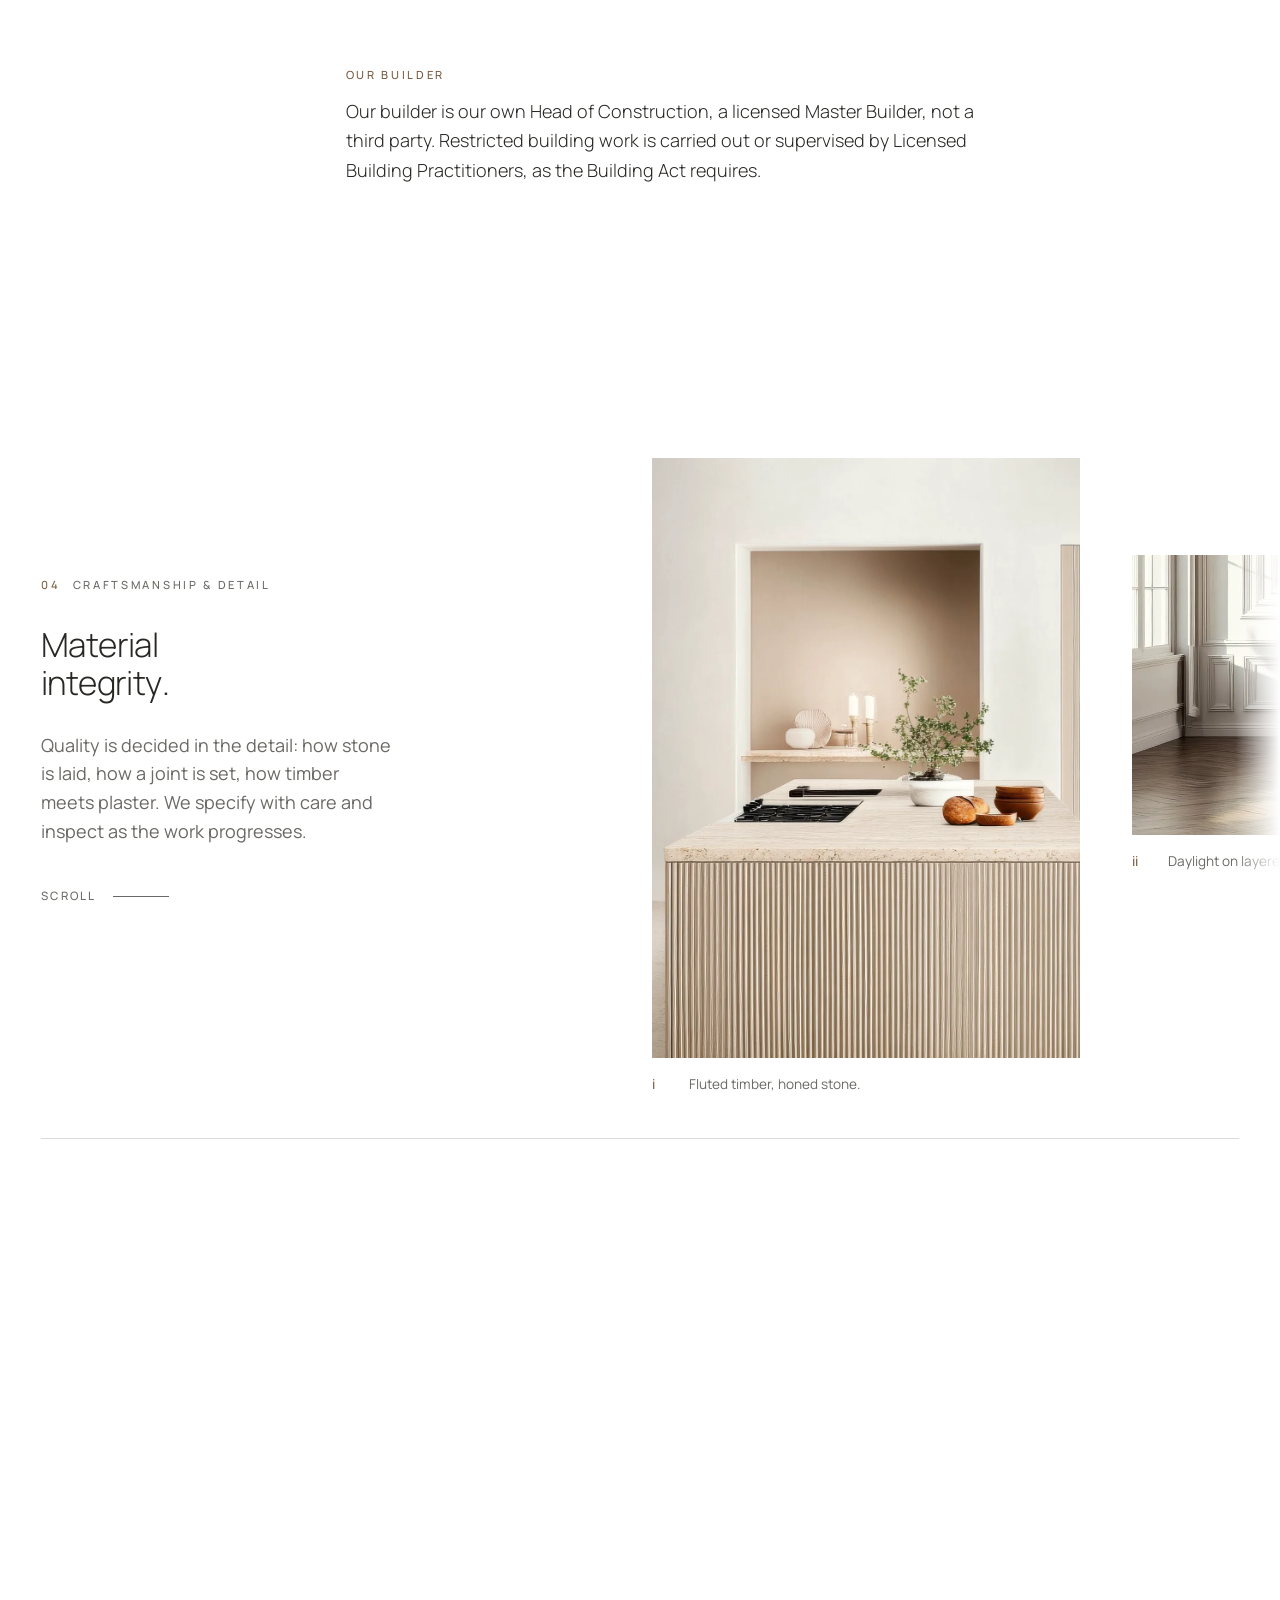
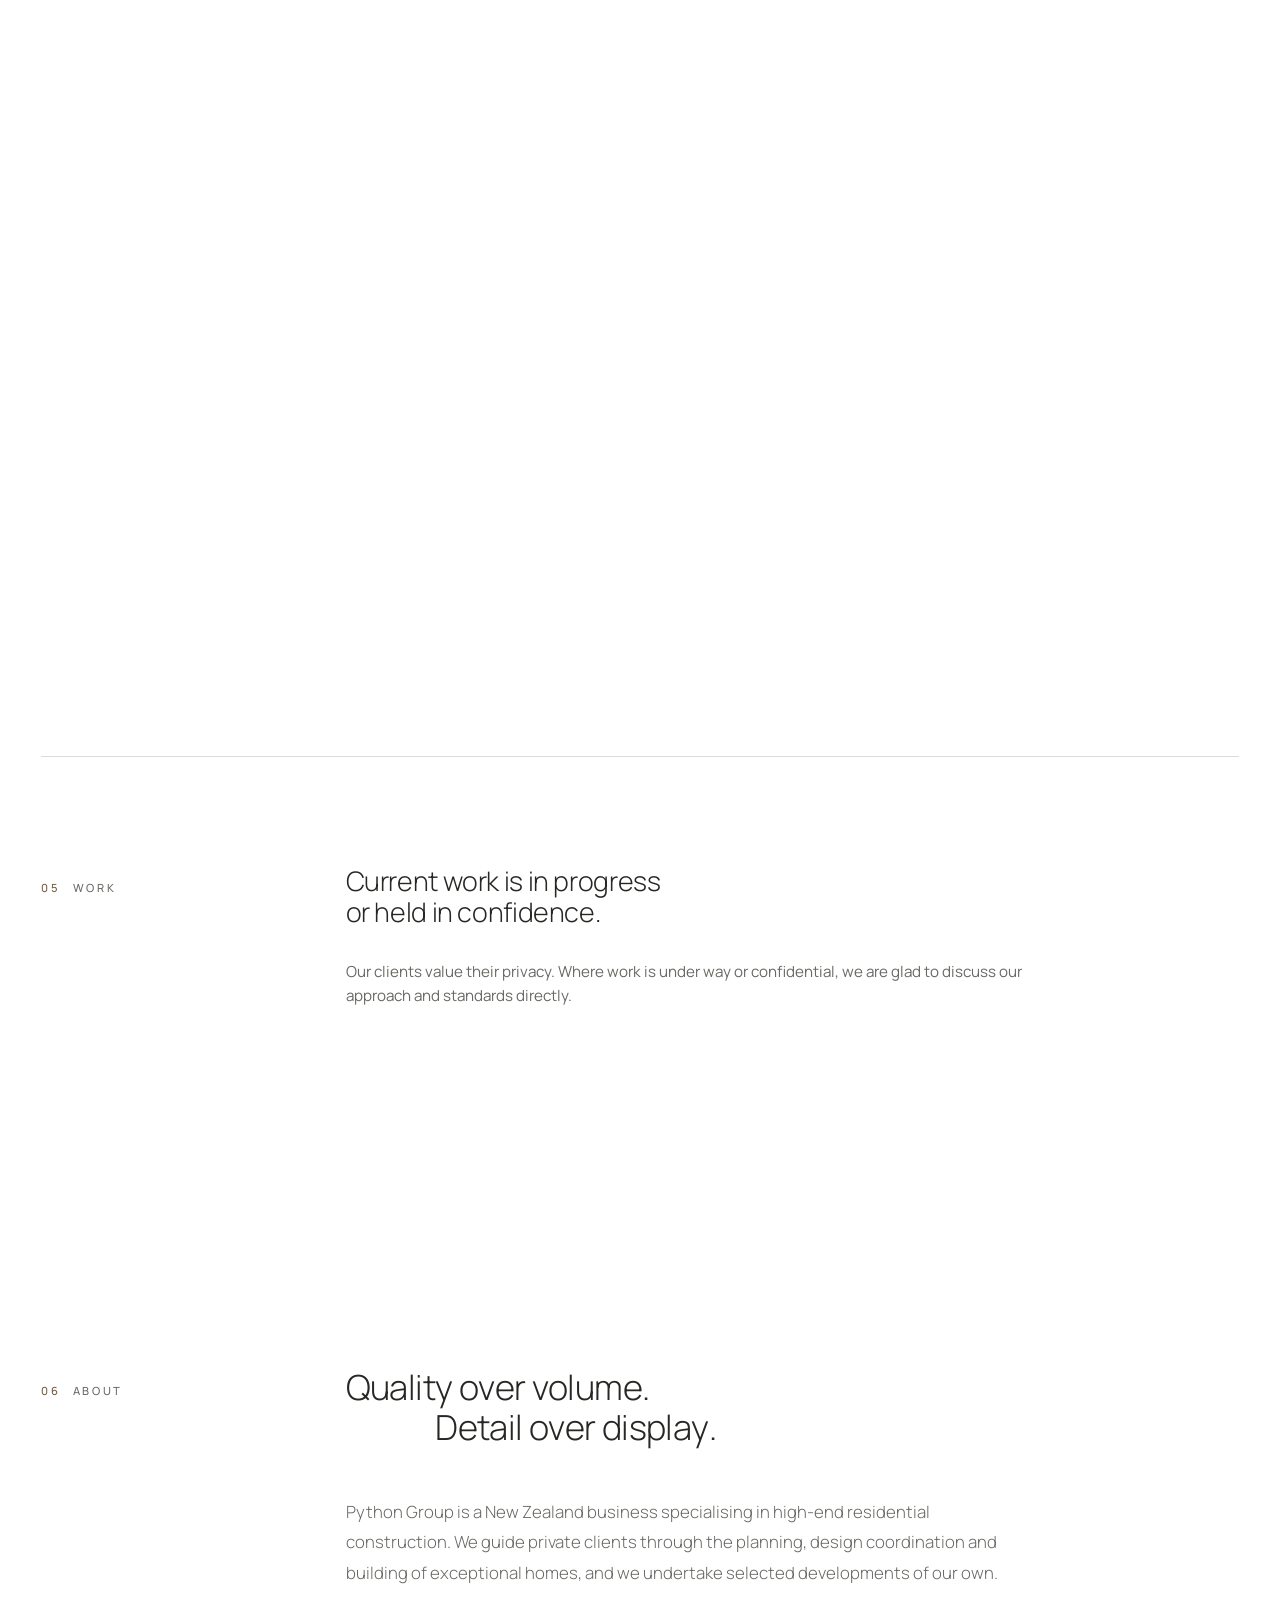
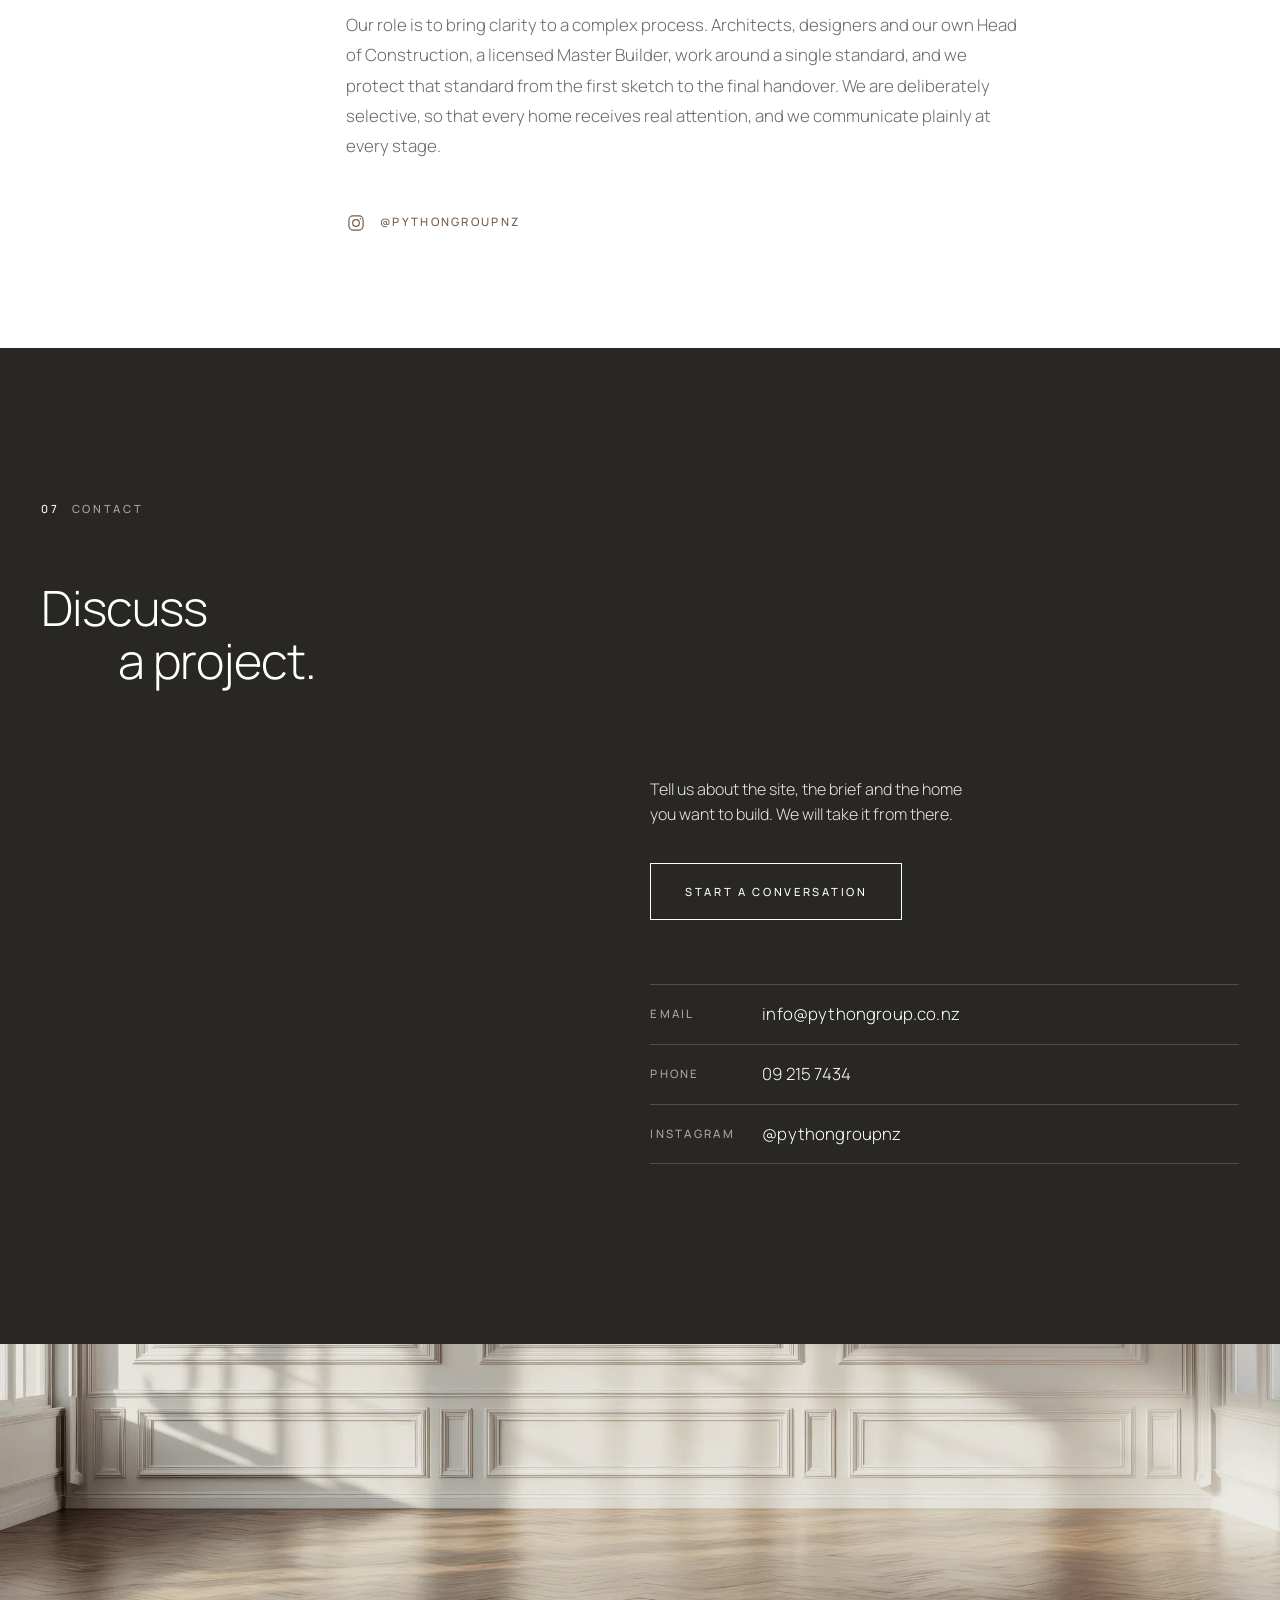
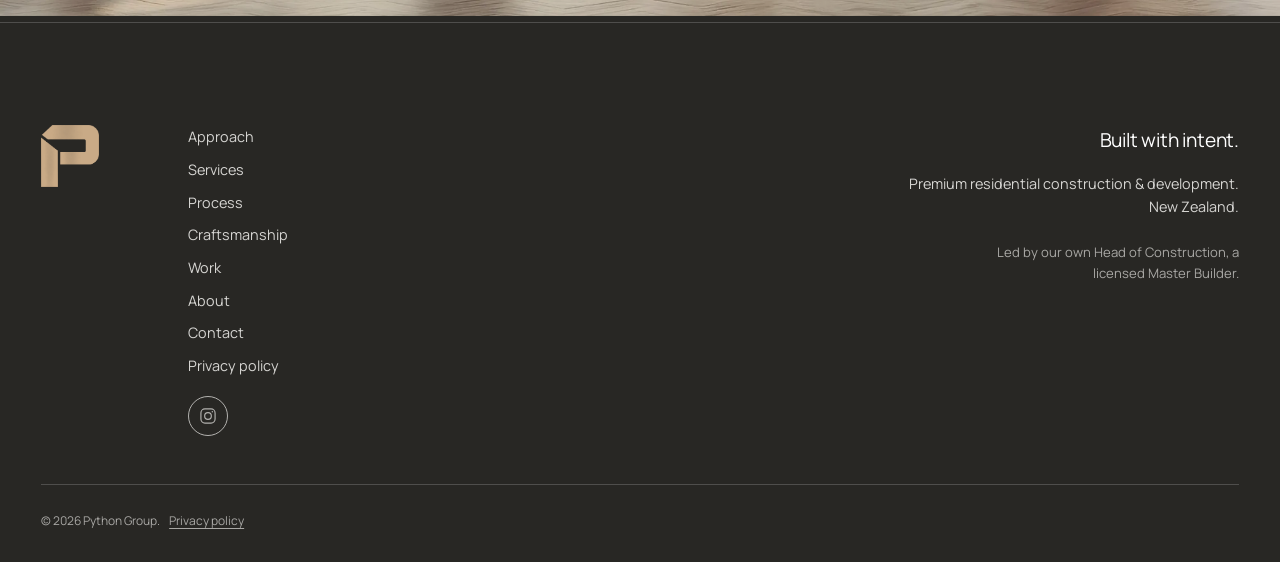
==== commit 4ce89e58: "Add files via upload" ====
--- a/index.html
+++ b/index.html
@@ -60,8 +60,10 @@
 
   <!-- Opening sequence -->
   <div class="intro" aria-hidden="true">
-    <img class="intro__mark" src="symbol.png" alt="" width="360" height="382">
-    <span class="intro__line"></span>
+    <img class="intro__mark intro__big" src="symbol-light.png" alt="" width="360" height="382">
+    <div class="intro__l"><span>Built</span></div>
+    <div class="intro__r"><span>with intent.</span></div>
+    <img class="intro__mark intro__small" src="symbol-light.png" alt="" width="360" height="382">
   </div>
 
   <!-- Navigation -->
--- a/styles.css
+++ b/styles.css
@@ -110,23 +110,30 @@
 /* 4. Opening sequence ------------------------------------------------------ */
 .intro { display: none; }
 .is-intro .intro {
-  display: grid; place-items: center; position: fixed; inset: 0; z-index: 200;
-  background: var(--white); clip-path: inset(0);
-}
-.intro__mark {
-  height: clamp(64px, 9vw, 96px); width: auto; mix-blend-mode: multiply;
-  opacity: 0; transform: translateY(14px);
-  animation: intro-in 1.1s .15s var(--ease) forwards;
-}
-.intro__line {
-  position: absolute; left: 50%; top: calc(50% + clamp(62px, 7vw, 88px));
-  width: min(180px, 34vw); height: 1px; background: var(--bronze);
-  transform: translateX(-50%) scaleX(0);
-  animation: intro-line 1.3s .35s var(--ease-io) forwards;
-}
-.intro.is-leaving { clip-path: inset(0 0 100% 0); transition: clip-path 1.15s var(--ease-io); }
-@keyframes intro-in { to { opacity: 1; transform: none; } }
-@keyframes intro-line { to { transform: translateX(-50%) scaleX(1); } }
+  display: block; position: fixed; inset: 0; z-index: 200; cursor: pointer;
+  background: var(--charcoal); color: var(--white); text-align: center;
+  transition: opacity .9s cubic-bezier(.4, 0, .2, 1);
+}
+.intro.is-leaving { opacity: 0; pointer-events: none; }
+.intro__mark { position: absolute; top: 50%; left: 50%; transform: translate(-50%, -50%); width: auto; opacity: 0; transition: opacity 1s cubic-bezier(.4, 0, .2, 1); }
+.intro__big { height: clamp(84px, 11vw, 132px); }
+.intro__small { height: clamp(34px, 3.6vw, 48px); }
+.intro.s1 .intro__big, .intro.s4 .intro__small { opacity: 1; }
+.intro__l, .intro__r {
+  position: absolute; top: 50%; width: 50%; opacity: 0; transform: translateY(-50%);
+  font-size: clamp(.85rem, 1.55vw, 1.35rem); font-weight: 300; letter-spacing: .3em; text-transform: uppercase; line-height: 1;
+  transition: opacity 1s cubic-bezier(.4, 0, .2, 1);
+}
+.intro__l { left: 0; text-align: left; }
+.intro__r { left: 50%; text-align: right; }
+.intro__l span, .intro__r span { position: absolute; top: 50%; display: block; white-space: nowrap; transition: all 1.1s cubic-bezier(.65, 0, .35, 1); }
+.intro__l span { left: var(--g); transform: translateY(-50%); }
+.intro__r span { right: var(--g); transform: translateY(-50%); }
+.intro.s2 .intro__l, .intro.s2 .intro__r { opacity: 1; }
+.intro.s3 .intro__l span { left: calc(100% - .3em); transform: translate(-100%, -50%); padding-right: .9em; }
+.intro.s3 .intro__r span { right: calc(100% - .3em); transform: translate(100%, -50%); padding-left: .9em; }
+.intro.s3 .intro__l span { padding-right: .2em; }
+.intro.s3 .intro__r span { padding-left: .2em; }
 
 /* 5. Header + menu --------------------------------------------------------- */
 .site-header {
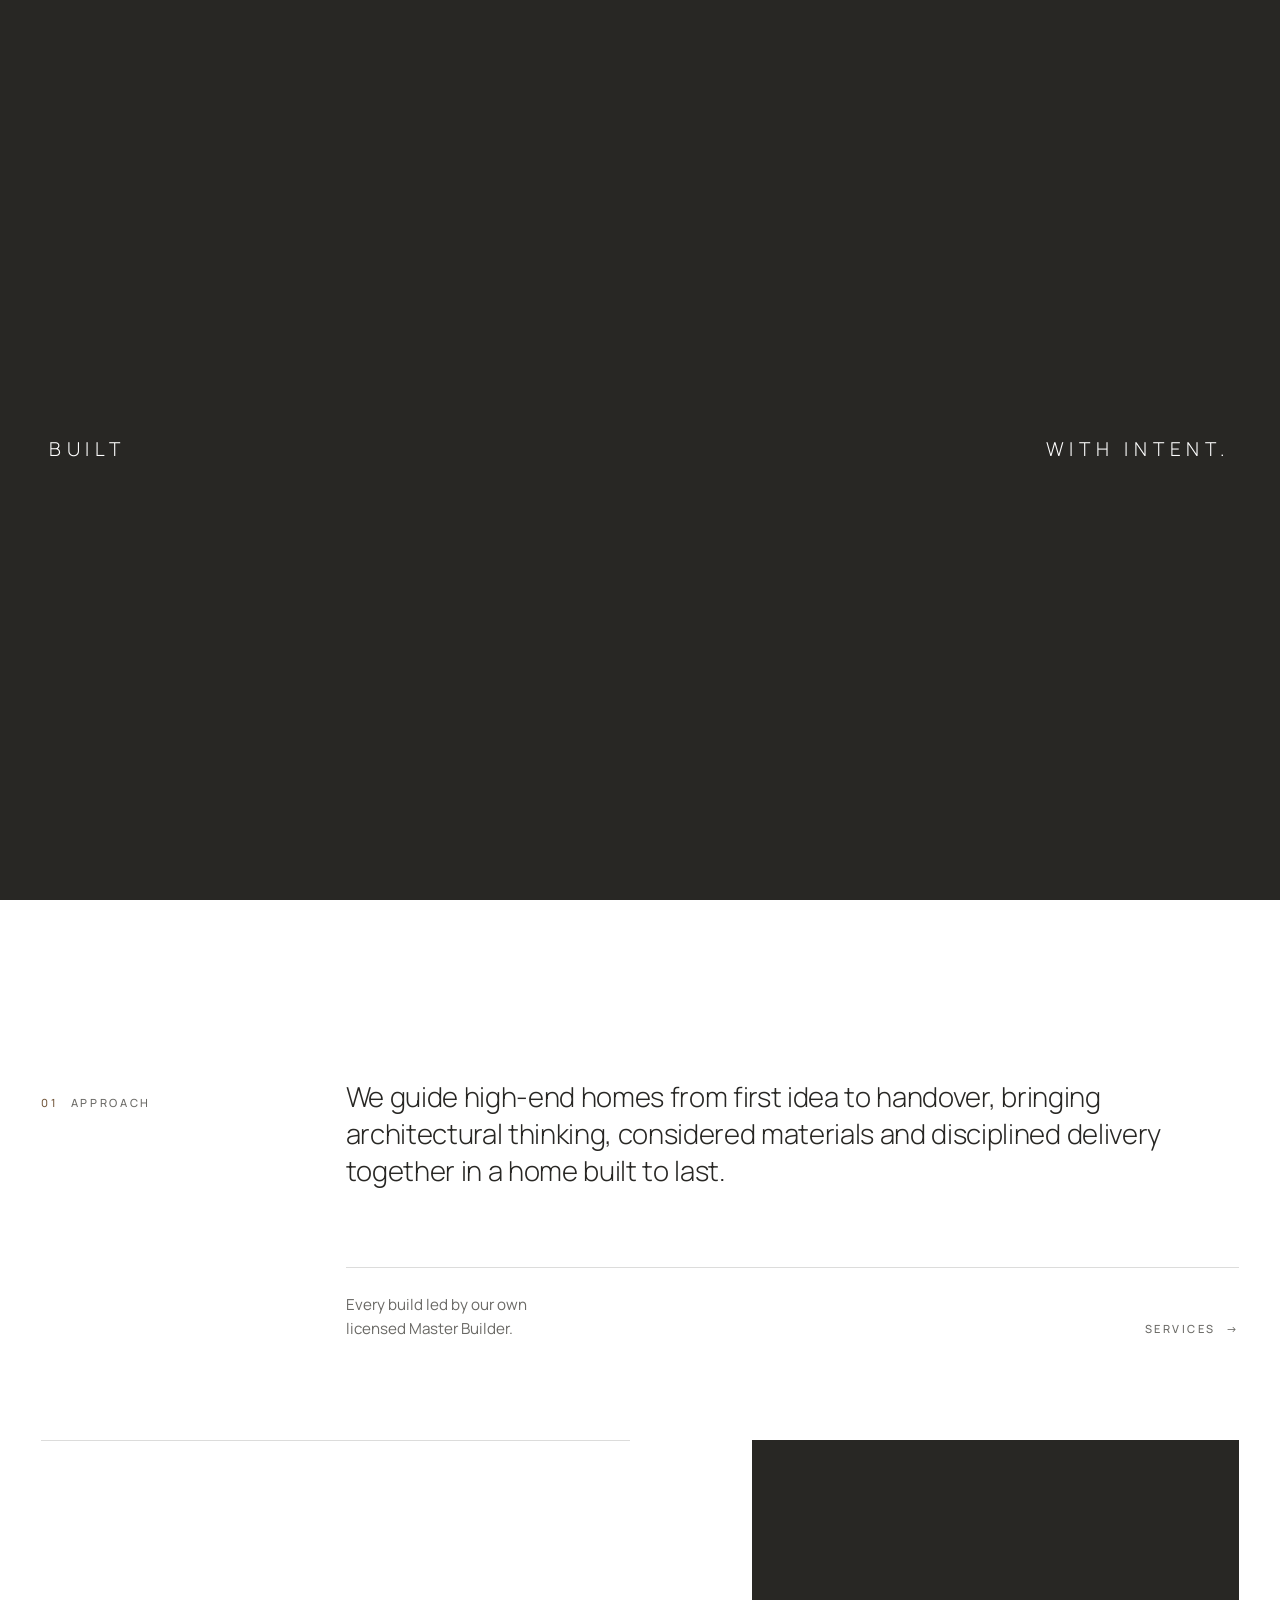
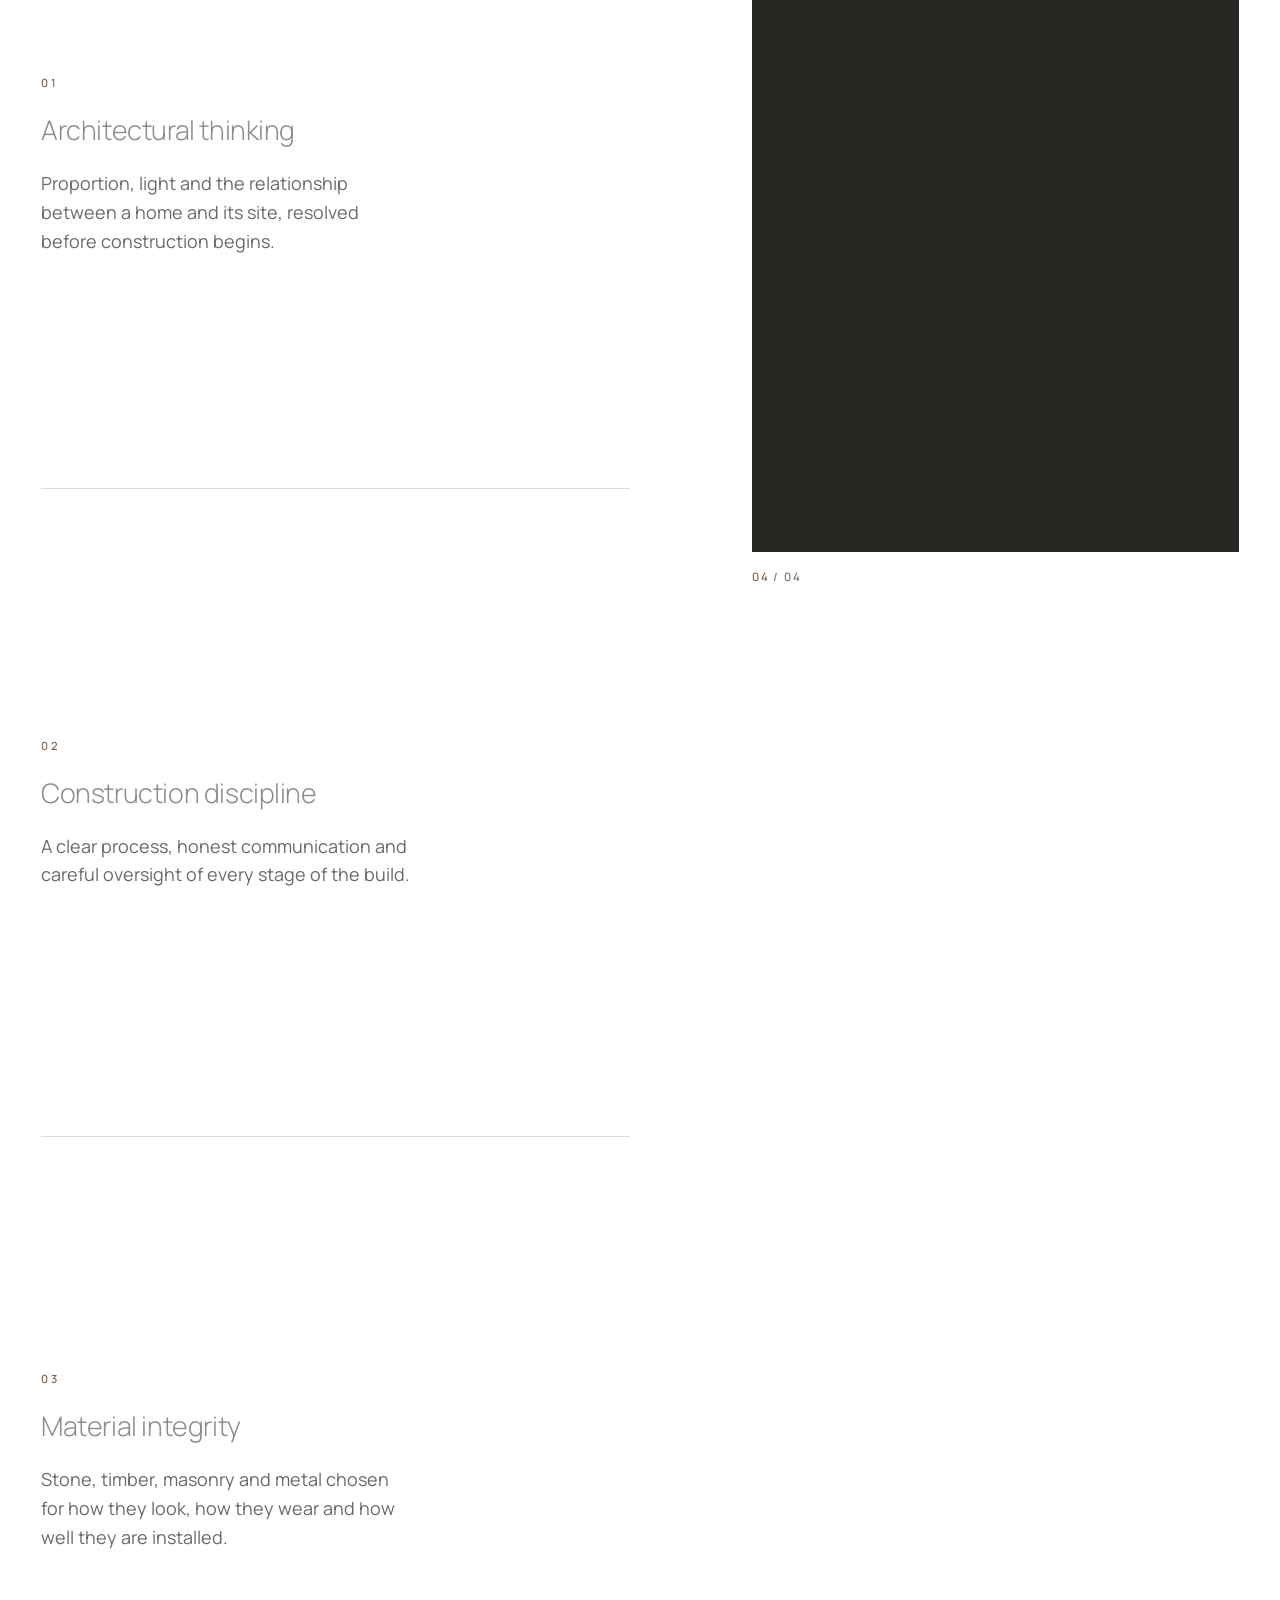
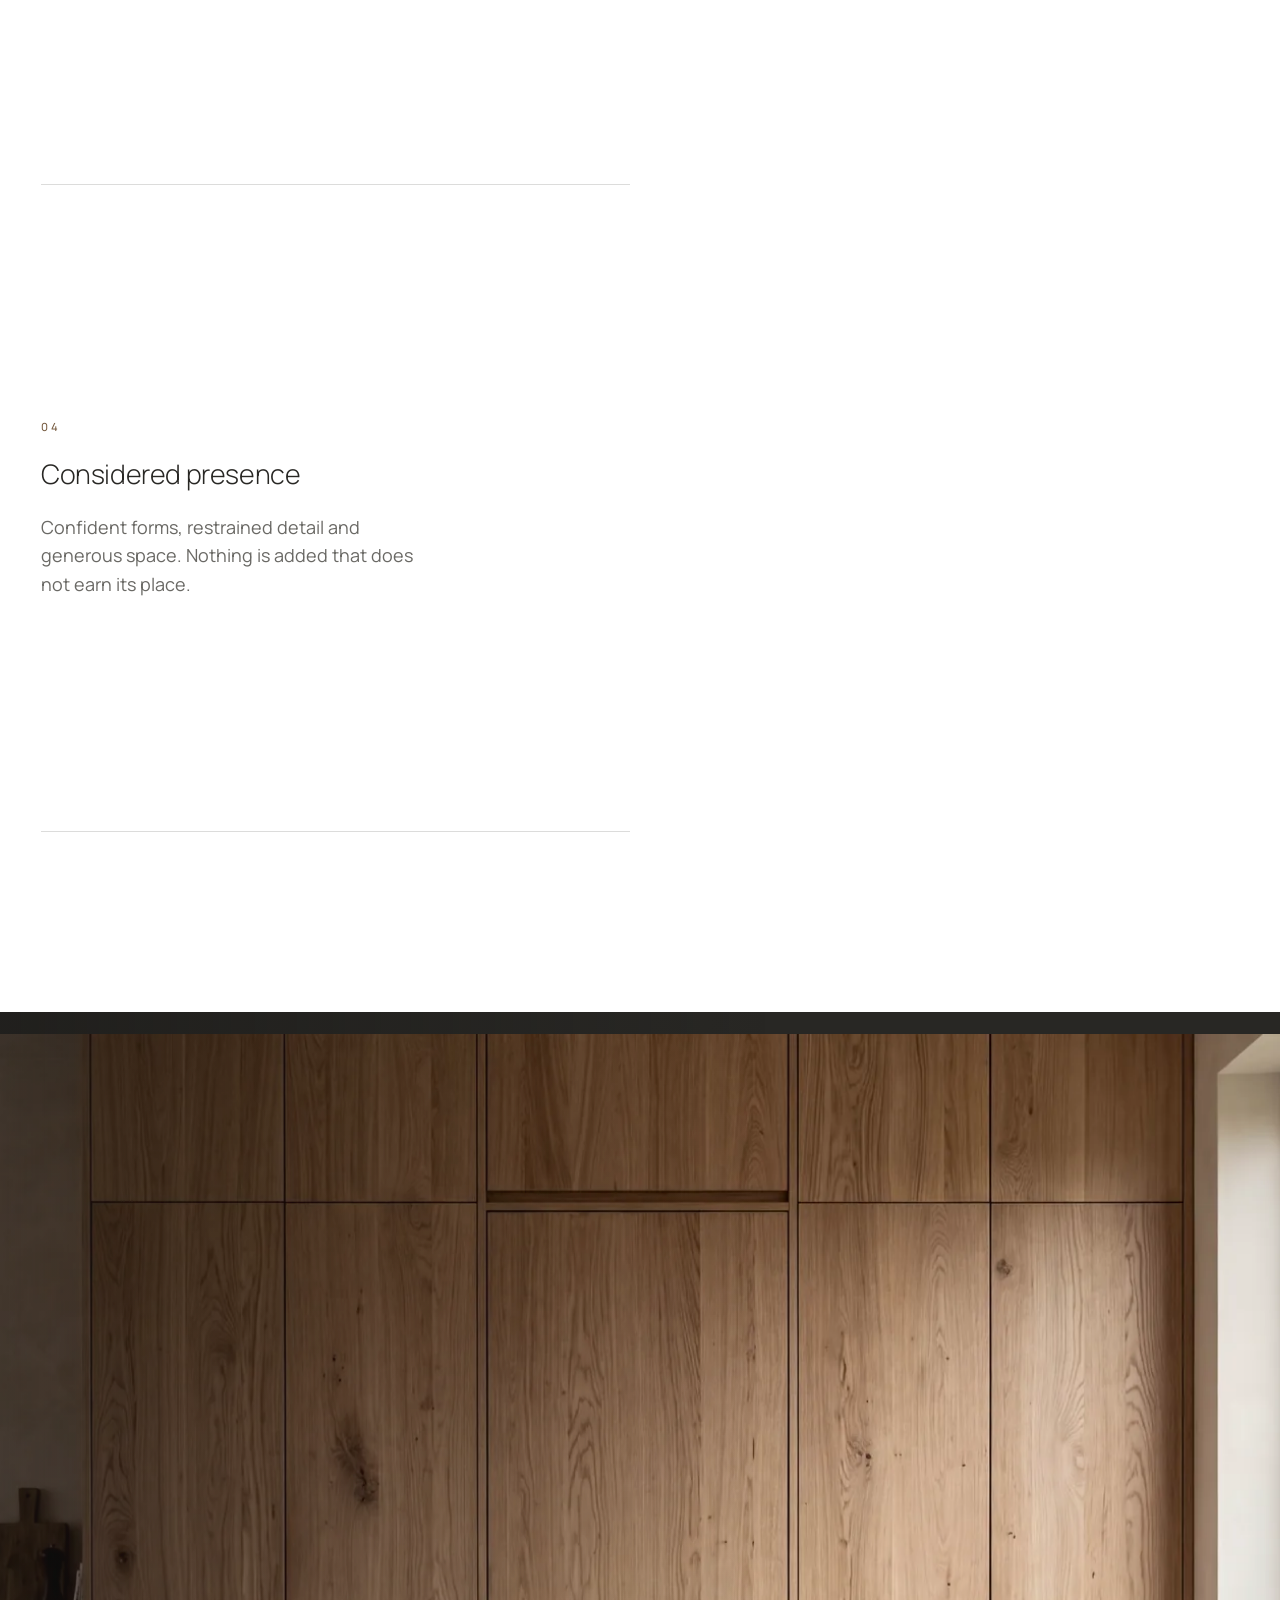
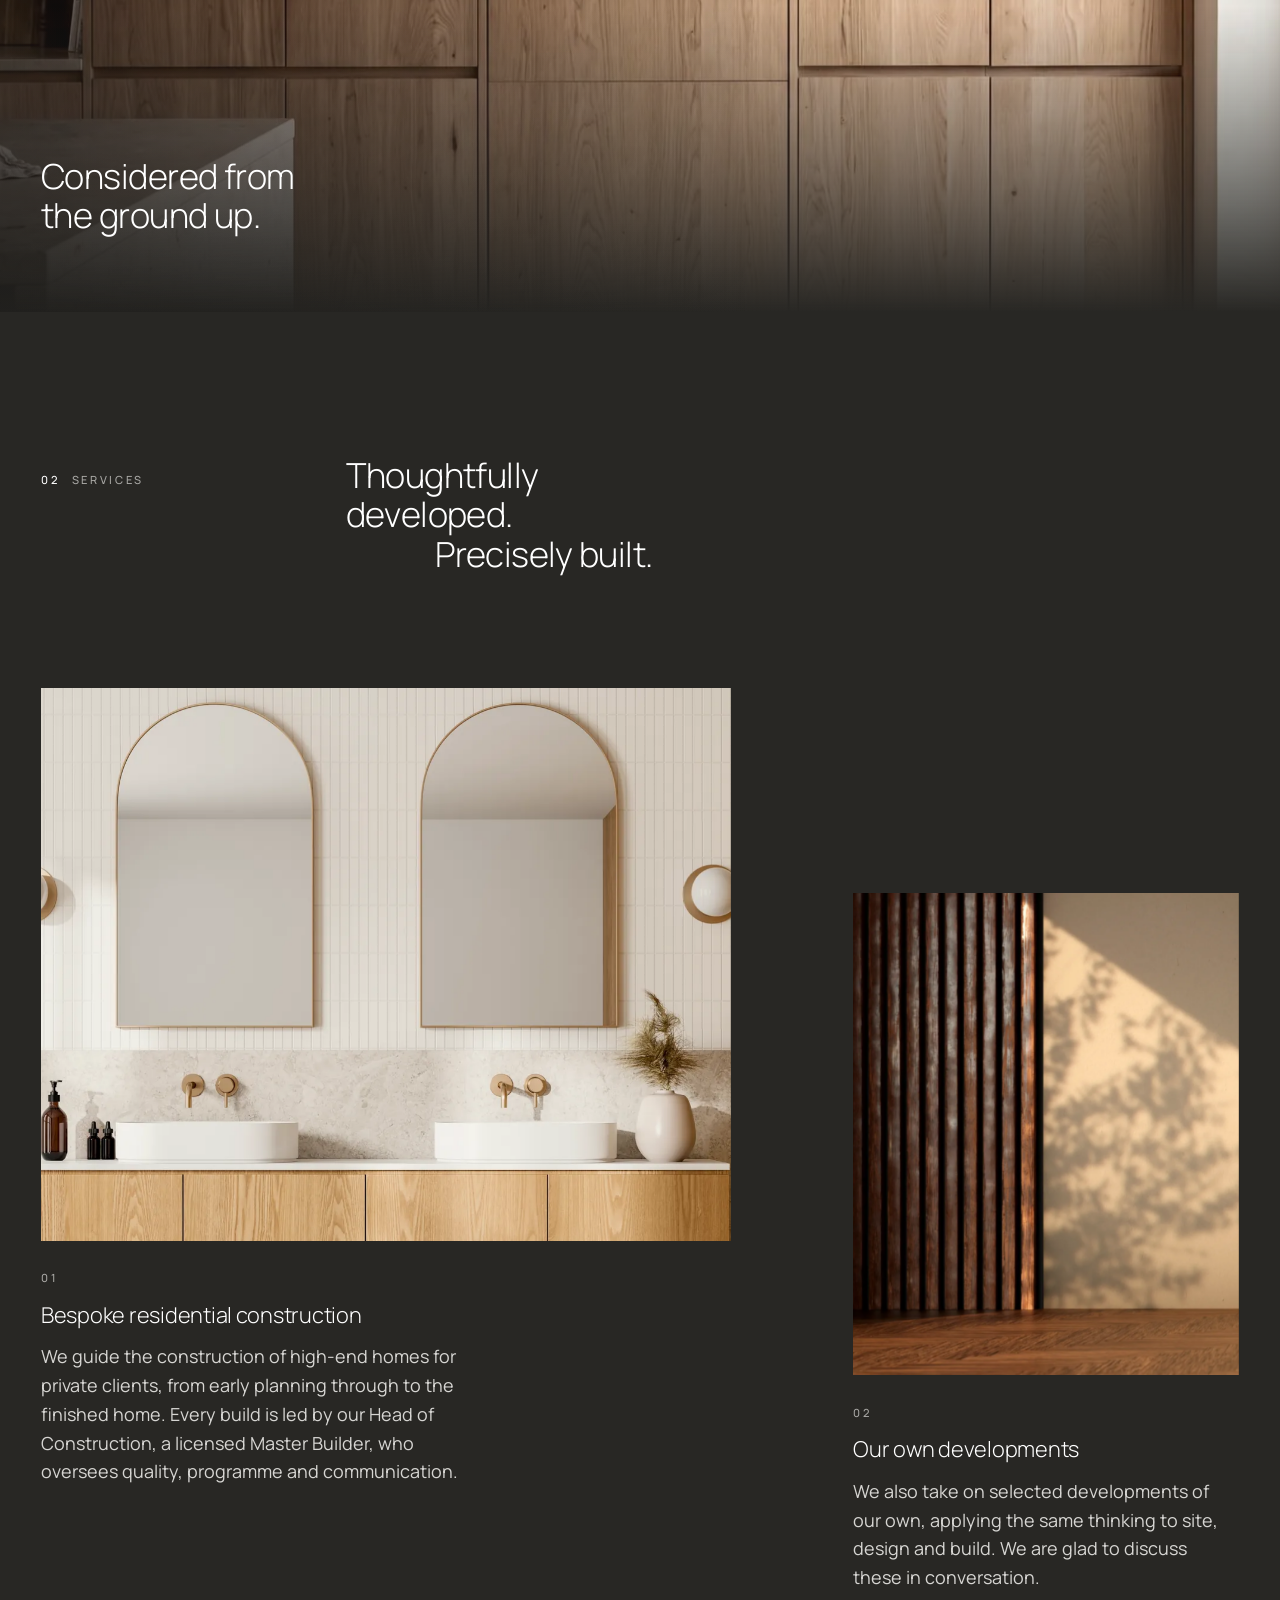
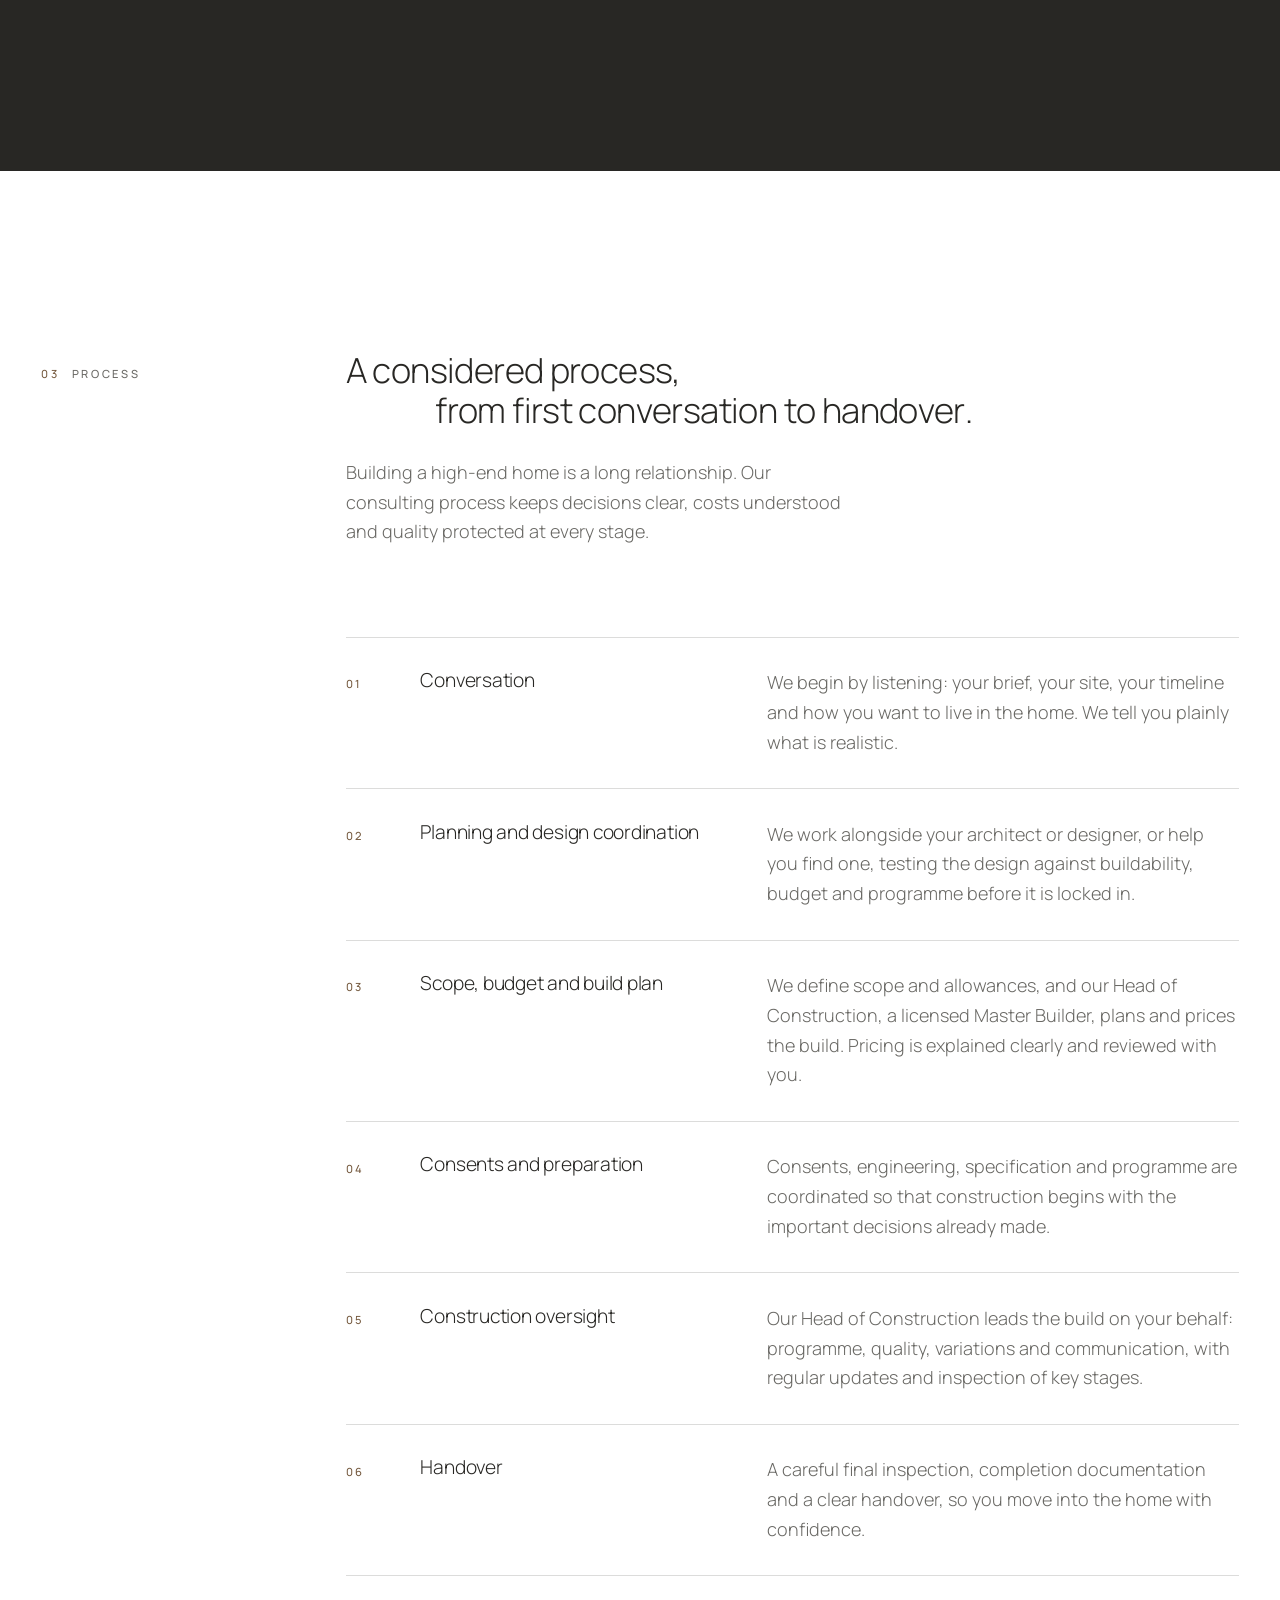
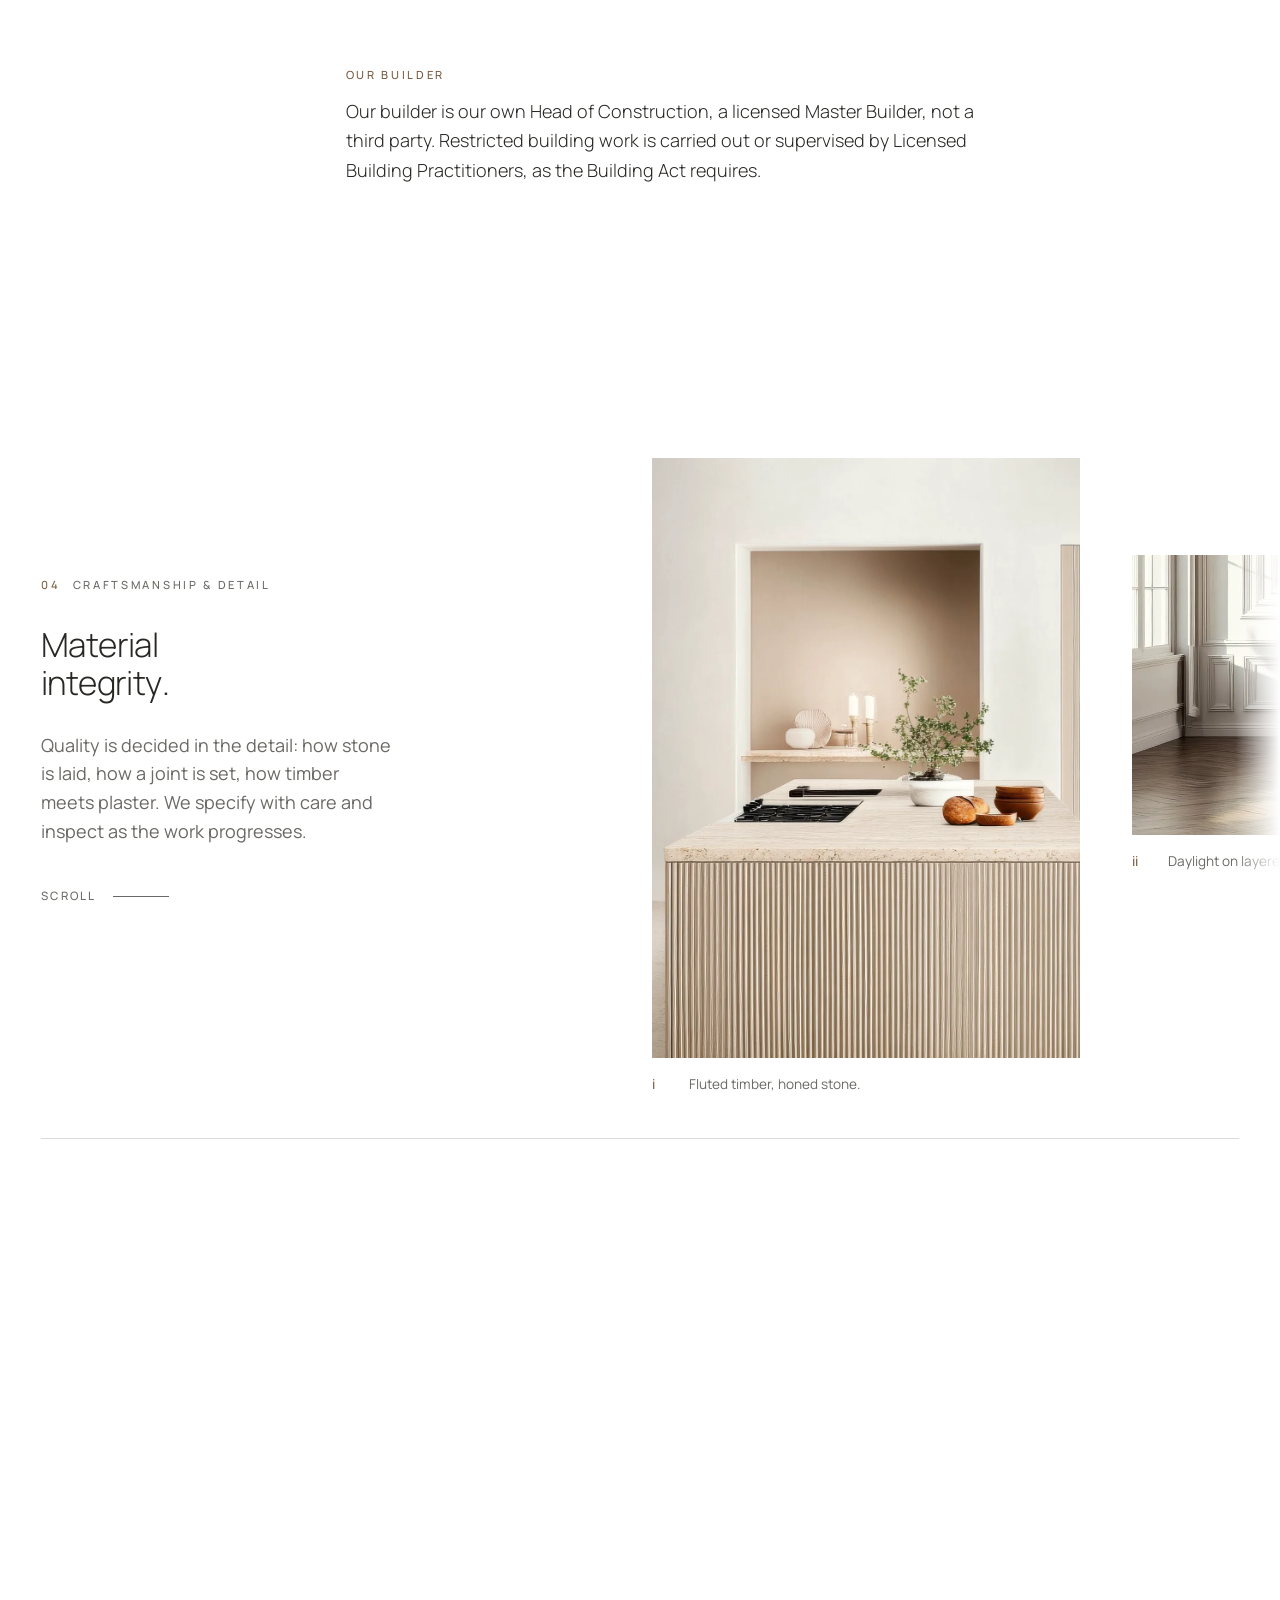
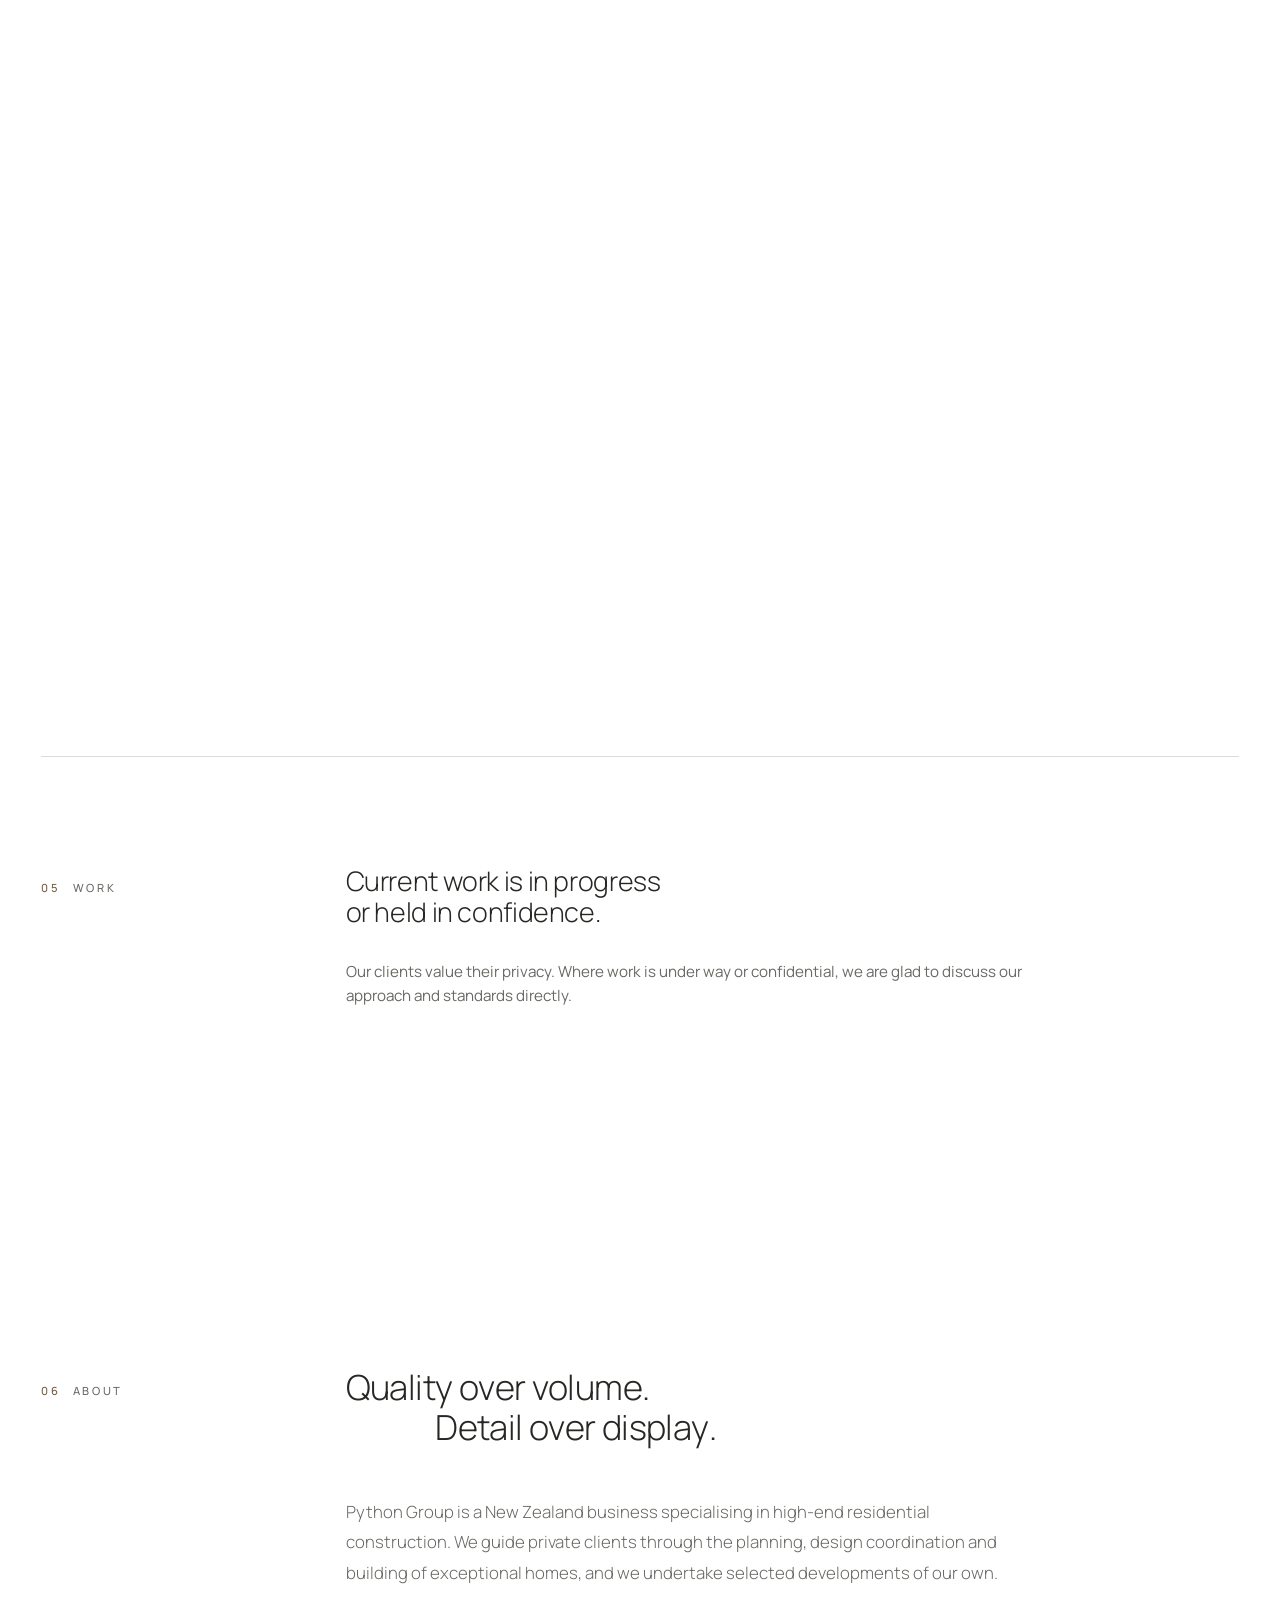
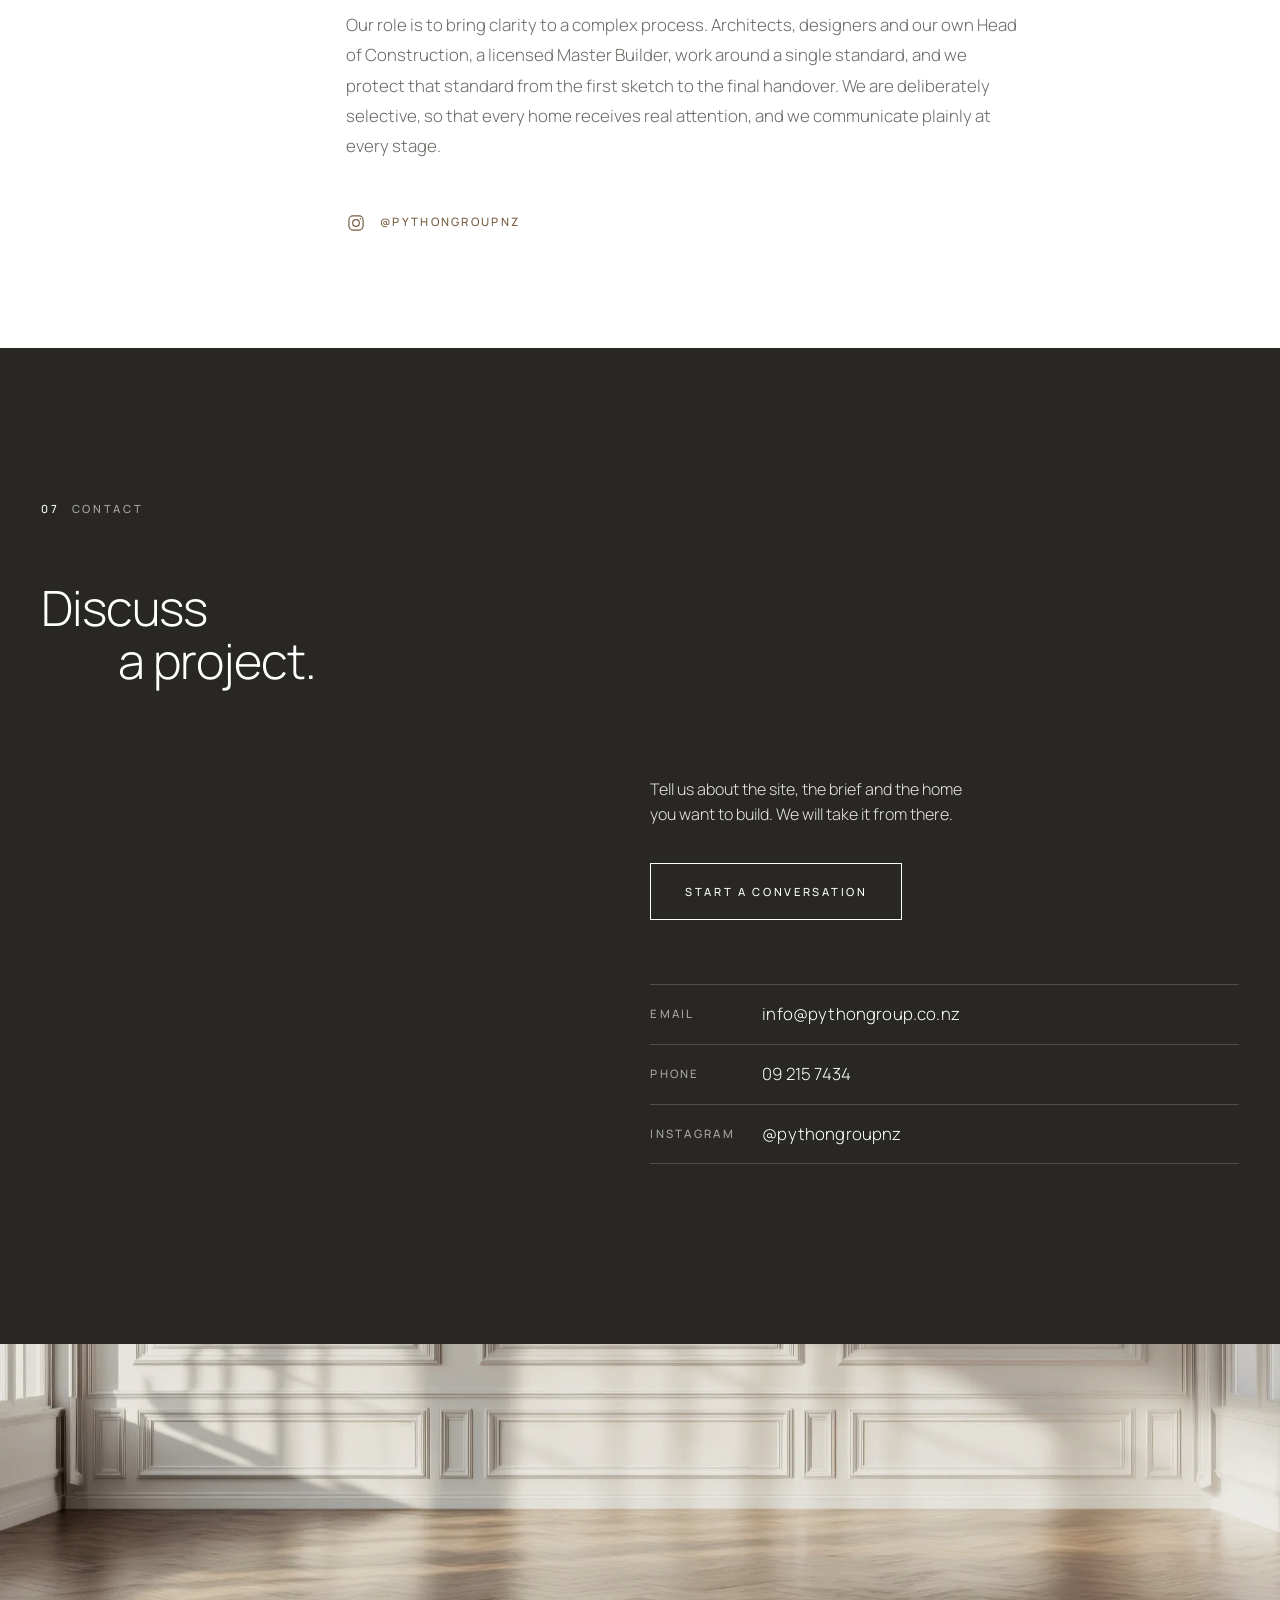
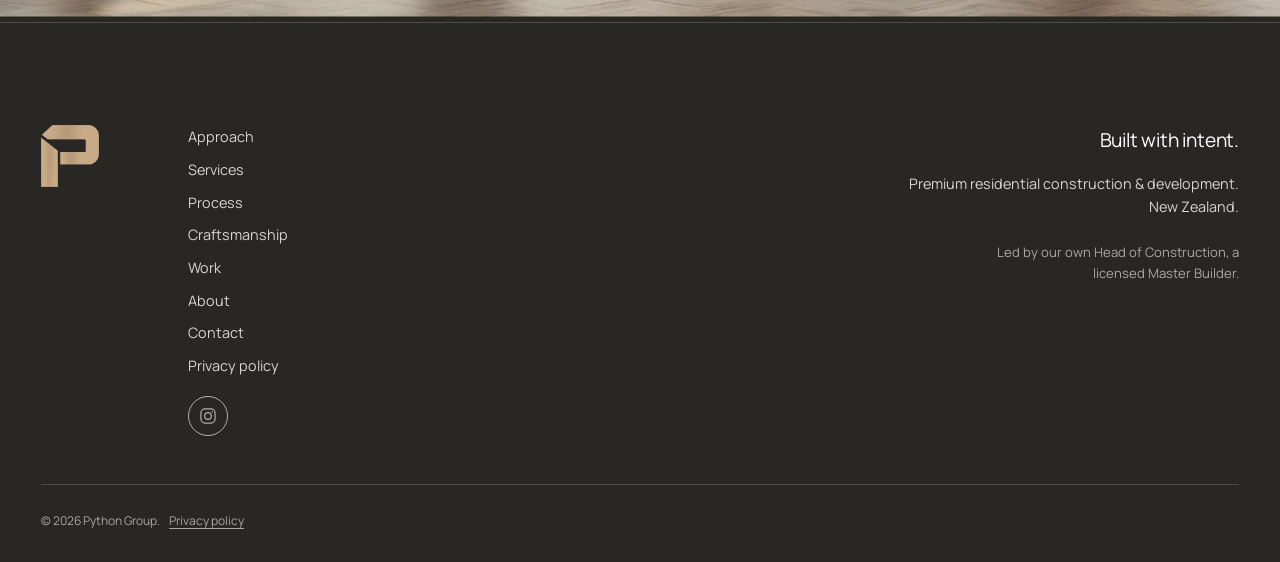
==== commit 51f4e092: "Add files via upload" ====
--- a/index.html
+++ b/index.html
@@ -61,8 +61,7 @@
   <!-- Opening sequence -->
   <div class="intro" aria-hidden="true">
     <img class="intro__mark intro__big" src="symbol-light.png" alt="" width="360" height="382">
-    <div class="intro__l"><span>Built</span></div>
-    <div class="intro__r"><span>with intent.</span></div>
+    <div class="intro__phrase"><span>Built</span><span>with intent.</span></div>
     <img class="intro__mark intro__small" src="symbol-light.png" alt="" width="360" height="382">
   </div>
 
--- a/styles.css
+++ b/styles.css
@@ -119,21 +119,16 @@
 .intro__big { height: clamp(84px, 11vw, 132px); }
 .intro__small { height: clamp(34px, 3.6vw, 48px); }
 .intro.s1 .intro__big, .intro.s4 .intro__small { opacity: 1; }
-.intro__l, .intro__r {
-  position: absolute; top: 50%; width: 50%; opacity: 0; transform: translateY(-50%);
-  font-size: clamp(.85rem, 1.55vw, 1.35rem); font-weight: 300; letter-spacing: .3em; text-transform: uppercase; line-height: 1;
-  transition: opacity 1s cubic-bezier(.4, 0, .2, 1);
-}
-.intro__l { left: 0; text-align: left; }
-.intro__r { left: 50%; text-align: right; }
-.intro__l span, .intro__r span { position: absolute; top: 50%; display: block; white-space: nowrap; transition: all 1.1s cubic-bezier(.65, 0, .35, 1); }
-.intro__l span { left: var(--g); transform: translateY(-50%); }
-.intro__r span { right: var(--g); transform: translateY(-50%); }
-.intro.s2 .intro__l, .intro.s2 .intro__r { opacity: 1; }
-.intro.s3 .intro__l span { left: calc(100% - .3em); transform: translate(-100%, -50%); padding-right: .9em; }
-.intro.s3 .intro__r span { right: calc(100% - .3em); transform: translate(100%, -50%); padding-left: .9em; }
-.intro.s3 .intro__l span { padding-right: .2em; }
-.intro.s3 .intro__r span { padding-left: .2em; }
+.intro__phrase {
+  position: absolute; top: 50%; left: 50%; transform: translate(-50%, -50%); display: flex; align-items: baseline; gap: .8em;
+  font-size: clamp(.85rem, 1.5vw, 1.3rem); font-weight: 300; letter-spacing: .3em; text-transform: uppercase; line-height: 1; white-space: nowrap;
+  opacity: 0; transition: opacity 1.1s cubic-bezier(.4, 0, .2, 1);
+}
+.intro.s2 .intro__phrase { opacity: 1; }
+.intro__phrase span { display: block; will-change: transform; margin-right: -.3em; transition: transform 1.6s cubic-bezier(.77, 0, .175, 1); }
+.intro__phrase span:first-child { transform: translate3d(var(--lx, -30vw), 0, 0); }
+.intro__phrase span:last-child { transform: translate3d(var(--rx, 30vw), 0, 0); }
+.intro.s3 .intro__phrase span { transform: translate3d(0, 0, 0); }
 
 /* 5. Header + menu --------------------------------------------------------- */
 .site-header {
@@ -651,3 +646,6 @@
   .site-footer__about { justify-self: start; text-align: left; align-items: flex-start; }
   .site-footer__about .site-footer__lbp { margin-left: 0; }
 }
+
+/* Mobile header: P centred, Menu only (Enquire lives in the menu and contact section) */
+@media (max-width: 720px) { .site-header .site-header__actions .link-quiet { display: none; } }
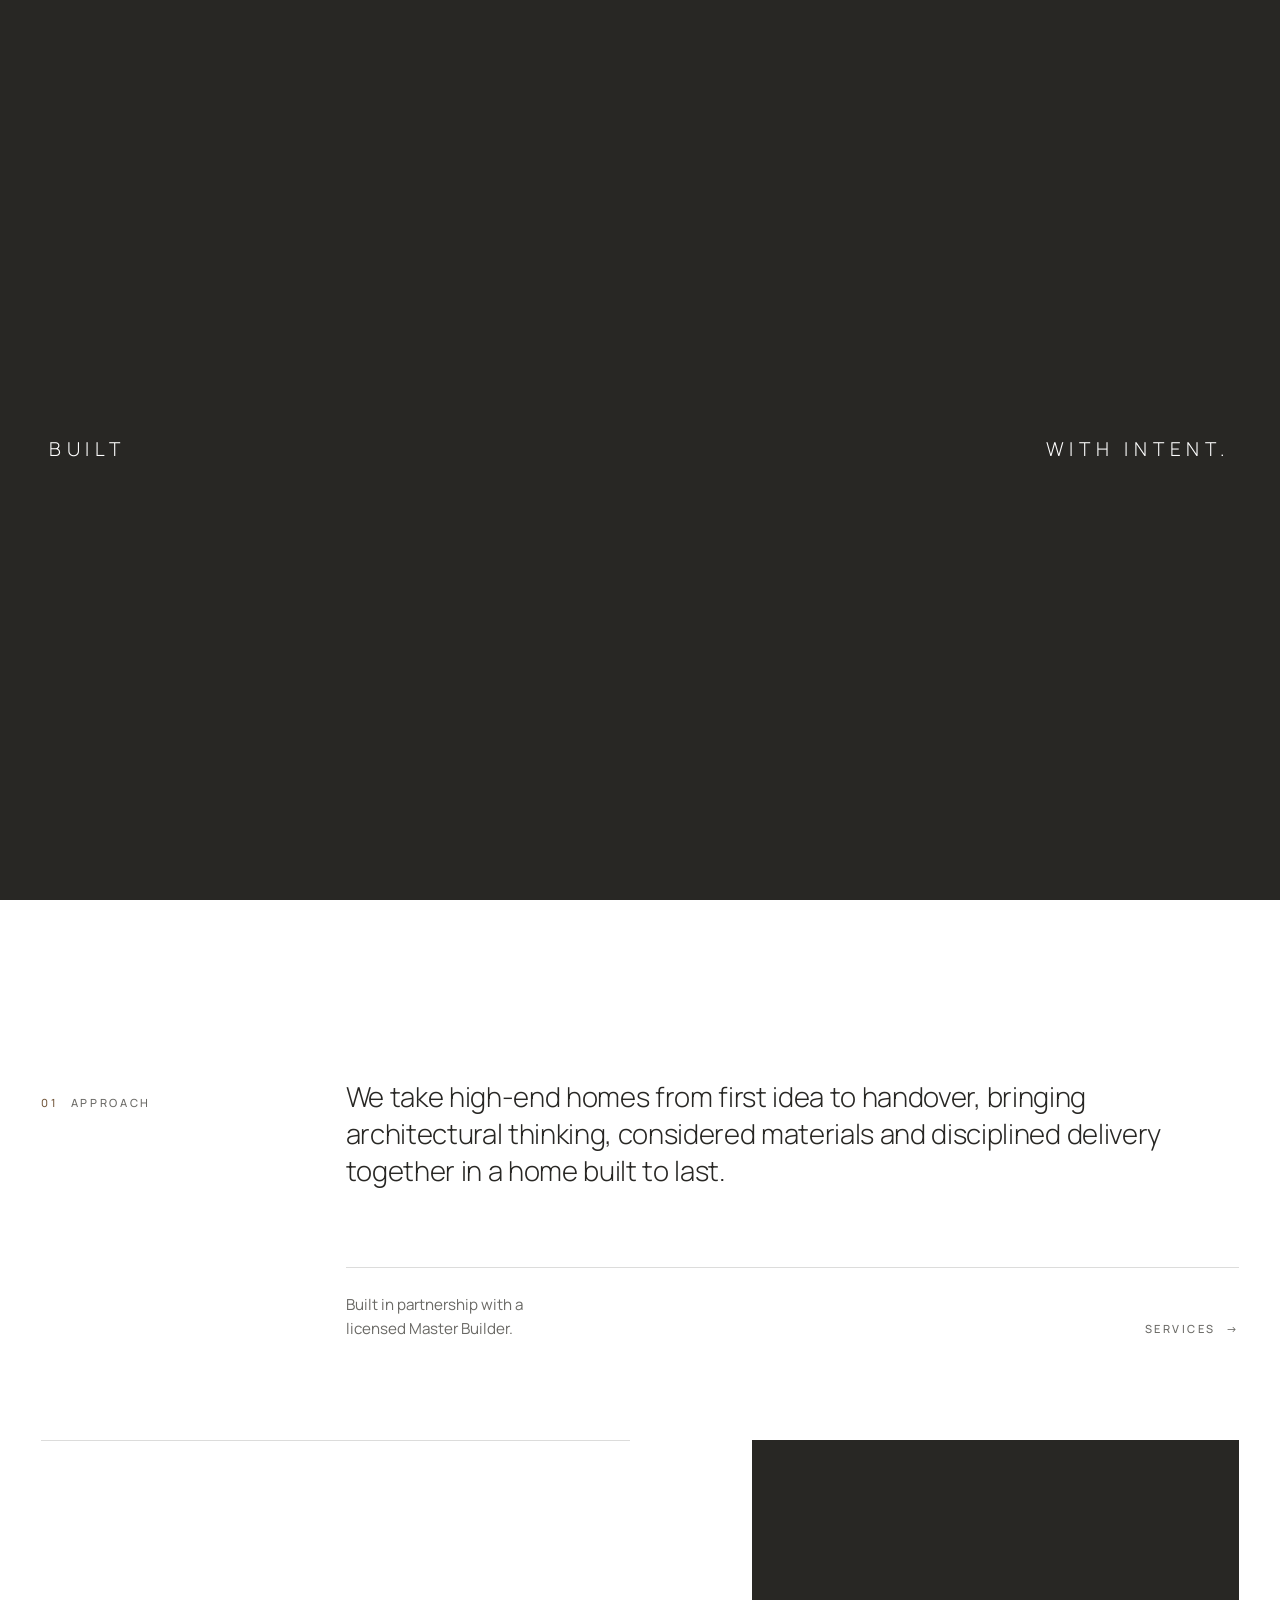
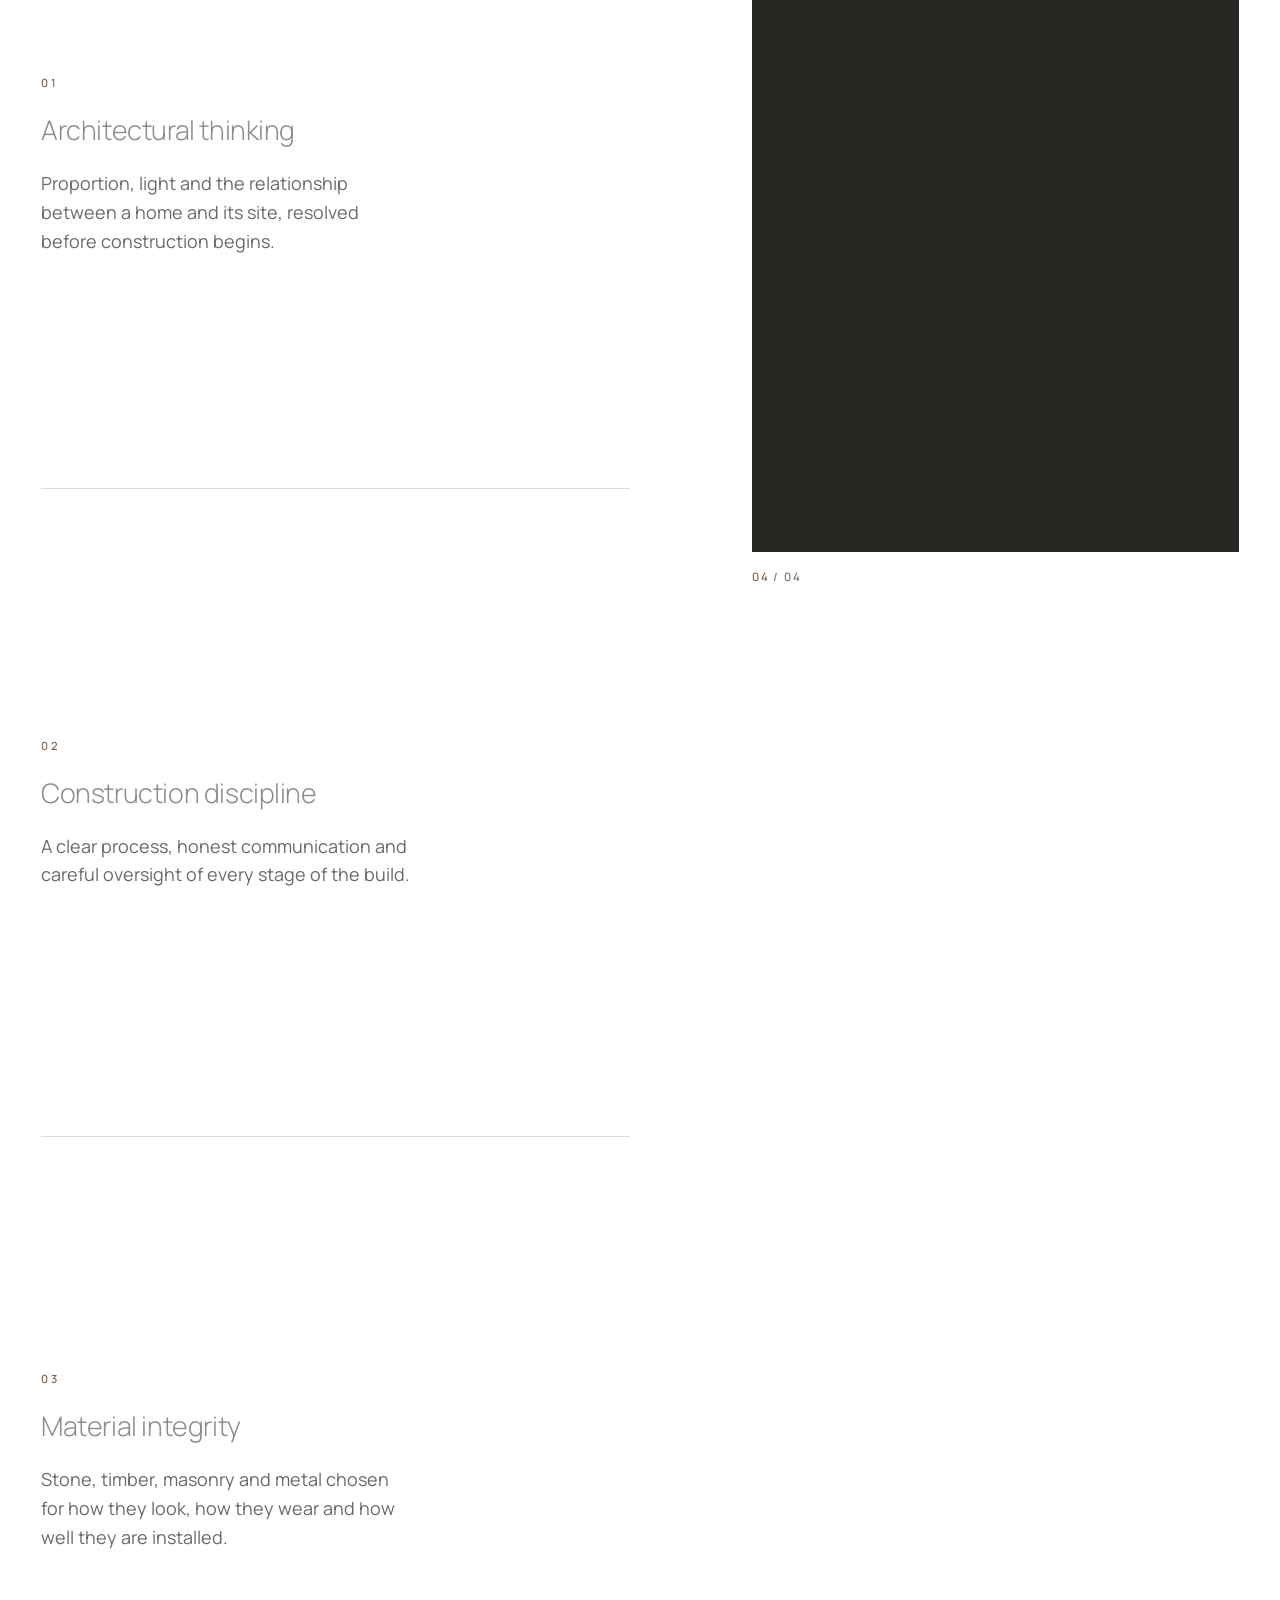
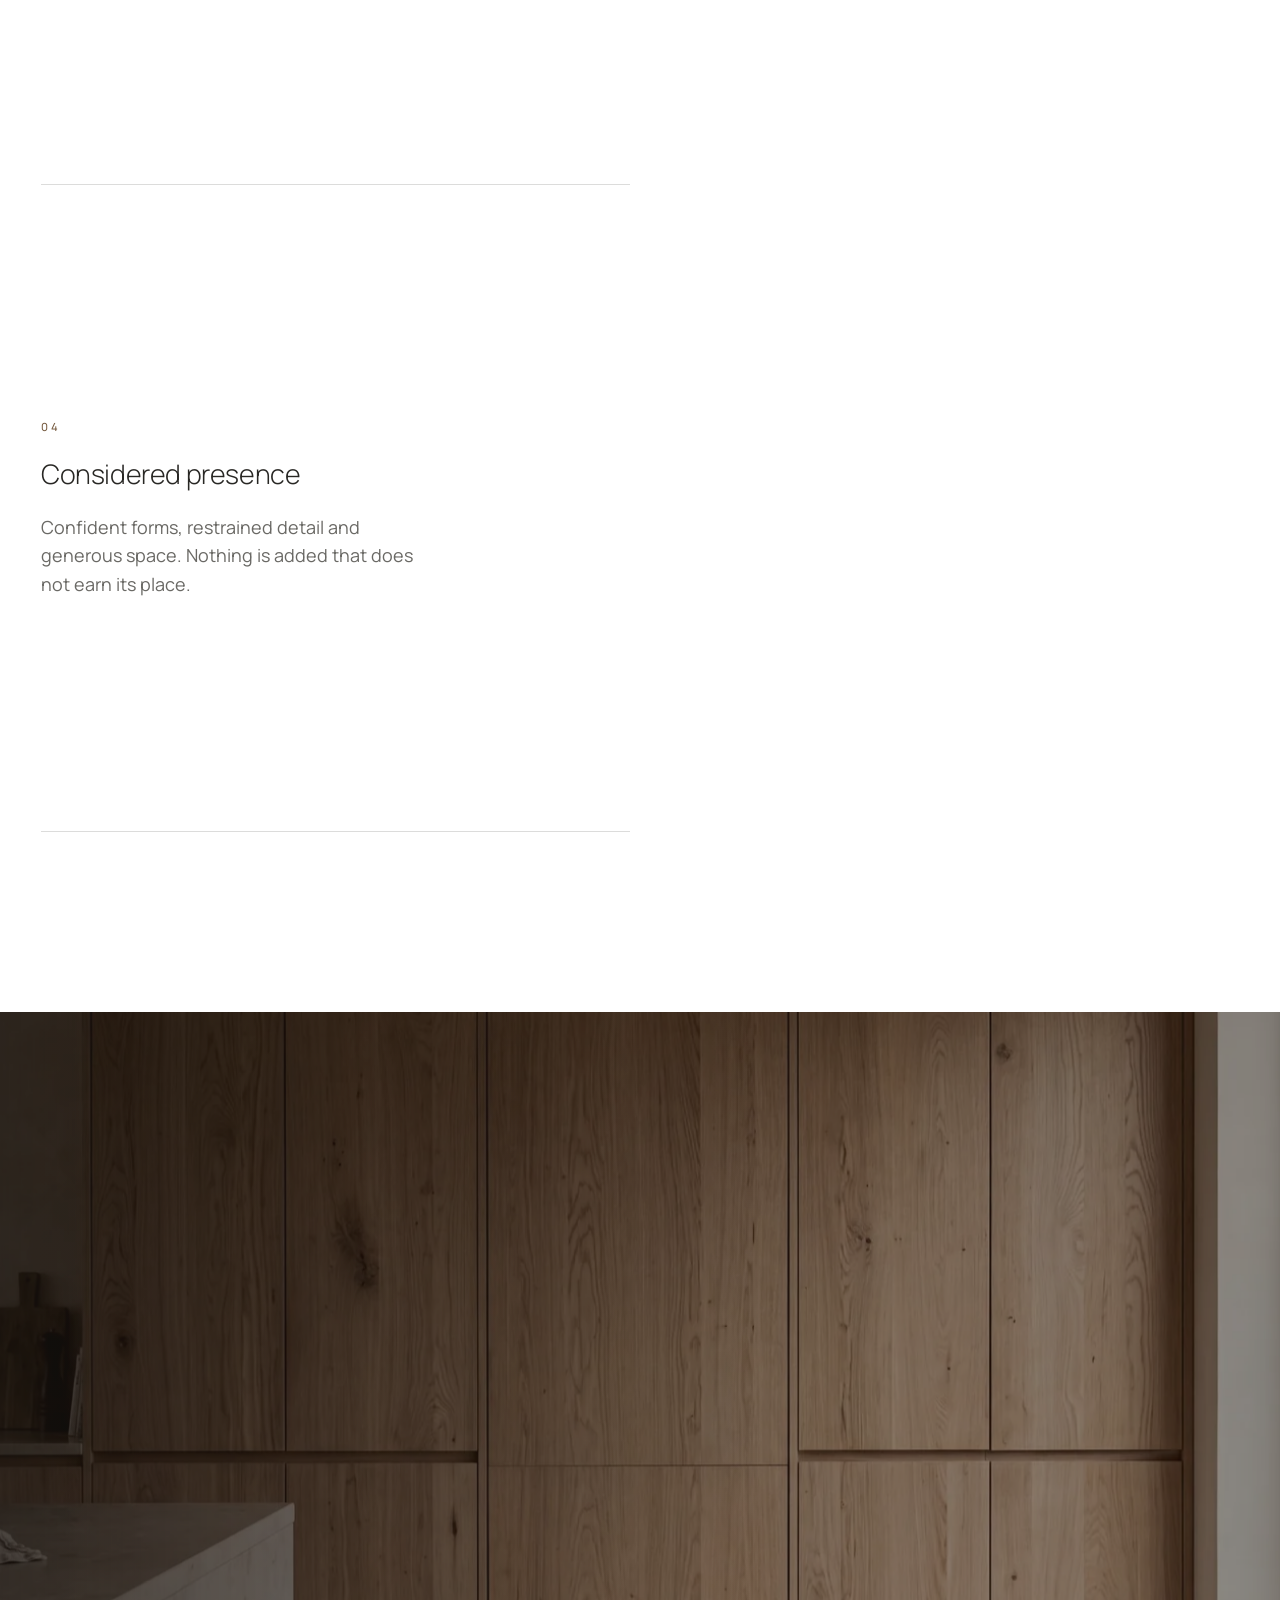
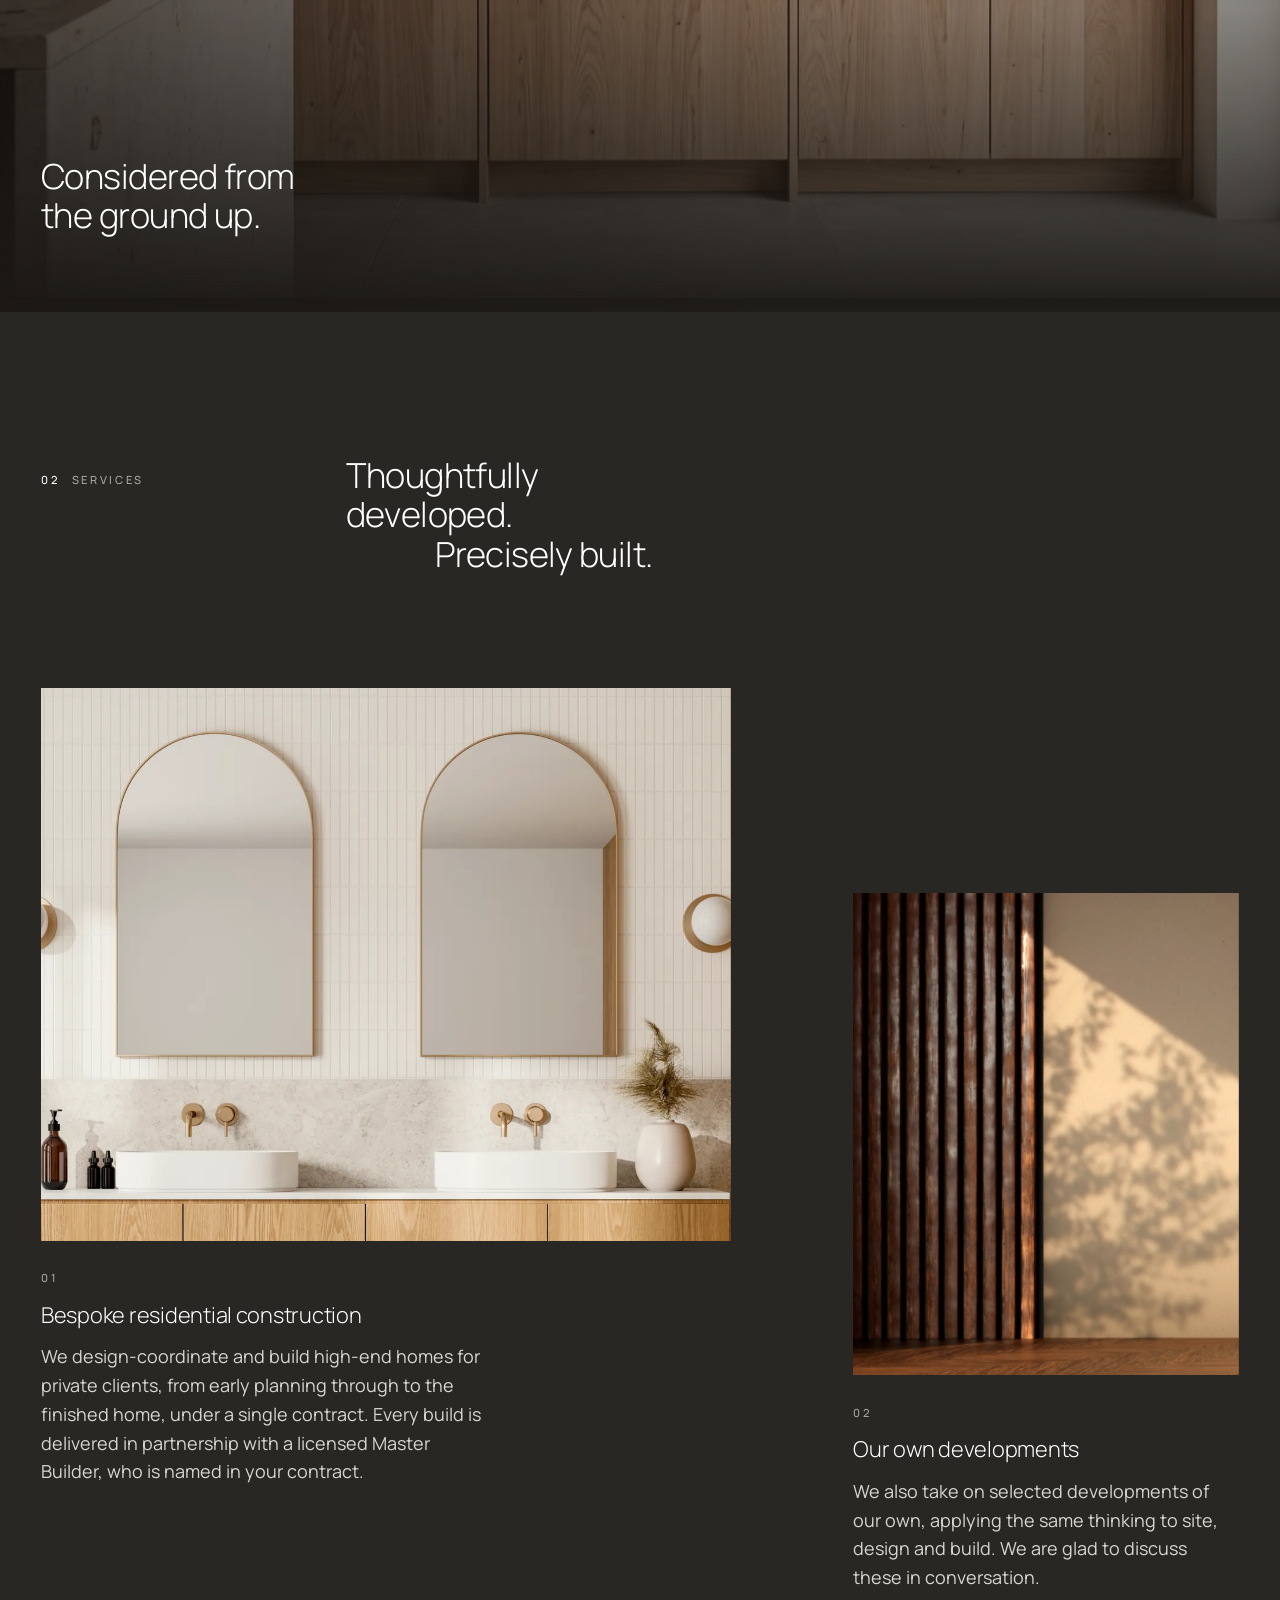
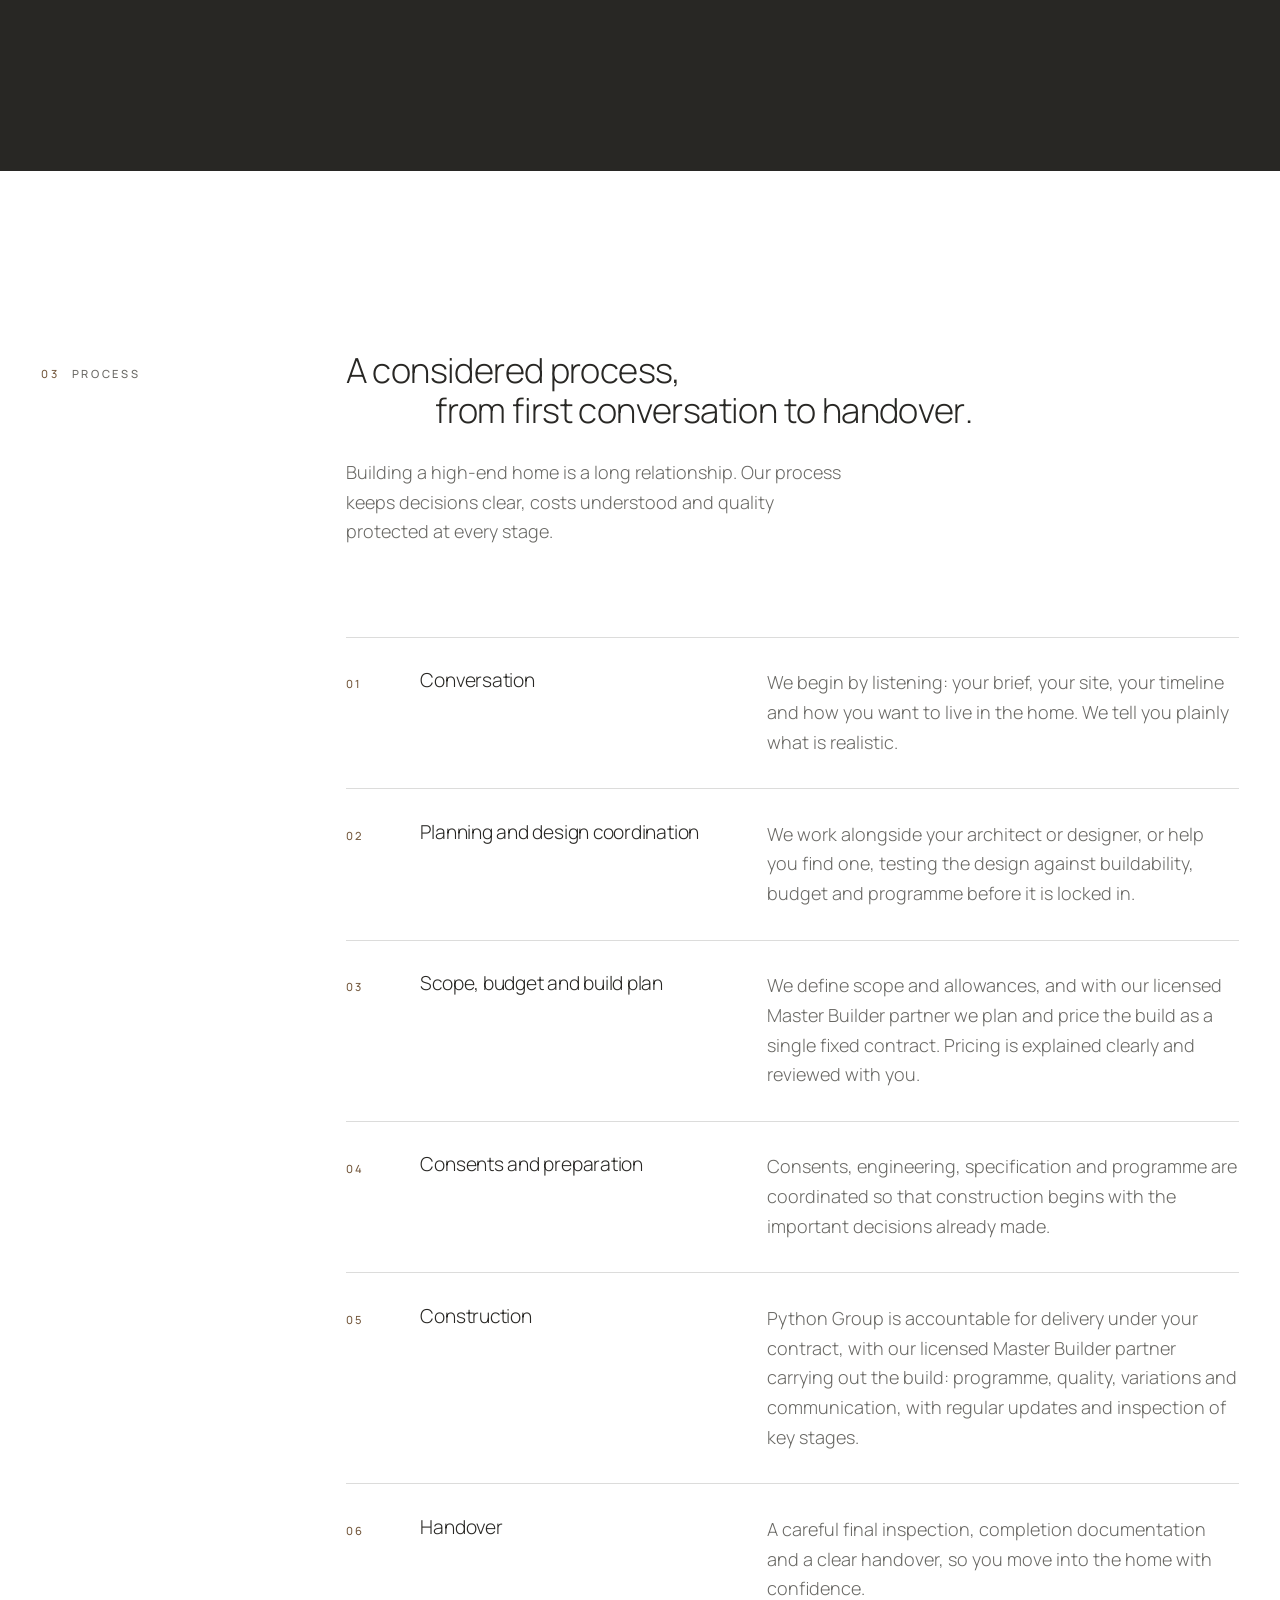
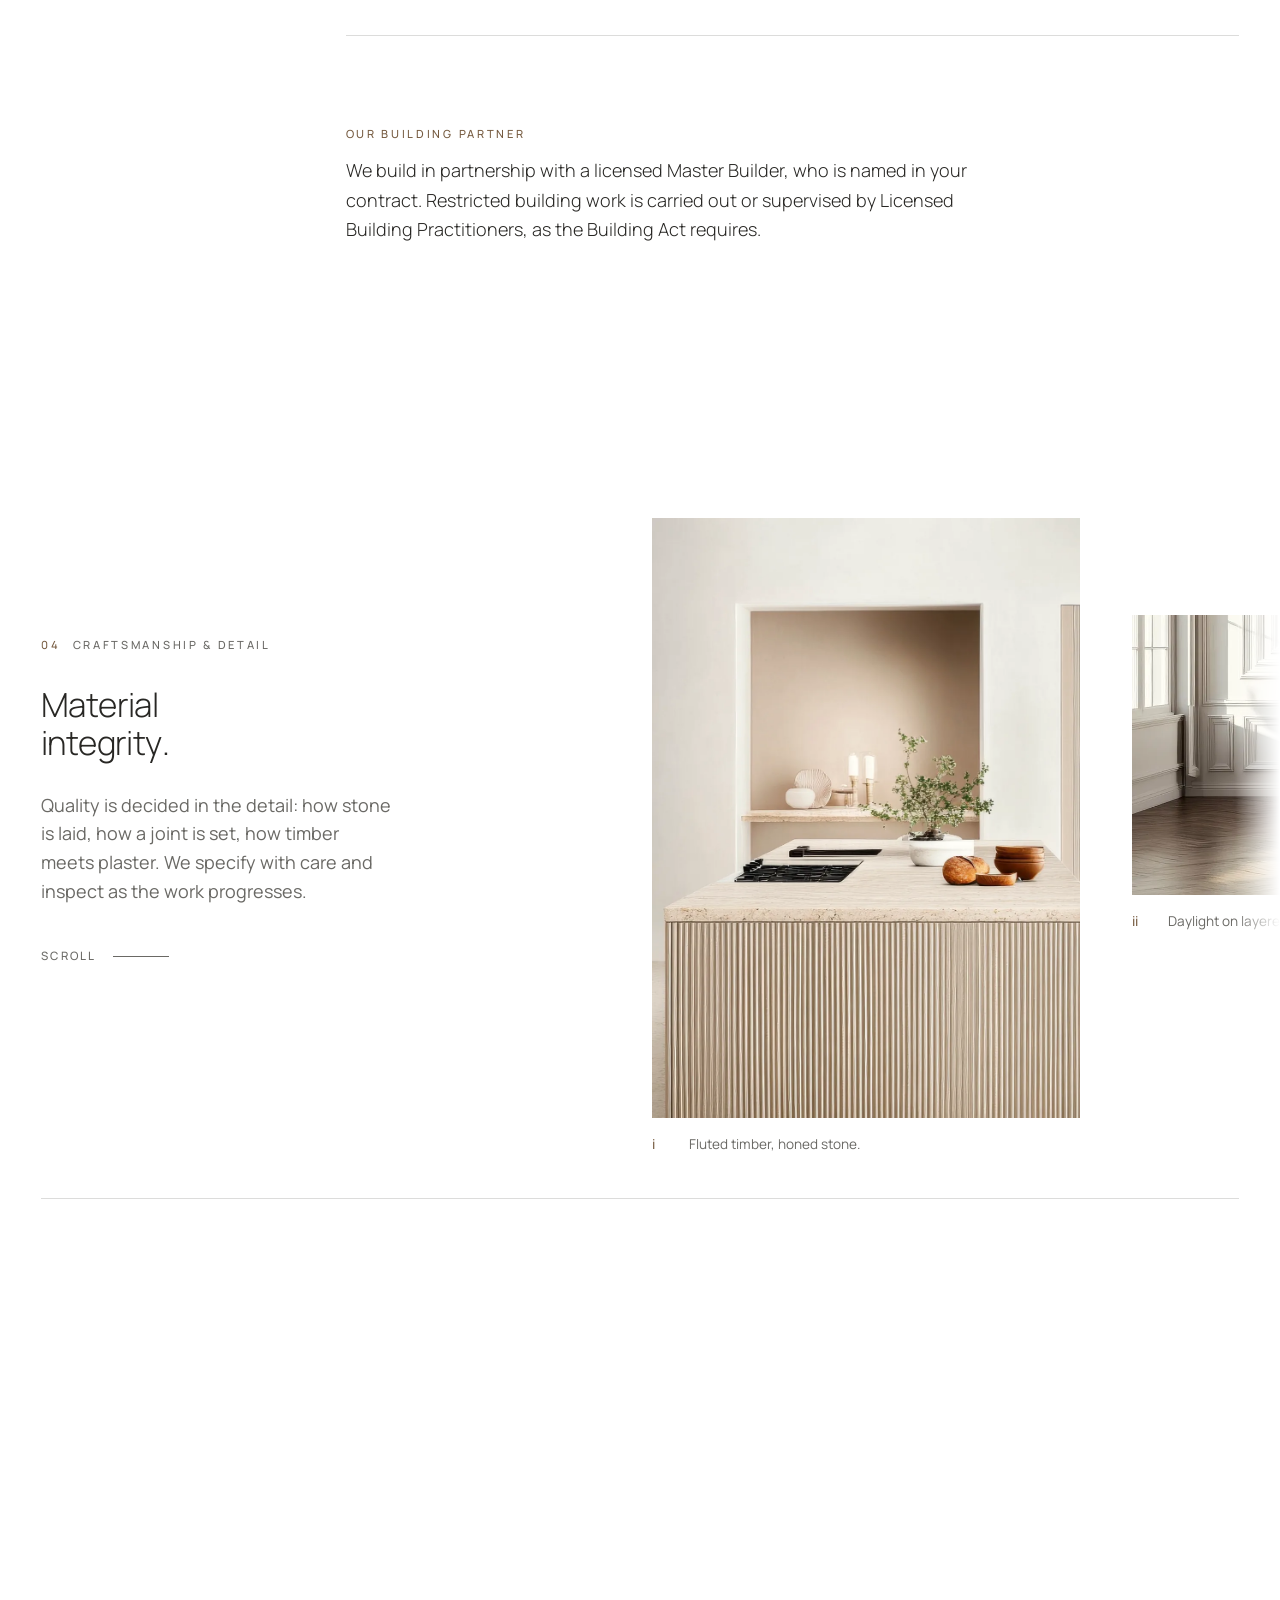
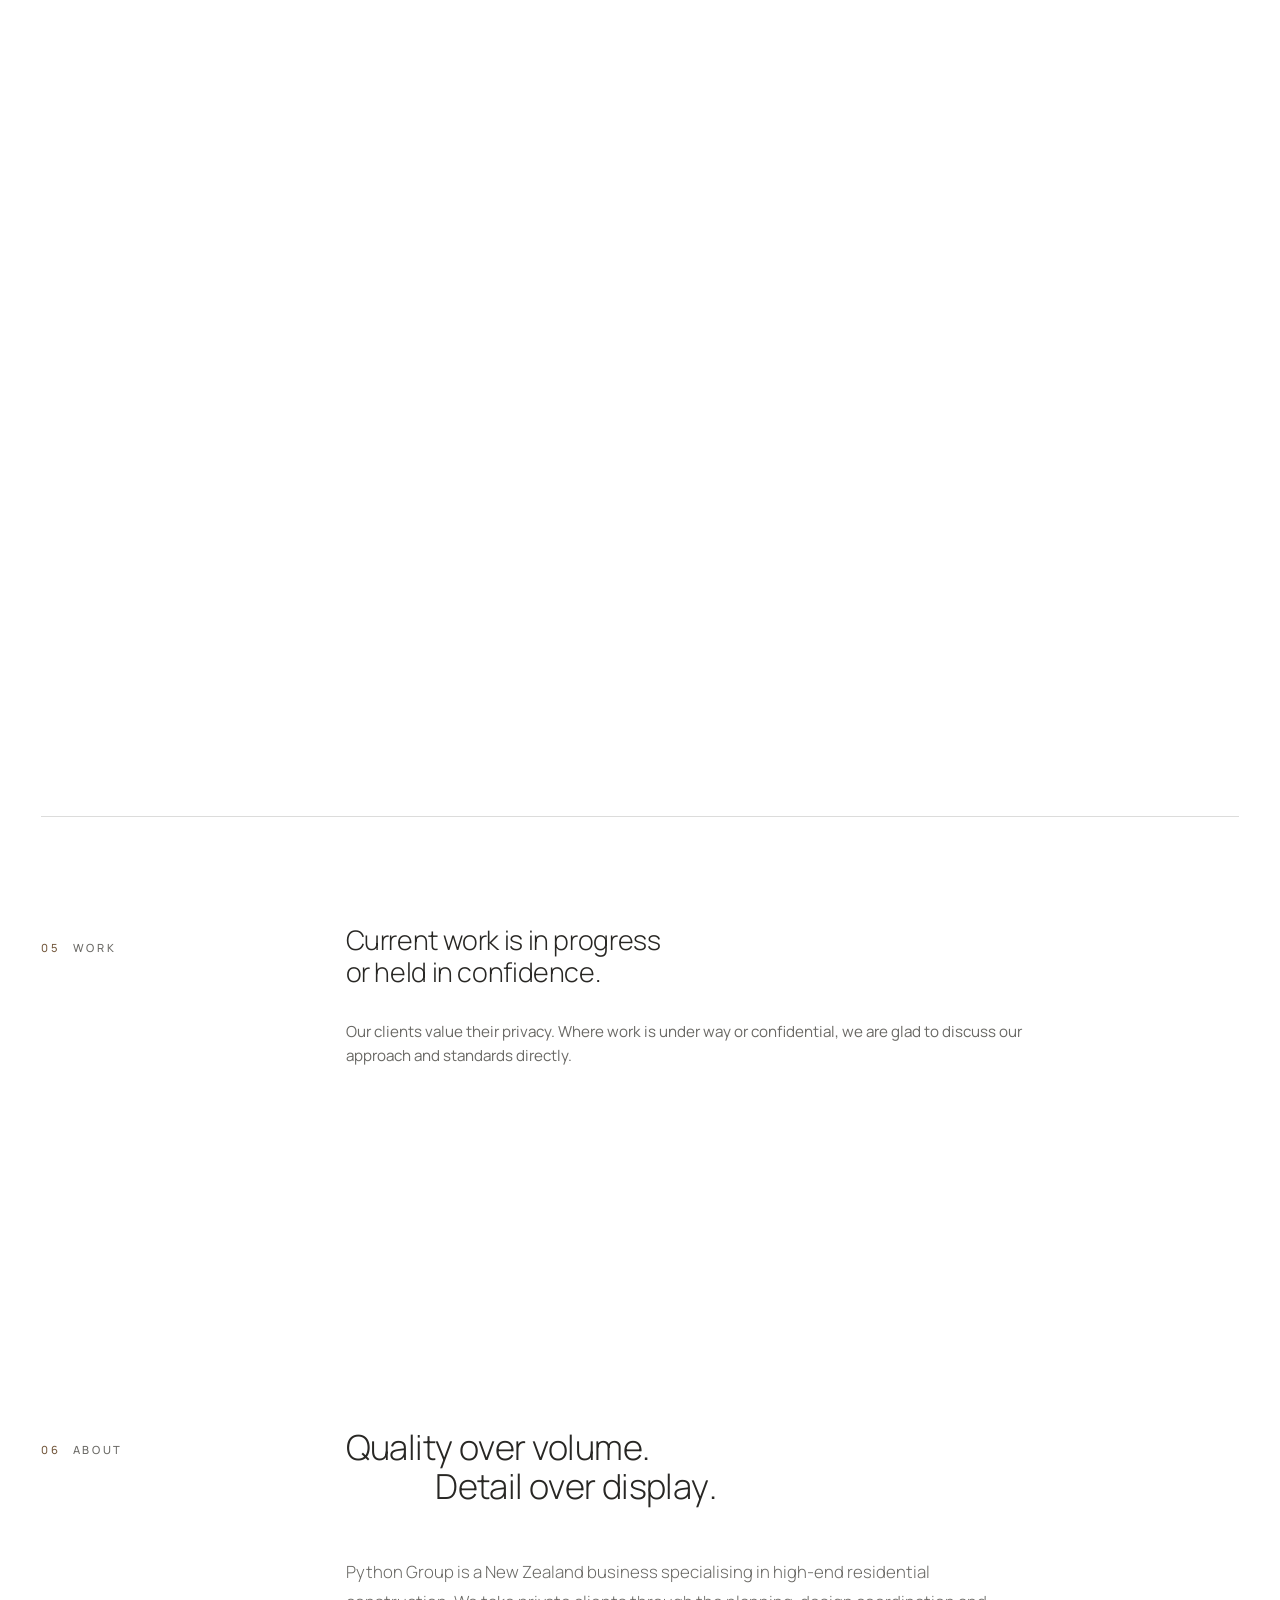
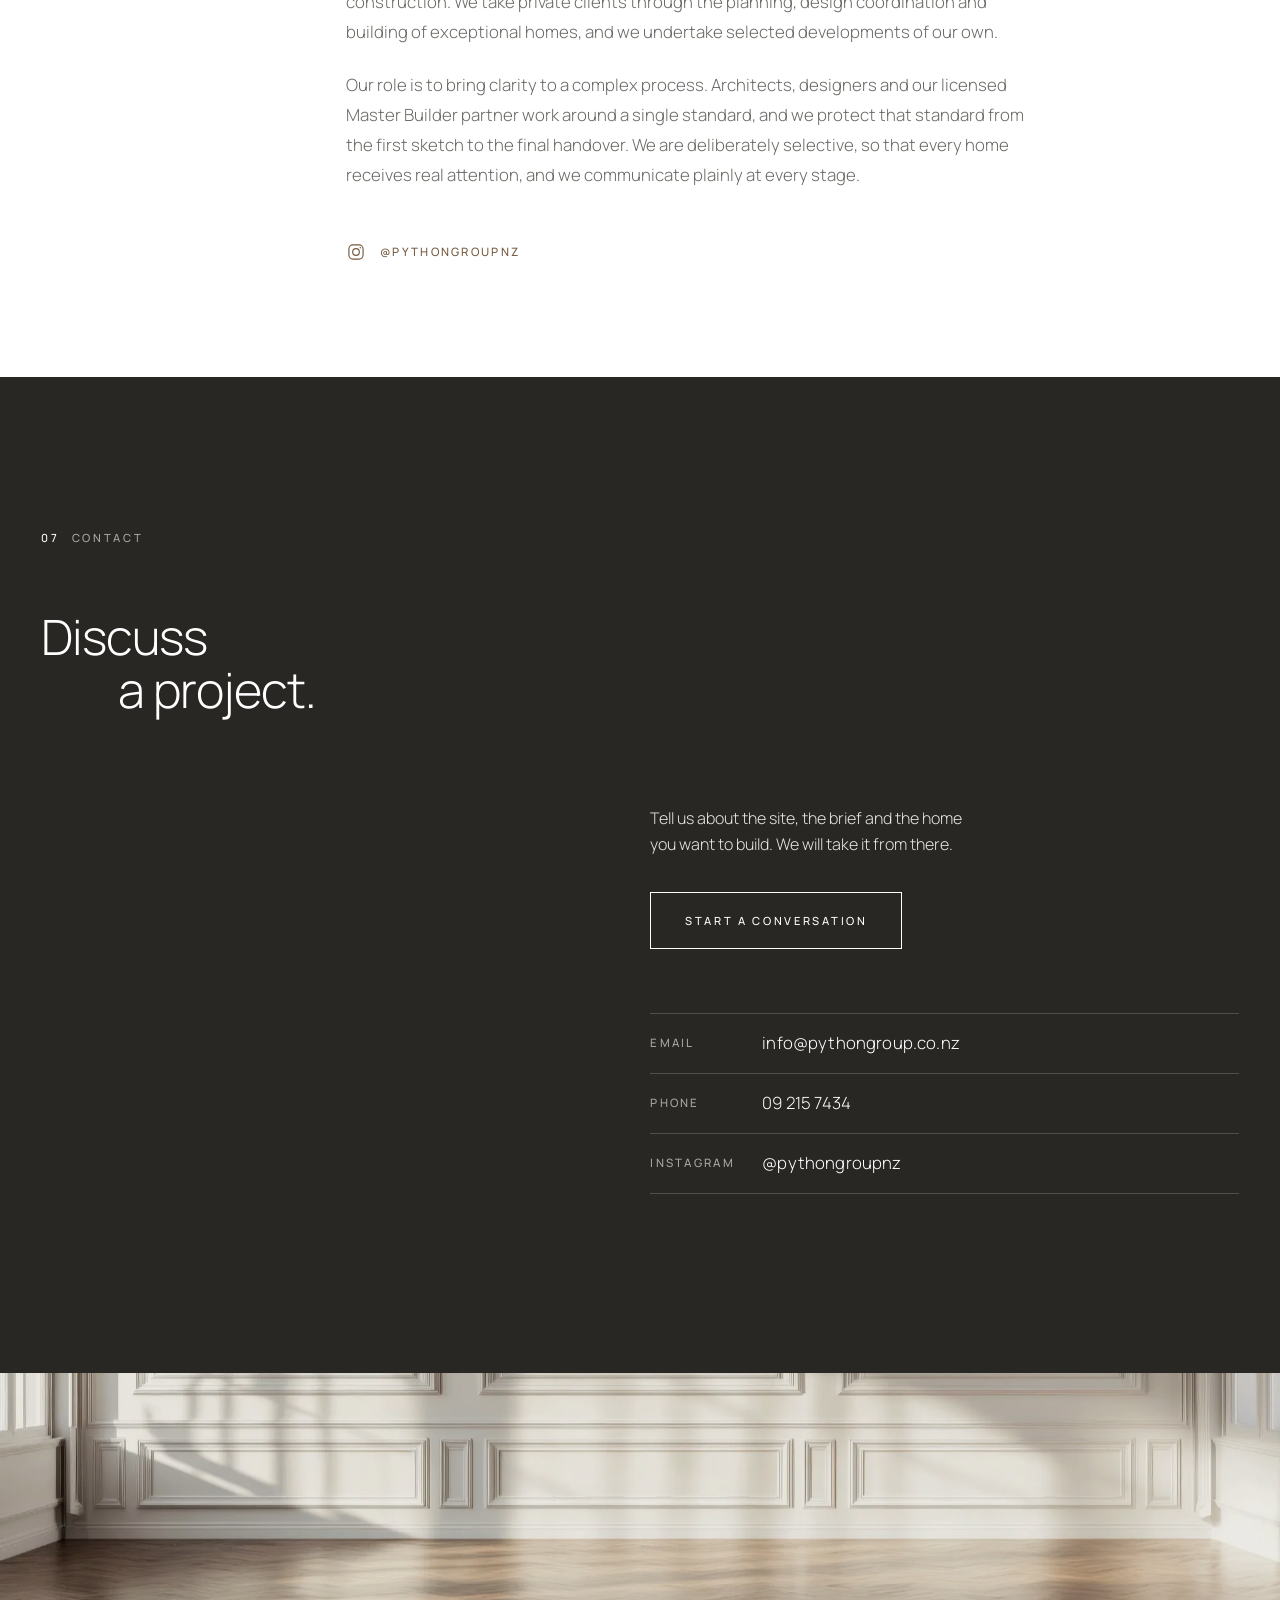
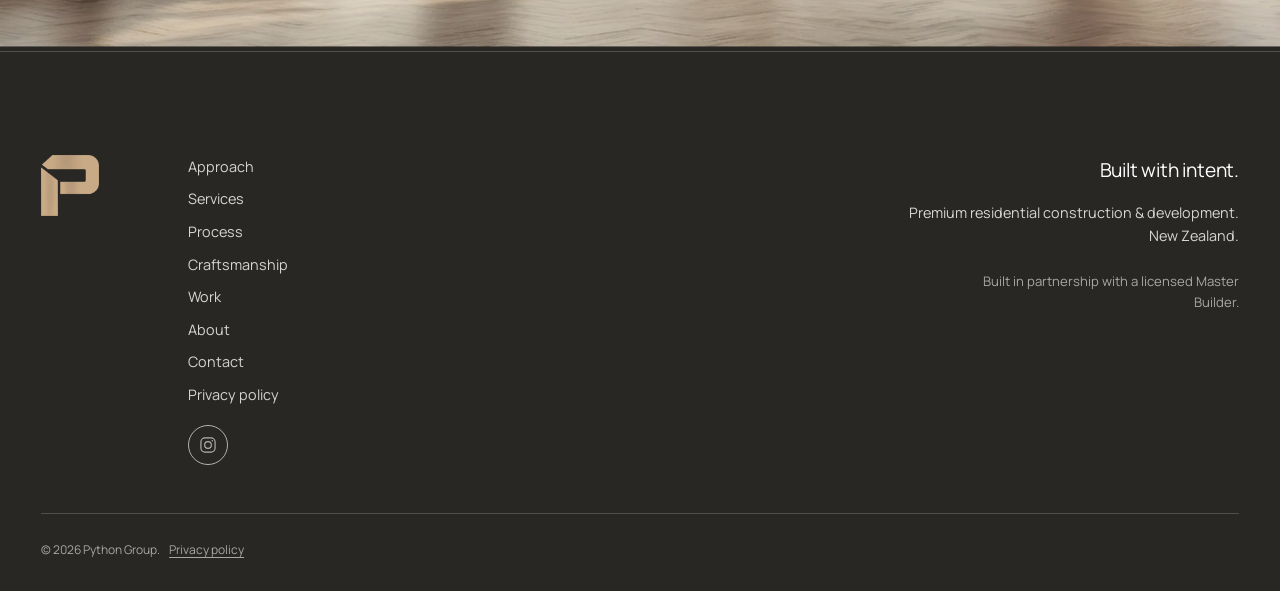
==== commit fd0c8759: "Add files via upload" ====
--- a/index.html
+++ b/index.html
@@ -4,7 +4,7 @@
   <meta charset="utf-8">
   <meta name="viewport" content="width=device-width, initial-scale=1, viewport-fit=cover">
   <title>Python Group — Construction &amp; Development | Built with intent.</title>
-  <meta name="description" content="Python Group guides high-end residential builds in New Zealand with a focus on quality and craftsmanship, led by its own licensed Master Builder, and undertakes selected developments of its own.">
+  <meta name="description" content="Python Group guides high-end residential builds in New Zealand with a focus on quality and craftsmanship, built in partnership with a licensed Master Builder, and undertakes selected developments of its own.">
   <meta name="robots" content="index, follow">
   <link rel="canonical" href="https://pythongroup.co.nz/">
   <meta name="theme-color" content="#ffffff">
@@ -142,9 +142,9 @@
     <section class="statement" id="approach" aria-labelledby="approach-label">
       <div class="wrap grid">
         <p class="label statement__label" id="approach-label"><span>01</span> Approach</p>
-        <p class="statement__text" data-words>We guide high-end homes from first idea to handover, bringing architectural thinking, considered materials and disciplined delivery together in a home built to last.</p>
+        <p class="statement__text" data-words>We take high-end homes from first idea to handover, bringing architectural thinking, considered materials and disciplined delivery together in a home built to last.</p>
         <div class="statement__foot" data-fade>
-          <p>Every build led by our own<br>licensed Master Builder.</p>
+          <p>Built in partnership with a<br>licensed Master Builder.</p>
           <a class="link-arrow" href="#services">Services</a>
         </div>
       </div>
@@ -229,7 +229,7 @@
             <div class="svc__text" data-fade>
               <p class="svc__n">01</p>
               <h3>Bespoke residential construction</h3>
-              <p>We guide the construction of high-end homes for private clients, from early planning through to the finished home. Every build is led by our Head of Construction, a licensed Master Builder, who oversees quality, programme and communication.</p>
+              <p>We design-coordinate and build high-end homes for private clients, from early planning through to the finished home, under a single contract. Every build is delivered in partnership with a licensed Master Builder, who is named in your contract.</p>
             </div>
           </article>
 
@@ -256,19 +256,19 @@
             <span class="ln"><span style="--i:0">A considered process,</span></span>
             <span class="ln ln--indent"><span style="--i:1">from first conversation to handover.</span></span>
           </h2>
-          <p class="process__lede" data-fade>Building a high-end home is a long relationship. Our consulting process keeps decisions clear, costs understood and quality protected at every stage.</p>
+          <p class="process__lede" data-fade>Building a high-end home is a long relationship. Our process keeps decisions clear, costs understood and quality protected at every stage.</p>
         </div>
         <ol class="process__list">
           <li class="step" data-fade><span class="step__n">01</span><h3>Conversation</h3><p>We begin by listening: your brief, your site, your timeline and how you want to live in the home. We tell you plainly what is realistic.</p></li>
           <li class="step" data-fade><span class="step__n">02</span><h3>Planning and design coordination</h3><p>We work alongside your architect or designer, or help you find one, testing the design against buildability, budget and programme before it is locked in.</p></li>
-          <li class="step" data-fade><span class="step__n">03</span><h3>Scope, budget and build plan</h3><p>We define scope and allowances, and our Head of Construction, a licensed Master Builder, plans and prices the build. Pricing is explained clearly and reviewed with you.</p></li>
+          <li class="step" data-fade><span class="step__n">03</span><h3>Scope, budget and build plan</h3><p>We define scope and allowances, and with our licensed Master Builder partner we plan and price the build as a single fixed contract. Pricing is explained clearly and reviewed with you.</p></li>
           <li class="step" data-fade><span class="step__n">04</span><h3>Consents and preparation</h3><p>Consents, engineering, specification and programme are coordinated so that construction begins with the important decisions already made.</p></li>
-          <li class="step" data-fade><span class="step__n">05</span><h3>Construction oversight</h3><p>Our Head of Construction leads the build on your behalf: programme, quality, variations and communication, with regular updates and inspection of key stages.</p></li>
+          <li class="step" data-fade><span class="step__n">05</span><h3>Construction</h3><p>Python Group is accountable for delivery under your contract, with our licensed Master Builder partner carrying out the build: programme, quality, variations and communication, with regular updates and inspection of key stages.</p></li>
           <li class="step" data-fade><span class="step__n">06</span><h3>Handover</h3><p>A careful final inspection, completion documentation and a clear handover, so you move into the home with confidence.</p></li>
         </ol>
-        <aside class="process__assure" data-fade aria-label="Our builder">
-          <p class="process__assure-t">Our builder</p>
-          <p>Our builder is our own Head of Construction, a licensed Master Builder, not a third party. Restricted building work is carried out or supervised by Licensed Building Practitioners, as the Building Act requires.</p>
+        <aside class="process__assure" data-fade aria-label="Our building partner">
+          <p class="process__assure-t">Our building partner</p>
+          <p>We build in partnership with a licensed Master Builder, who is named in your contract. Restricted building work is carried out or supervised by Licensed Building Practitioners, as the Building Act requires.</p>
         </aside>
       </div>
     </section>
@@ -336,8 +336,8 @@
             <span class="ln ln--indent"><span style="--i:1">Detail over display.</span></span>
           </h2>
           <div class="about__text" data-fade>
-            <p>Python Group is a New Zealand business specialising in high-end residential construction. We guide private clients through the planning, design coordination and building of exceptional homes, and we undertake selected developments of our own.</p>
-            <p>Our role is to bring clarity to a complex process. Architects, designers and our own Head of Construction, a licensed Master Builder, work around a single standard, and we protect that standard from the first sketch to the final handover. We are deliberately selective, so that every home receives real attention, and we communicate plainly at every stage.</p>
+            <p>Python Group is a New Zealand business specialising in high-end residential construction. We take private clients through the planning, design coordination and building of exceptional homes, and we undertake selected developments of our own.</p>
+            <p>Our role is to bring clarity to a complex process. Architects, designers and our licensed Master Builder partner work around a single standard, and we protect that standard from the first sketch to the final handover. We are deliberately selective, so that every home receives real attention, and we communicate plainly at every stage.</p>
           </div>
           <a class="about__ig" href="https://www.instagram.com/pythongroupnz" target="_blank" rel="noopener" data-fade aria-label="Python Group on Instagram, @pythongroupnz (opens in a new tab)"><svg viewBox="0 0 24 24" width="20" height="20" fill="none" stroke="currentColor" stroke-width="1.4" aria-hidden="true" focusable="false"><rect x="3.5" y="3.5" width="17" height="17" rx="4.8"/><circle cx="12" cy="12" r="4"/><circle cx="17.2" cy="6.8" r=".9" fill="currentColor" stroke="none"/></svg><span>@pythongroupnz</span></a>
         </div>
@@ -385,7 +385,7 @@
       <div class="site-footer__col site-footer__about">
         <p class="site-footer__tag">Built with intent.</p>
         <p>Premium residential construction &amp; development.<br>New Zealand.</p>
-        <p class="site-footer__lbp">Led by our own Head of Construction, a licensed Master Builder.</p>
+        <p class="site-footer__lbp">Built in partnership with a licensed Master Builder.</p>
       </div>
       <p class="site-footer__legal">© 2026 Python Group. <a href="/privacy">Privacy policy</a></p>
     </div>
